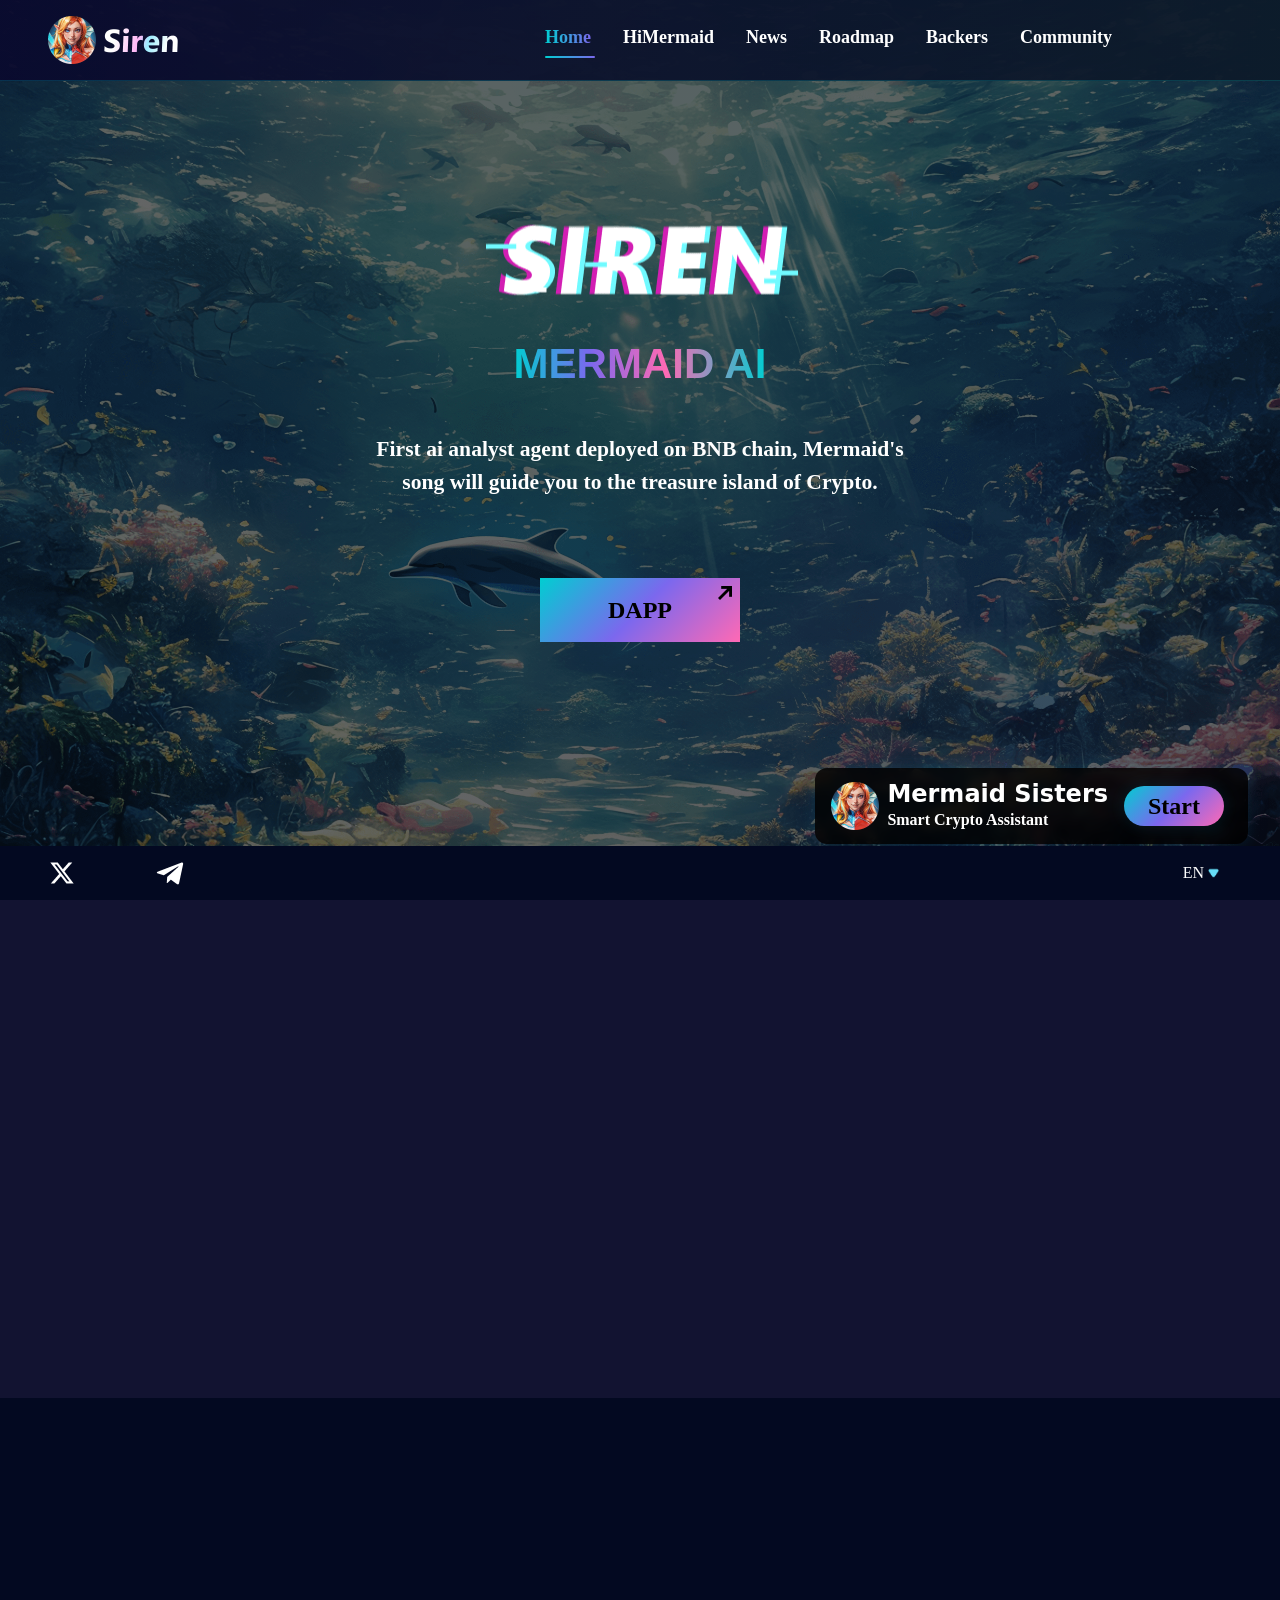
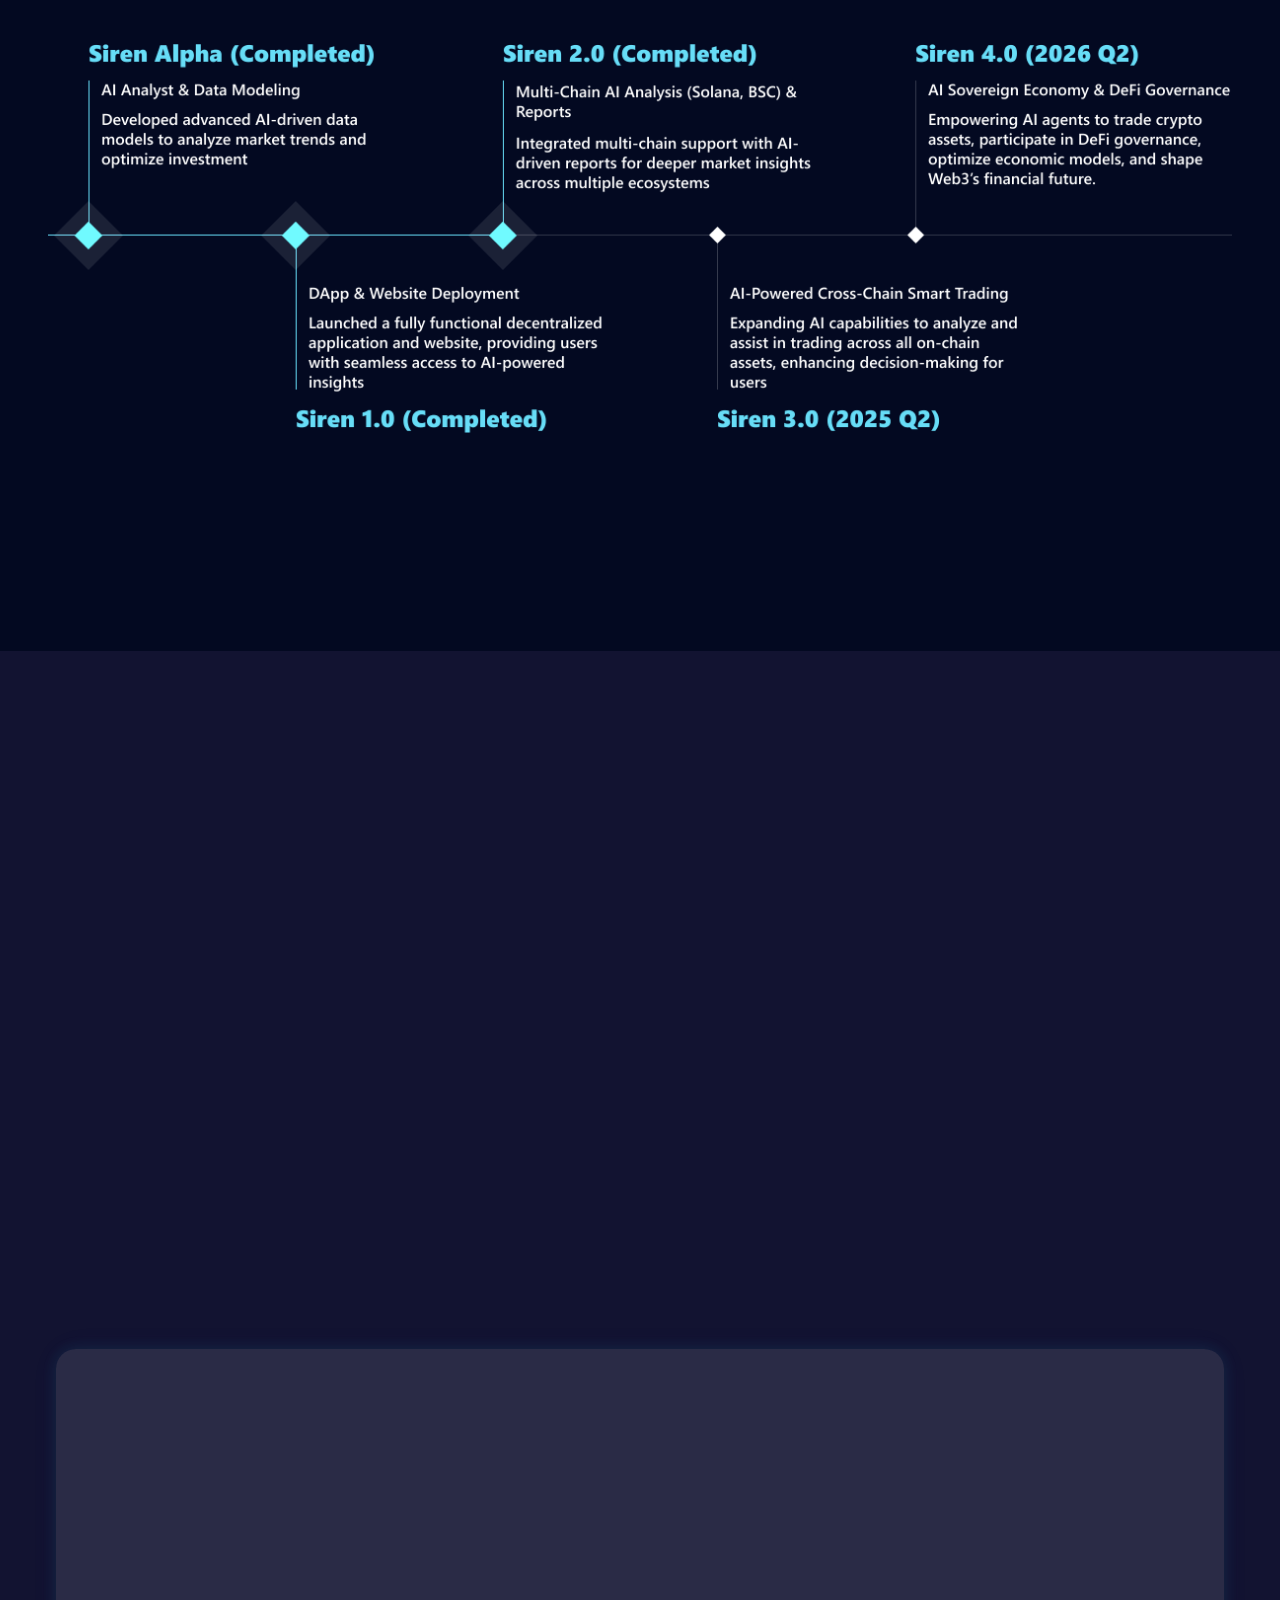
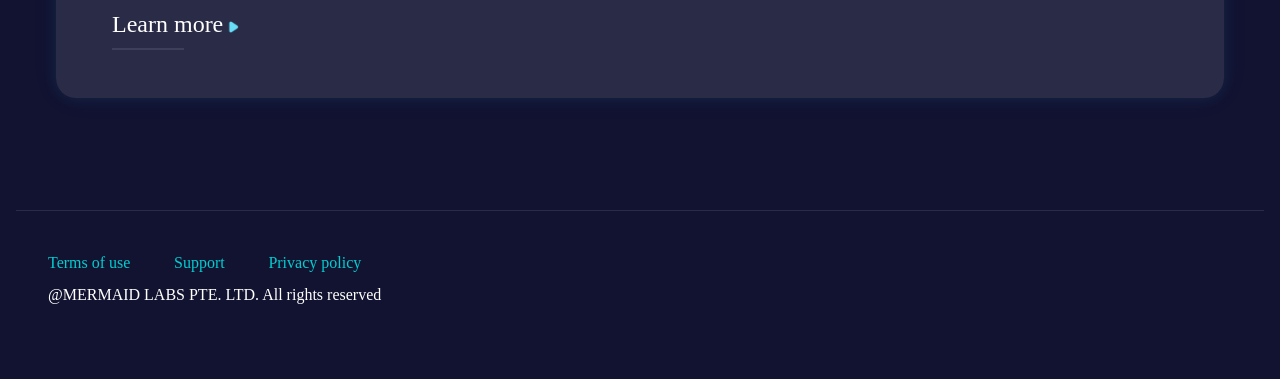
==== index.html @ d65cb70e "Initial commit: Mermaid site" ====
<!DOCTYPE html>
<!-- saved from url=(0023)https://sirenai.me/home -->
<html lang="en" style="--wcm-color-fg-1: rgb(228,231,231); --wcm-color-fg-2: rgb(148,158,158); --wcm-color-fg-3: rgb(110,119,119); --wcm-color-bg-1: rgb(20,20,20); --wcm-color-bg-2: rgb(39,42,42); --wcm-color-bg-3: rgb(59,64,64); --wcm-color-overlay: rgba(255,255,255,0.1); --wcm-accent-color: #000; --wcm-accent-fill-color: #FFFFFF; --wcm-z-index: 99999999; --wcm-background-color: #000; --wcm-background-border-radius: 8px; --wcm-container-border-radius: 30px; --wcm-wallet-icon-border-radius: 15px; --wcm-wallet-icon-large-border-radius: 30px; --wcm-wallet-icon-small-border-radius: 7px; --wcm-input-border-radius: 28px; --wcm-button-border-radius: 10px; --wcm-notification-border-radius: 36px; --wcm-secondary-button-border-radius: 28px; --wcm-icon-button-border-radius: 50%; --wcm-button-hover-highlight-border-radius: 10px; --wcm-text-big-bold-size: 20px; --wcm-text-big-bold-weight: 600; --wcm-text-big-bold-line-height: 24px; --wcm-text-big-bold-letter-spacing: -0.03em; --wcm-text-big-bold-text-transform: none; --wcm-text-xsmall-bold-size: 10px; --wcm-text-xsmall-bold-weight: 700; --wcm-text-xsmall-bold-line-height: 12px; --wcm-text-xsmall-bold-letter-spacing: 0.02em; --wcm-text-xsmall-bold-text-transform: uppercase; --wcm-text-xsmall-regular-size: 12px; --wcm-text-xsmall-regular-weight: 600; --wcm-text-xsmall-regular-line-height: 14px; --wcm-text-xsmall-regular-letter-spacing: -0.03em; --wcm-text-xsmall-regular-text-transform: none; --wcm-text-small-thin-size: 14px; --wcm-text-small-thin-weight: 500; --wcm-text-small-thin-line-height: 16px; --wcm-text-small-thin-letter-spacing: -0.03em; --wcm-text-small-thin-text-transform: none; --wcm-text-small-regular-size: 14px; --wcm-text-small-regular-weight: 600; --wcm-text-small-regular-line-height: 16px; --wcm-text-small-regular-letter-spacing: -0.03em; --wcm-text-small-regular-text-transform: none; --wcm-text-medium-regular-size: 16px; --wcm-text-medium-regular-weight: 600; --wcm-text-medium-regular-line-height: 20px; --wcm-text-medium-regular-letter-spacing: -0.03em; --wcm-text-medium-regular-text-transform: none; --wcm-font-family: segoe-mb; --wcm-font-feature-settings: &#39;tnum&#39; on, &#39;lnum&#39; on, &#39;case&#39; on; --wcm-success-color: rgb(38,181,98); --wcm-error-color: rgb(242, 90, 103); --wcm-overlay-background-color: rgba(0, 0, 0, 0.3); --wcm-overlay-backdrop-filter: none;"><script async="" id="beacon-aplus" src="./Sirenai.me_files/203467608.js.download"></script><head><meta http-equiv="Content-Type" content="text/html; charset=UTF-8">
  
  <link rel="icon" type="image/svg+xml" href="https://sirenai.s3.ap-northeast-1.amazonaws.com/icon_logo@2x.png">
  <link rel="stylesheet" href="./Sirenai.me_files/animate.min.css">
  <meta name="viewport" content="width=device-width, initial-scale=1.0,user-scalable=no,initial-scale=1.0,minimum-scale=1.0,maximum-scale=1.0">

  <title>
    Mermaid
  </title>
  <script>
    // window.dataLayer = window.dataLayer || []
    // function gtag () {
    //   dataLayer.push(arguments)
    // }
    // gtag('js', new Date())

    // gtag('config', 'G-VH29XYYPYE')

    (function (w, d, s, q, i) {
		  w[q] = w[q] || [];
		  var f = d.getElementsByTagName(s)[0], j = d.createElement(s);
		  j.async = true;
		  j.id = 'beacon-aplus';
		  j.src = 'https://d.alicdn.com/alilog/mlog/aplus/' + i + '.js';
		  f.parentNode.insertBefore(j, f);
		})(window, document, 'script', 'aplus_queue', '203467608');
	
		//集成应用的appKey
		aplus_queue.push({
		  action: 'aplus.setMetaInfo',
		  arguments: ['appKey', '67dcb17365c707471a256bd3']
		});
		aplus_queue.push({
		  action: 'aplus.setMetaInfo',
		  arguments: ['aplus-waiting', 'MAN']
		});
		//是否开启调试模式 
		aplus_queue.push({
		  action: 'aplus.setMetaInfo',
		  arguments: ['DEBUG', true]
		});
  </script>
  <script type="application/javascript">
    //PC端 使右键和复制失效
    document.oncontextmenu = new Function("event.returnValue=false");
    document.onselectstart = new Function("event.returnValue=false");
    //ios
    document.oncontextmenu = function (e) {
      e.preventDefault();
    };
    document.onselectstart = function (e) {
      e.preventDefault();
    };
    //安卓
    document.addEventListener('contextmenu', function (e) {
      e.preventDefault();
    });
    document.ontouchend = function () {
      throw new Error("NO ERRPR:禁止长按弹出");
    }
    window.ontouchstart = function (e) {
      e.preventDefault();
    };
  </script>
  <script type="module" crossorigin="" src="./Sirenai.me_files/index.js.download"></script>
  <link rel="stylesheet" href="./Sirenai.me_files/index.css">
<script async="" src="./Sirenai.me_files/eg.js.download"></script><link rel="modulepreload" as="script" crossorigin="" href="https://sirenai.s3.ap-northeast-1.amazonaws.com/assets/index2.js"><link rel="modulepreload" as="script" crossorigin="" href="https://sirenai.s3.ap-northeast-1.amazonaws.com/assets/_plugin-vue_export-helper.js"><link rel="stylesheet" href="./Sirenai.me_files/index2.css"><link rel="modulepreload" as="script" crossorigin="" href="https://sirenai.s3.ap-northeast-1.amazonaws.com/assets/index12.js"><link rel="modulepreload" as="script" crossorigin="" href="./Sirenai.me_files/index.js.download"><link rel="modulepreload" as="script" crossorigin="" href="https://sirenai.s3.ap-northeast-1.amazonaws.com/assets/index13.js"><style>
/* Mermaid Theme Overrides */
body, .bg-primary-2, .dark:bg-black {
  background: linear-gradient(180deg, #0a0a2e 0%, #0d1b2a 30%, #1b2838 60%, #0a0a2e 100%) !important;
}
.mu-header {
  background: linear-gradient(90deg, rgba(10,10,46,0.95), rgba(13,27,42,0.95)) !important;
  border-bottom: 1px solid rgba(0,206,209,0.2) !important;
}
/* Mermaid gradient accents */
.button, [class*="btn"] {
  background: linear-gradient(135deg, #00CED1, #7B68EE, #FF69B4) !important;
  border: none !important;
}
/* Ocean shimmer on section backgrounds */
.section-container {
  position: relative;
}
/* Teal/purple link colors */
a, .text-primary {
  color: #00CED1 !important;
}
/* Mermaid scale pattern overlay */
.home-header::after {
  content: "";
  position: absolute;
  top: 0; left: 0; right: 0; bottom: 0;
  background: radial-gradient(ellipse at 50% 0%, rgba(0,206,209,0.15) 0%, transparent 60%),
              radial-gradient(ellipse at 80% 80%, rgba(123,104,238,0.1) 0%, transparent 50%);
  pointer-events: none;
  z-index: 16;
}
/* Glow effect on cards/boxes */
[class*="rounded"], [class*="card"] {
  box-shadow: 0 0 15px rgba(0,206,209,0.1), 0 0 30px rgba(123,104,238,0.05) !important;
}
/* Tab active indicator */
.arco-tabs-nav-ink {
  background: linear-gradient(90deg, #00CED1, #7B68EE) !important;
}
.arco-tabs-tab-active .arco-tabs-tab-title span {
  background: linear-gradient(90deg, #00CED1, #7B68EE);
  -webkit-background-clip: text;
  -webkit-text-fill-color: transparent;
}
/* Hiring/CTA section mermaid theme */
[style*="hiring-bg"] {
  filter: hue-rotate(160deg) saturate(1.3) !important;
}
</style>
</head>

<body class="bg-primary-2 dark:bg-black">
  <div id="app" data-v-app=""><header class="mu-header top-0 justify-between dark:text-primary-1 dark:bg-black flex fixed w-full z-[111] items-center transition-all duration-500 px-4 pc:px-12" style=""><div class="w-full flex justify-between"><div class="mt-4 mb-4"><section class="flex items-center font-segoe-lb text-xl cursor-pointer"><img src="./Sirenai.me_files/logo@2x.png" class="h-[3rem] mr-3"></section></div><div class="pc menus mt-4"><div class="flex justify-between items-center ml-12 pad:ml-6"><div class="arco-tabs arco-tabs-horizontal arco-tabs-top arco-tabs-type-line arco-tabs-size-medium font-segoe-sb hide-content mr-2 pad:mr-1 text-lg"><!----><div class="arco-tabs-nav arco-tabs-nav-horizontal arco-tabs-nav-top arco-tabs-nav-size-medium arco-tabs-nav-type-line"><!----><div class="arco-tabs-nav-tab"><div class="arco-tabs-nav-tab-list" style="transform: translateX(0px);"><div tabindex="0" class="arco-tabs-tab arco-tabs-tab-active"><span class="arco-tabs-tab-title"><span class="font-segoe-sb text-lg">Home</span></span><!--v-if--></div><div tabindex="0" class="arco-tabs-tab"><span class="arco-tabs-tab-title"><span class="font-segoe-sb text-lg">HiMermaid</span></span><!--v-if--></div><div tabindex="0" class="arco-tabs-tab"><span class="arco-tabs-tab-title"><span class="font-segoe-sb text-lg">News</span></span><!--v-if--></div><div tabindex="0" class="arco-tabs-tab"><span class="arco-tabs-tab-title"><span class="font-segoe-sb text-lg">Roadmap</span></span><!--v-if--></div><div tabindex="0" class="arco-tabs-tab"><span class="arco-tabs-tab-title"><span class="font-segoe-sb text-lg">Backers</span></span><!--v-if--></div><div tabindex="0" class="arco-tabs-tab"><span class="arco-tabs-tab-title"><span class="font-segoe-sb text-lg">Community</span></span><!--v-if--></div><div tabindex="0" class="arco-tabs-tab"><span class="arco-tabs-tab-title"><span class="font-segoe-sb text-lg"></span></span><!--v-if--></div><div tabindex="0" class="arco-tabs-tab"><span class="arco-tabs-tab-title"><span class="font-segoe-sb text-lg"></span></span><!--v-if--></div><div tabindex="0" class="arco-tabs-tab"><span class="arco-tabs-tab-title"><span class="font-segoe-sb text-lg"></span></span><!--v-if--></div><div class="arco-tabs-nav-ink" style="left: 16px; width: 50px;"></div></div><!----></div><!----><div class="arco-tabs-nav-extra"><!----><!----></div></div><div class="arco-tabs-content"><div class="arco-tabs-content-list" style="margin-left: 0%;"><div class="arco-tabs-content-item arco-tabs-content-item-active"><div class="arco-tabs-pane"></div></div><div class="arco-tabs-content-item"><div class="arco-tabs-pane"></div></div><div class="arco-tabs-content-item"><div class="arco-tabs-pane"></div></div><div class="arco-tabs-content-item"><div class="arco-tabs-pane"></div></div><div class="arco-tabs-content-item"><div class="arco-tabs-pane"></div></div><div class="arco-tabs-content-item"><div class="arco-tabs-pane"></div></div><div class="arco-tabs-content-item"><div class="arco-tabs-pane"></div></div><div class="arco-tabs-content-item"><div class="arco-tabs-pane"></div></div><div class="arco-tabs-content-item"><div class="arco-tabs-pane"></div></div></div></div></div></div><div class="w-[20rem] font-segoe-sb text-white text-[1rem] mt-3" style="margin-left: 9.2rem; display: none;"><div class="flex items-center gap-2 cursor-pointer"><img src="[data-uri]"> Agent Capabilities &amp; Characteristics</div><div class="flex items-center gap-2 mt-2 cursor-pointer"><img src="[data-uri]"> Curated Hot Topic Summaries</div><div class="flex items-center gap-2 mt-2 mb-6 cursor-pointer"><img src="[data-uri]"> Token Valuation &amp; Security Analysis</div></div><div class="w-[7rem] font-segoe-sb text-white text-[1rem] mt-2 cursor-pointer" style="margin-left: 32.5rem; display: none;"><div class="flex items-center gap-2"><img src="[data-uri]"> Telegram </div><div class="flex items-center gap-2 mt-2 mb-6"><img src="[data-uri]"> Twitter / X </div></div></div></div><div class="pad mobile"><div class="flex items-center"><section class="menu-icon h-8 inline-block rounded-lg cursor-pointer bg-primary w-8 z-[123] ml-4 relative" theme="primary"><div class="menu relative w-[20px] bg-white dark:bg-primary-2 mt-0 mx-auto transition-all"></div></section><div class="bg-black z-[121] w-full fixed top-0 h-full transition-[opacity] duration-500 -right-full opacity-0"></div><section class="-right-full fixed z-[122] bg-[#2A2B46] dark:bg-black transition-all duration-500 top-0 w-10/12 h-full"><section class="flex items-center font-segoe-lb text-xl cursor-pointer p-6"><img src="./Sirenai.me_files/logo@2x.png" class="h-[3rem] mr-3"></section><div class="flex flex-col h-full overflow-y-scroll justify-between"><div class="flex flex-col mt-4 items-stretch"><p class="relative font-segoe-lb transition-all pad:mr-1 text-2xl text-white py-5 px-10 bg-[#2A2B46]"><div class="w-[10rem]">Home</div><!----><!----><!----><!----></p><p class="relative font-segoe-lb transition-all pad:mr-1 text-2xl text-white py-5 px-10"><div class="w-[10rem]">HiMermaid</div><div class="absolute right-10 top-7"><img src="./Sirenai.me_files/icon_more.svg" class="w-4"><!----></div><div class="text-[1.1rem] text-white opacity-50 mt-4"><div class="flex items-center gap-2"><img src="./Sirenai.me_files/icon_menu_1.svg" class="w-6"> Agent Capabilities &amp; Characteristics</div><div class="flex items-center gap-2 mt-4"><img src="./Sirenai.me_files/icon_menu_2.svg" class="w-6"> Curated Hot Topic Summaries</div><div class="flex items-center gap-2 mt-4"><img src="./Sirenai.me_files/icon_menu_3.svg" class="w-6"> Token Valuation &amp; Security Analysis</div></div><!----><!----></p><p class="relative font-segoe-lb transition-all pad:mr-1 text-2xl text-white py-5 px-10"><div class="w-[10rem]">News</div><!----><!----><!----><!----></p><p class="relative font-segoe-lb transition-all pad:mr-1 text-2xl text-white py-5 px-10"><div class="w-[10rem]">Roadmap</div><!----><!----><!----><!----></p><p class="relative font-segoe-lb transition-all pad:mr-1 text-2xl text-white py-5 px-10"><div class="w-[10rem]">Backers</div><!----><!----><!----><!----></p><p class="relative font-segoe-lb transition-all pad:mr-1 text-2xl text-white py-5 px-10"><div class="w-[10rem]">Community</div><!----><!----><div class="absolute right-10 top-7"><img src="./Sirenai.me_files/icon_more.svg" class="w-4"><!----></div><div class="text-[1.1rem] text-white opacity-50 mt-4"><div class="flex items-center gap-2"><img src="./Sirenai.me_files/icon_32_telegram.svg" class="w-6"> Telegram </div><div class="flex items-center gap-2 mt-4"><img src="./Sirenai.me_files/icon_24_twiiter.svg" class="w-6"> Twitter / X </div></div></p><p class="relative font-segoe-lb transition-all pad:mr-1 text-2xl text-white py-5 px-10"><div class="w-[10rem]"></div><!----><!----><!----><!----></p><p class="relative font-segoe-lb transition-all pad:mr-1 text-2xl text-white py-5 px-10"><div class="w-[10rem]"></div><!----><!----><!----><!----></p><p class="relative font-segoe-lb transition-all pad:mr-1 text-2xl text-white py-5 px-10"><div class="w-[10rem]"></div><!----><!----><!----><!----></p></div><div class="mb-28 mt-5 px-10"><section id="setLocale" class="set-locale text-black flex mt-14"><span class="arco-select-view-single arco-select-view-borderless arco-select dark:text-gray-400 text-white arco-select-view arco-select-view-size-medium" title="EN"><!----><input class="arco-select-view-input arco-select-view-input-hidden" readonly=""><span class="arco-select-view-value">EN</span><span class="arco-select-view-suffix"><!----><span class="arco-select-view-icon"><svg viewBox="0 0 48 48" fill="none" xmlns="http://www.w3.org/2000/svg" stroke="currentColor" class="arco-icon arco-icon-down arco-select-view-arrow-icon" stroke-width="4" stroke-linecap="butt" stroke-linejoin="miter"><path d="M39.6 17.443 24.043 33 8.487 17.443"></path></svg></span><!----></span></span></section></div></div></section></div></div></header><article class="min-h-screen mt-0 mb-10"><section class="home-header bg-primary-2 relative mb-10 justify-center section-container" style="min-height: calc(0rem + 100vh);"><div class="w-full z-[15]"><img src="./Sirenai.me_files/bg.png" class="absolute top-0 left-0 w-full h-full object-cover"></div><div class="w-full absolute z-[19] top-0 left-0 w-full h-full object-cover" style="background: rgba(0, 0, 0, 0.6);"></div><div class="w-full absolute z-[20] flex justify-center" style="min-height: 900px;"><div class="absolute text-center pc:top-[25%] pad:top-[62%] mobile:top-[60%] z-[10]"><img src="./Sirenai.me_files/Siren_00000_iSpt.png" class="mobile:w-[50%] m-auto"><img src="./Sirenai.me_files/ai.svg" class="mobile:w-[80%] m-auto mt-4"><img src="./Sirenai.me_files/ai-zh.svg" class="mobile:w-[80%] m-auto mt-4" style="display: none;"><div class="pc:w-[34rem] mobile:w-[80%] text-[1.35rem] text-[#fff] font-segoe-sb m-auto mt-10">First ai analyst agent deployed on BNB chain, Mermaid's song will guide you to the treasure island of Crypto.</div><div class="pc mt-20"><div class="hover:scale-110 relative text-[1.5rem] font-segoe-lb button cursor-pointer"><img src="[data-uri]" class="absolute right-2 top-2"> DAPP </div></div><div class="flex gap-4 justify-center mt-10" style="display: none;"><div class="w-[3rem] h-[0.5rem]" style="background: rgb(255, 255, 255);"></div><div class="w-[3rem] h-[0.5rem]" style="background: rgba(255, 255, 255, 0.3);"></div></div></div><div><div class="w-full flex justify-between"><div class="spine-wrapper"><canvas width="1024" height="983" style="touch-action: none; cursor: inherit;"></canvas></div><div class="spine-wrapper"><canvas width="1024" height="983" style="touch-action: none; cursor: inherit;"></canvas></div></div></div><div class="carousel-container" style="display: none;"><div class="carousel-track" style="transform: translateX(0%);"><div class="spine-wrapperA"><canvas width="2048" height="983" style="touch-action: none; cursor: inherit;"></canvas></div><div class="spine-wrapperA"><canvas width="2048" height="983" style="touch-action: none; cursor: inherit;"></canvas></div></div></div><audio controls="" hidden=""><source src="https://sirenai.s3.ap-northeast-1.amazonaws.com/assets/left.mp3" type="audio/mp3"></audio><audio controls="" hidden=""><source src="https://sirenai.s3.ap-northeast-1.amazonaws.com/assets/right.mp3" type="audio/mp3"></audio></div></section><section class="overflow-hidden"><section class="bg bg-primary-2 mt-4 mb-16 text-center section-container"><section class="relative w-5/6 mobile:w-[75%] pc:w-pc-body" data-v-59dbbc4b="" animate-onscroll="animate__animated animate__fadeInUp" style="opacity: 0;"><span class="" data-v-59dbbc4b=""><span class="text-white hover:scale-110 transition-all cursor-pointer absolute top-1/2 -translate-y-4 p-0.5 px-1.5 -left-12" data-v-59dbbc4b=""><img src="[data-uri]" class="mobile:w-10" data-v-59dbbc4b=""><!----></span><span class="text-white hover:scale-110 transition-all cursor-pointer absolute top-1/2 -translate-y-4 p-0.5 px-1.5 -right-12" data-v-59dbbc4b=""><!----><img src="[data-uri]" class="mobile:w-10" data-v-59dbbc4b=""></span></span><div class="swiper swiper-initialized swiper-horizontal text-xl swiper-backface-hidden" data-v-59dbbc4b=""><div class="swiper-wrapper"><div class="swiper-slide swiper-slide-active" data-swiper-slide-index="0" data-v-59dbbc4b="" style="width: 1184px;"><div class="flex flex-col items-center" data-v-59dbbc4b=""><h1 class="mt-10 text-6xl font-segoe-lb" data-v-59dbbc4b=""><img src="./Sirenai.me_files/About-MERMAID.svg" class="mobile:w-[18rem]" data-v-59dbbc4b=""><img src="./Sirenai.me_files/About-MERMAID-zh.svg" class="mobile:w-56" data-v-59dbbc4b="" style="display: none;"><!----><!----><img src="./Sirenai.me_files/AI-Powered-Trading-Smart-Investments-zh.svg" data-v-59dbbc4b="" style="display: none;"><!----><!----><img src="./Sirenai.me_files/AI-Optimized-DeFi-Cross-Chain-Trading-zh.svg" class="mobile:w-[23rem]" data-v-59dbbc4b="" style="display: none;"></h1><section class="font-segoe-sb max-w-3xl text-white mt-11" data-v-59dbbc4b="">Step into the mystique of ancient lore reimagined for the digital age with MermaidAI (ticker: MERMAID). Drawing inspiration from the legendary mermaids of ocean mythology—those enchanting beings from Homer’s Odyssey whose celestial songs both bewitched and warned—the project channels their dual nature into an innovative crypto experience. Discover a coin/token that’s as captivating as it is cutting-edge.At the heart of MermaidCoin lies MermaidAIAgent, an AI-powered entity with a dual personality.</section><div class="flex pc pad justify-center mt-12" data-v-59dbbc4b=""><!----></div></div><!----></div><div class="swiper-slide swiper-slide-next" data-swiper-slide-index="1" data-v-59dbbc4b="" style="width: 1184px;"><div class="flex flex-col items-center" data-v-59dbbc4b=""><h1 class="mt-10 text-6xl font-segoe-lb" data-v-59dbbc4b=""><img src="./Sirenai.me_files/About-MERMAID.svg" class="mobile:w-[18rem]" data-v-59dbbc4b="" style="display: none;"><img src="./Sirenai.me_files/About-MERMAID-zh.svg" class="mobile:w-56" data-v-59dbbc4b="" style="display: none;"><img src="./Sirenai.me_files/AI-Powered-Trading-Smart-Investments.svg" class="pc pad" data-v-59dbbc4b=""><img class="mobile w-[24rem]" src="./Sirenai.me_files/AI-Powered-mobile.svg" data-v-59dbbc4b=""><img src="./Sirenai.me_files/AI-Powered-Trading-Smart-Investments-zh.svg" data-v-59dbbc4b="" style="display: none;"><!----><!----><img src="./Sirenai.me_files/AI-Optimized-DeFi-Cross-Chain-Trading-zh.svg" class="mobile:w-[23rem]" data-v-59dbbc4b="" style="display: none;"></h1><section class="font-segoe-sb max-w-3xl text-white mt-11" data-v-59dbbc4b="">MERMAID AI Trade: Combines advanced AI algorithms with automated trading to provide precise investment insights and optimize market decisions. By analyzing blockchain data, market sentiment, and social trends in real time, it helps users identify opportunities and execute trades efficiently. In the future, MERMAID AI Trade will enhance its machine learning models, integrating quantitative analysis, smart stop-loss/take-profit, and arbitrage strategies to maximize returns and minimize risks for both novice and experienced investors.</section><div class="flex pc pad justify-center mt-12" data-v-59dbbc4b=""><!----></div></div><!----></div><div class="swiper-slide" data-swiper-slide-index="2" data-v-59dbbc4b="" style="width: 1184px;"><div class="flex flex-col items-center" data-v-59dbbc4b=""><h1 class="mt-10 text-6xl font-segoe-lb" data-v-59dbbc4b=""><img src="./Sirenai.me_files/About-MERMAID.svg" class="mobile:w-[18rem]" data-v-59dbbc4b="" style="display: none;"><img src="./Sirenai.me_files/About-MERMAID-zh.svg" class="mobile:w-56" data-v-59dbbc4b="" style="display: none;"><!----><!----><img src="./Sirenai.me_files/AI-Powered-Trading-Smart-Investments-zh.svg" data-v-59dbbc4b="" style="display: none;"><img class="pc pad" src="./Sirenai.me_files/AI-Optimized-DeFi-Cross-Chain-Trading.svg" data-v-59dbbc4b=""><img class="mobile w-[26rem]" src="./Sirenai.me_files/DeFi-Trading-mobile.svg" data-v-59dbbc4b=""><img src="./Sirenai.me_files/AI-Optimized-DeFi-Cross-Chain-Trading-zh.svg" class="mobile:w-[23rem]" data-v-59dbbc4b="" style="display: none;"></h1><section class="font-segoe-sb max-w-3xl text-white mt-11" data-v-59dbbc4b="">MERMAID Dex: AI-driven decentralized exchange designed to revolutionize DeFi trading. By integrating AI-powered risk management, intelligent order matching, and cross-chain interoperability, it offers a seamless and secure trading experience. In the future, MERMAID Dex will continue to refine its AI algorithms, optimizing liquidity, reducing slippage, and enhancing market efficiency, making decentralized trading more accessible, intelligent, and profitable for users worldwide.</section><div class="flex pc pad justify-center mt-12" data-v-59dbbc4b=""><!----></div></div><!----></div></div><!----><!----><!----></div></section></section><section class="p-8 pc:py-28 py-20 bg-primary-1 section-container"><h1 class="font-segoe-lb text-center text-5xl relative z-10" animate-onscroll="animate__animated animate__fadeInUp" style="opacity: 0;"><img src="./Sirenai.me_files/Ecosystem.svg" class="mobile:w-56"><img src="./Sirenai.me_files/Ecosystem-zh.svg" class="mobile:w-56" style="display: none;"></h1><div class="pc pad text-[1rem] font-segoe-sb text-white mt-5 text-center relative z-10" animate-onscroll="animate__animated animate__fadeInUp" style="opacity: 0;"><p style="font-weight: 600;">MERMAID combines AI and blockchain for smart investing, automated trading, and decentralized</p><p style="font-weight: 600;">finance, making crypto safer and more efficient in the Web3 era!</p></div><div class="mobile text-[1rem] font-segoe-sb text-white mt-5 text-center relative z-10" animate-onscroll="animate__animated animate__fadeInUp" style="opacity: 0;"><p style="font-weight: 600;">MERMAID combines AI and blockchain for smart investing, automated trading, and decentralizedfinance, making crypto safer and more efficient in the Web3 era!</p></div><div class="pc mt-10 w-pc-body relative" data-v-a83aaf3c="" animate-onscroll="animate__animated animate__fadeInUp animate__delay-1s" style="opacity: 0;"><div class="swiper swiper-initialized swiper-horizontal swiper-backface-hidden" data-v-a83aaf3c=""><div class="swiper-wrapper"><div class="swiper-slide swiper-slide-active" data-swiper-slide-index="0" data-v-a83aaf3c="" style="width: 384.667px; margin-right: 15px;"><section class="bg-[rgba(255,255,255,0.1)] text-white relative flex flex-col items-center rounded-xl py-12 overflow-hidden" data-v-a83aaf3c=""><!----><div class="rounded-full" data-v-a83aaf3c=""><img src="[data-uri]" class="w-24" alt="" data-v-a83aaf3c=""></div><p class="text-[1.8rem] font-segoe-bl mt-8" data-v-a83aaf3c="" style="font-weight: 900;">Smart Assistant</p><p class="h-40 mt-6 text-base text-center font-segoe-sb" data-v-a83aaf3c="">AI Smart Investment Assistant</p><div class="absolute left-0 bottom-0 px-5 py-2 font-segoe-bl" data-v-a83aaf3c=""><div class="flex items-center gap-1 text-2xl cursor-pointer" data-v-a83aaf3c="" style="font-weight: bold;"><div class="hover:text-[1.6rem]" data-v-a83aaf3c="">Learn more</div><img src="[data-uri]" class="w-3 mt-1" data-v-a83aaf3c=""></div><img src="[data-uri]" class="mt-2 mb-4" data-v-a83aaf3c=""></div></section><!----></div><div class="swiper-slide swiper-slide-next" data-swiper-slide-index="1" data-v-a83aaf3c="" style="width: 384.667px; margin-right: 15px;"><section class="bg-[rgba(255,255,255,0.1)] text-white relative flex flex-col items-center rounded-xl py-12 overflow-hidden" data-v-a83aaf3c=""><span class="absolute right-0 top-0 px-5 py-2 rounded-bl-3xl font-segoe-sb" data-v-a83aaf3c="" style="background: rgba(255, 255, 255, 0.2);">Coming Soon</span><div class="rounded-full" data-v-a83aaf3c=""><img src="./Sirenai.me_files/icon_community.png" class="w-24" alt="" data-v-a83aaf3c=""></div><p class="text-[1.8rem] font-segoe-bl mt-8" data-v-a83aaf3c="" style="font-weight: 900;">Mermaid's AI Trading Agent</p><p class="h-40 mt-6 text-base text-center font-segoe-sb" data-v-a83aaf3c="">AI-Powered Full-Chain Trading &amp; Analysis</p><!----></section><!----></div><div class="swiper-slide" data-swiper-slide-index="2" data-v-a83aaf3c="" style="width: 384.667px; margin-right: 15px;"><section class="bg-[rgba(255,255,255,0.1)] text-white relative flex flex-col items-center rounded-xl py-12 overflow-hidden" data-v-a83aaf3c=""><span class="absolute right-0 top-0 px-5 py-2 rounded-bl-3xl font-segoe-sb" data-v-a83aaf3c="" style="background: rgba(255, 255, 255, 0.2);">Coming Soon</span><div class="rounded-full" data-v-a83aaf3c=""><img src="[data-uri]" class="w-24" alt="" data-v-a83aaf3c=""></div><p class="text-[1.8rem] font-segoe-bl mt-8" data-v-a83aaf3c="" style="font-weight: 900;">Mermaid AI Economy</p><p class="h-40 mt-6 text-base text-center font-segoe-sb" data-v-a83aaf3c="">AI-Driven DeFi &amp; Web3 Optimization</p><!----></section><!----></div></div><!----><!----><!----></div></div><div class="pad mobile" data-v-a83aaf3c=""><div class="mt-6" data-v-a83aaf3c=""><section class="bg-[rgba(255,255,255,0.1)] text-white relative flex flex-col items-center rounded-xl px-6 py-12 overflow-hidden" data-v-a83aaf3c=""><!----><div class="rounded-full" data-v-a83aaf3c=""><img src="[data-uri]" class="w-24" alt="" data-v-a83aaf3c=""></div><p class="text-3xl font-segoe-bl mt-8" data-v-a83aaf3c="" style="font-weight: 900;">Smart Assistant</p><p class="h-28 mt-6 text-base text-center font-segoe-sb" data-v-a83aaf3c="">AI Smart Investment Assistant</p><div class="absolute left-0 bottom-0 px-5 py-2 font-segoe-lb" data-v-a83aaf3c=""><div class="flex items-center gap-1 text-2xl cursor-pointer" data-v-a83aaf3c="" style="font-weight: bold;"><div class="hover:text-[1.6rem]" data-v-a83aaf3c="">Learn more</div><img src="[data-uri]" class="w-3 mt-0.5" data-v-a83aaf3c=""></div><img src="[data-uri]" class="mt-2 mb-4" data-v-a83aaf3c=""></div></section></div><div class="mt-6" data-v-a83aaf3c=""><section class="bg-[rgba(255,255,255,0.1)] text-white relative flex flex-col items-center rounded-xl px-6 py-12 overflow-hidden" data-v-a83aaf3c=""><span class="absolute right-0 top-0 px-5 py-2 rounded-bl-3xl font-segoe-sb" data-v-a83aaf3c="" style="background: rgba(255, 255, 255, 0.2);">Coming Soon</span><div class="rounded-full" data-v-a83aaf3c=""><img src="./Sirenai.me_files/icon_community.png" class="w-24" alt="" data-v-a83aaf3c=""></div><p class="text-3xl font-segoe-bl mt-8" data-v-a83aaf3c="" style="font-weight: 900;">Mermaid's AI Trading Agent</p><p class="h-28 mt-6 text-base text-center font-segoe-sb" data-v-a83aaf3c="">AI-Powered Full-Chain Trading &amp; Analysis</p><!----></section></div><div class="mt-6" data-v-a83aaf3c=""><section class="bg-[rgba(255,255,255,0.1)] text-white relative flex flex-col items-center rounded-xl px-6 py-12 overflow-hidden" data-v-a83aaf3c=""><span class="absolute right-0 top-0 px-5 py-2 rounded-bl-3xl font-segoe-sb" data-v-a83aaf3c="" style="background: rgba(255, 255, 255, 0.2);">Coming Soon</span><div class="rounded-full" data-v-a83aaf3c=""><img src="[data-uri]" class="w-24" alt="" data-v-a83aaf3c=""></div><p class="text-3xl font-segoe-bl mt-8" data-v-a83aaf3c="" style="font-weight: 900;">Mermaid AI Economy</p><p class="h-28 mt-6 text-base text-center font-segoe-sb" data-v-a83aaf3c="">AI-Driven DeFi &amp; Web3 Optimization</p><!----></section></div></div></section><section class="p-8 pc:py-28 py-20 bg-primary-2 section-container"><h1 class="font-segoe-lb text-center text-5xl relative z-10" animate-onscroll="animate__animated animate__fadeInUp" style="opacity: 0;"><img src="./Sirenai.me_files/Latest-News.svg" class="mobile:w-56"><img src="./Sirenai.me_files/Latest-News-zh.svg" class="mobile:w-56" style="display: none;"></h1><div class="mt-10 w-pc-body relative" animate-onscroll="animate__animated animate__fadeInUp animate__delay-1s" style="opacity: 0;"><span><span class="text-white hover:scale-110 transition-all cursor-pointer absolute top-1/2 -translate-y-8 p-0.5 px-1.5 -left-20"><img src="[data-uri]"><!----></span><span class="text-white hover:scale-110 transition-all cursor-pointer absolute top-1/2 -translate-y-8 p-0.5 px-1.5 -right-20"><!----><img src="[data-uri]"></span></span><div class="swiper swiper-initialized swiper-horizontal"><div class="swiper-wrapper" style="transform: translate3d(0px, 0px, 0px);"><div class="swiper-slide swiper-slide-active" data-swiper-slide-index="0" style="width: 384.667px; margin-right: 15px;"><section class="bg-[rgba(255,255,255,0.1)] text-white relative flex flex-col items-center rounded-xl py-6 overflow-hidden cursor-pointer"><div class="px-4 rounded-full"><img src="./Sirenai.me_files/27.jpg" alt=""></div><div class="bg-[#121331] text-white py-1 px-4 rounded-[0.5rem] -mt-5">WORLD3_AI@X.com</div><p class="h-12 mt-8 text-base text-center font-segoe-sb px-12 mb-8">WORLD3 teams up with Genius Mermaid on BNB Chain to boost AI ecosystems. </p></section><!----></div><div class="swiper-slide swiper-slide-next" data-swiper-slide-index="1" style="width: 384.667px; margin-right: 15px;"><section class="bg-[rgba(255,255,255,0.1)] text-white relative flex flex-col items-center rounded-xl py-6 overflow-hidden cursor-pointer"><div class="px-4 rounded-full"><img src="./Sirenai.me_files/26.jpg" alt=""></div><div class="bg-[#121331] text-white py-1 px-4 rounded-[0.5rem] -mt-5">BNBChain@X.com</div><p class="h-12 mt-8 text-base text-center font-segoe-sb px-12 mb-8">BNB Chain Foundation bought $25,000 of $MERMAID tokens in its $100M incentive program. </p></section><!----></div><div class="swiper-slide" data-swiper-slide-index="2" style="width: 384.667px; margin-right: 15px;"><section class="bg-[rgba(255,255,255,0.1)] text-white relative flex flex-col items-center rounded-xl py-6 overflow-hidden cursor-pointer"><div class="px-4 rounded-full"><img src="./Sirenai.me_files/25.png" alt=""></div><div class="bg-[#121331] text-white py-1 px-4 rounded-[0.5rem] -mt-5">MERMAID@X.com</div><p class="h-12 mt-8 text-base text-center font-segoe-sb px-12 mb-8">Mermaid x Mubarak: Digging Nuggets, Embracing Prosperity! </p></section><!----></div><div class="swiper-slide" data-swiper-slide-index="3" style="width: 384.667px; margin-right: 15px;"><section class="bg-[rgba(255,255,255,0.1)] text-white relative flex flex-col items-center rounded-xl py-6 overflow-hidden cursor-pointer"><div class="px-4 rounded-full"><img src="./Sirenai.me_files/24.jpg" alt=""></div><div class="bg-[#121331] text-white py-1 px-4 rounded-[0.5rem] -mt-5">MERMAID@X.com</div><p class="h-12 mt-8 text-base text-center font-segoe-sb px-12 mb-8">MERMAID/USDT Perpetual Futures Now on Binance! </p></section><!----></div><div class="swiper-slide" data-swiper-slide-index="4" style="width: 384.667px; margin-right: 15px;"><section class="bg-[rgba(255,255,255,0.1)] text-white relative flex flex-col items-center rounded-xl py-6 overflow-hidden cursor-pointer"><div class="px-4 rounded-full"><img src="./Sirenai.me_files/23.jpg" alt=""></div><div class="bg-[#121331] text-white py-1 px-4 rounded-[0.5rem] -mt-5">HASHKEY.com</div><p class="h-12 mt-8 text-base text-center font-segoe-sb px-12 mb-8">$MERMAID is now listed on HashKey Global! New users get a 100% deposit bonus. MERMAID/USDT trading opens on March 22! </p></section><!----></div><div class="swiper-slide" data-swiper-slide-index="5" style="width: 384.667px; margin-right: 15px;"><section class="bg-[rgba(255,255,255,0.1)] text-white relative flex flex-col items-center rounded-xl py-6 overflow-hidden cursor-pointer"><div class="px-4 rounded-full"><img src="./Sirenai.me_files/22.jpg" alt=""></div><div class="bg-[#121331] text-white py-1 px-4 rounded-[0.5rem] -mt-5">BYBIT.com</div><p class="h-12 mt-8 text-base text-center font-segoe-sb px-12 mb-8">$MERMAIDUSDT perpetual contract is now live on Bybit's Innovation Zone with up to 25x leverage! </p></section><!----></div><div class="swiper-slide" data-swiper-slide-index="6" style="width: 384.667px; margin-right: 15px;"><section class="bg-[rgba(255,255,255,0.1)] text-white relative flex flex-col items-center rounded-xl py-6 overflow-hidden cursor-pointer"><div class="px-4 rounded-full"><img src="./Sirenai.me_files/21.jpg" alt=""></div><div class="bg-[#121331] text-white py-1 px-4 rounded-[0.5rem] -mt-5">KuCoin.com</div><p class="h-12 mt-8 text-base text-center font-segoe-sb px-12 mb-8">$MERMAID is now live on KuCoin—trade MERMAID/USDT now! </p></section><!----></div><div class="swiper-slide" data-swiper-slide-index="7" style="width: 384.667px; margin-right: 15px;"><section class="bg-[rgba(255,255,255,0.1)] text-white relative flex flex-col items-center rounded-xl py-6 overflow-hidden cursor-pointer"><div class="px-4 rounded-full"><img src="./Sirenai.me_files/20.jpg" alt=""></div><div class="bg-[#121331] text-white py-1 px-4 rounded-[0.5rem] -mt-5">BingX.com</div><p class="h-12 mt-8 text-base text-center font-segoe-sb px-12 mb-8">$MERMAID is now live on BingX Spot—trade to claim your share of 70,000 MERMAID and USDT bonuses! </p></section><!----></div><div class="swiper-slide" data-swiper-slide-index="8" style="width: 384.667px; margin-right: 15px;"><section class="bg-[rgba(255,255,255,0.1)] text-white relative flex flex-col items-center rounded-xl py-6 overflow-hidden cursor-pointer"><div class="px-4 rounded-full"><img src="./Sirenai.me_files/19.jpg" alt=""></div><div class="bg-[#121331] text-white py-1 px-4 rounded-[0.5rem] -mt-5">Bitget.com</div><p class="h-12 mt-8 text-base text-center font-segoe-sb px-12 mb-8">$MERMAID is now listed on Bitget, with 1,649,666 MERMAID up for grabs via Candybomb and community giveaway! </p></section><!----></div><div class="swiper-slide" data-swiper-slide-index="9" style="width: 384.667px; margin-right: 15px;"><section class="bg-[rgba(255,255,255,0.1)] text-white relative flex flex-col items-center rounded-xl py-6 overflow-hidden cursor-pointer"><div class="px-4 rounded-full"><img src="./Sirenai.me_files/18.jpg" alt=""></div><div class="bg-[#121331] text-white py-1 px-4 rounded-[0.5rem] -mt-5">KuCoin@X.com</div><p class="h-12 mt-8 text-base text-center font-segoe-sb px-12 mb-8">Celebrate $MERMAID's listing on KuCoin—participate to win 1,000 MERMAID! 48 hours only! </p></section><!----></div><div class="swiper-slide" data-swiper-slide-index="10" style="width: 384.667px; margin-right: 15px;"><section class="bg-[rgba(255,255,255,0.1)] text-white relative flex flex-col items-center rounded-xl py-6 overflow-hidden cursor-pointer"><div class="px-4 rounded-full"><img src="./Sirenai.me_files/17.jpg" alt=""></div><div class="bg-[#121331] text-white py-1 px-4 rounded-[0.5rem] -mt-5">Bitget.com</div><p class="h-12 mt-8 text-base text-center font-segoe-sb px-12 mb-8">$MERMAID USDT futures are now live on Bitget, with up to 25x leverage and trading bots support! </p></section><!----></div><div class="swiper-slide" data-swiper-slide-index="11" style="width: 384.667px; margin-right: 15px;"><section class="bg-[rgba(255,255,255,0.1)] text-white relative flex flex-col items-center rounded-xl py-6 overflow-hidden cursor-pointer"><div class="px-4 rounded-full"><img src="./Sirenai.me_files/16.jpg" alt=""></div><div class="bg-[#121331] text-white py-1 px-4 rounded-[0.5rem] -mt-5">KuCoin@X.com</div><p class="h-12 mt-8 text-base text-center font-segoe-sb px-12 mb-8">MERMAID wins KuCoin #GemVote Phase 15 and is officially coming to KuCoin! </p></section><!----></div><div class="swiper-slide" data-swiper-slide-index="12" style="width: 384.667px; margin-right: 15px;"><section class="bg-[rgba(255,255,255,0.1)] text-white relative flex flex-col items-center rounded-xl py-6 overflow-hidden cursor-pointer"><div class="px-4 rounded-full"><img src="./Sirenai.me_files/15.jpg" alt=""></div><div class="bg-[#121331] text-white py-1 px-4 rounded-[0.5rem] -mt-5">TrustWallet@X.com</div><p class="h-12 mt-8 text-base text-center font-segoe-sb px-12 mb-8">MERMAID ranks in today's top 5 featured tokens by Four Meme and Trust Wallet!  </p></section><!----></div><div class="swiper-slide" data-swiper-slide-index="13" style="width: 384.667px; margin-right: 15px;"><section class="bg-[rgba(255,255,255,0.1)] text-white relative flex flex-col items-center rounded-xl py-6 overflow-hidden cursor-pointer"><div class="px-4 rounded-full"><img src="./Sirenai.me_files/14.jpg" alt=""></div><div class="bg-[#121331] text-white py-1 px-4 rounded-[0.5rem] -mt-5">Gate.io</div><p class="h-12 mt-8 text-base text-center font-segoe-sb px-12 mb-8">MERMAID joins Gate.io Community Glory #46—vote and win a share of $5,000!  </p></section><!----></div><div class="swiper-slide" data-swiper-slide-index="14" style="width: 384.667px; margin-right: 15px;"><section class="bg-[rgba(255,255,255,0.1)] text-white relative flex flex-col items-center rounded-xl py-6 overflow-hidden cursor-pointer"><div class="px-4 rounded-full"><img src="./Sirenai.me_files/13.jpg" alt=""></div><div class="bg-[#121331] text-white py-1 px-4 rounded-[0.5rem] -mt-5">FourMeme@X.com</div><p class="h-12 mt-8 text-base text-center font-segoe-sb px-12 mb-8">MERMAID joins the BSC AI pitch competition, debating AI narratives with top community leaders! </p></section><!----></div><div class="swiper-slide" data-swiper-slide-index="15" style="width: 384.667px; margin-right: 15px;"><section class="bg-[rgba(255,255,255,0.1)] text-white relative flex flex-col items-center rounded-xl py-6 overflow-hidden cursor-pointer"><div class="px-4 rounded-full"><img src="./Sirenai.me_files/12.jpg" alt=""></div><div class="bg-[#121331] text-white py-1 px-4 rounded-[0.5rem] -mt-5">PancakeSwap</div><p class="h-12 mt-8 text-base text-center font-segoe-sb px-12 mb-8">$MERMAID Syrup Pool is live on PancakeSwap—stake CAKE to earn MERMAID! </p></section><!----></div><div class="swiper-slide" data-swiper-slide-index="16" style="width: 384.667px; margin-right: 15px;"><section class="bg-[rgba(255,255,255,0.1)] text-white relative flex flex-col items-center rounded-xl py-6 overflow-hidden cursor-pointer"><div class="px-4 rounded-full"><img src="./Sirenai.me_files/11.jpg" alt=""></div><div class="bg-[#121331] text-white py-1 px-4 rounded-[0.5rem] -mt-5">MERMAID@X.com</div><p class="h-12 mt-8 text-base text-center font-segoe-sb px-12 mb-8">Mermaid leads in meme+AI, showing strong market performance with 12% holder growth and a $35M+ market cap. </p></section><!----></div><div class="swiper-slide" data-swiper-slide-index="17" style="width: 384.667px; margin-right: 15px;"><section class="bg-[rgba(255,255,255,0.1)] text-white relative flex flex-col items-center rounded-xl py-6 overflow-hidden cursor-pointer"><div class="px-4 rounded-full"><img src="./Sirenai.me_files/10.jpg" alt=""></div><div class="bg-[#121331] text-white py-1 px-4 rounded-[0.5rem] -mt-5">KuCoin@X.com</div><p class="h-12 mt-8 text-base text-center font-segoe-sb px-12 mb-8">Time is running out—vote now for the next KuCoin GemVote star!  </p></section><!----></div><div class="swiper-slide" data-swiper-slide-index="18" style="width: 384.667px; margin-right: 15px;"><section class="bg-[rgba(255,255,255,0.1)] text-white relative flex flex-col items-center rounded-xl py-6 overflow-hidden cursor-pointer"><div class="px-4 rounded-full"><img src="./Sirenai.me_files/09.jpg" alt=""></div><div class="bg-[#121331] text-white py-1 px-4 rounded-[0.5rem] -mt-5">BinanceSquare</div><p class="h-12 mt-8 text-base text-center font-segoe-sb px-12 mb-8">Vote for $MERMAID &amp; Win Rewards! </p></section><!----></div><div class="swiper-slide" data-swiper-slide-index="19" style="width: 384.667px; margin-right: 15px;"><section class="bg-[rgba(255,255,255,0.1)] text-white relative flex flex-col items-center rounded-xl py-6 overflow-hidden cursor-pointer"><div class="px-4 rounded-full"><img src="./Sirenai.me_files/08.jpg" alt=""></div><div class="bg-[#121331] text-white py-1 px-4 rounded-[0.5rem] -mt-5">MemeBox@X.com</div><p class="h-12 mt-8 text-base text-center font-segoe-sb px-12 mb-8">MERMAID joins MemeBox x BNB Chain event to share insights on the future of meme coins. </p></section><!----></div><div class="swiper-slide" data-swiper-slide-index="20" style="width: 384.667px; margin-right: 15px;"><section class="bg-[rgba(255,255,255,0.1)] text-white relative flex flex-col items-center rounded-xl py-6 overflow-hidden cursor-pointer"><div class="px-4 rounded-full"><img src="./Sirenai.me_files/07.jpg" alt=""></div><div class="bg-[#121331] text-white py-1 px-4 rounded-[0.5rem] -mt-5">BNBChain@X.com</div><p class="h-12 mt-8 text-base text-center font-segoe-sb px-12 mb-8">Join the campaign to win a share of $180K rewards and 3.2M tokens, with the deadline on Mar 17! </p></section><!----></div><div class="swiper-slide" data-swiper-slide-index="21" style="width: 384.667px; margin-right: 15px;"><section class="bg-[rgba(255,255,255,0.1)] text-white relative flex flex-col items-center rounded-xl py-6 overflow-hidden cursor-pointer"><div class="px-4 rounded-full"><img src="./Sirenai.me_files/06.jpg" alt=""></div><div class="bg-[#121331] text-white py-1 px-4 rounded-[0.5rem] -mt-5">Dmail Network</div><p class="h-12 mt-8 text-base text-center font-segoe-sb px-12 mb-8">MermaidCoin joins Subhub to expand its ecosystem and enhance user engagement and cross-chain marketing. </p></section><!----></div><div class="swiper-slide" data-swiper-slide-index="22" style="width: 384.667px; margin-right: 15px;"><section class="bg-[rgba(255,255,255,0.1)] text-white relative flex flex-col items-center rounded-xl py-6 overflow-hidden cursor-pointer"><div class="px-4 rounded-full"><img src="./Sirenai.me_files/05.jpg" alt=""></div><div class="bg-[#121331] text-white py-1 px-4 rounded-[0.5rem] -mt-5">NovaBank@X.com</div><p class="h-12 mt-8 text-base text-center font-segoe-sb px-12 mb-8">@NovaBank0 partners with @genius_mermaidBSC to usher in a new era of AI and decentralized finance. </p></section><!----></div><div class="swiper-slide" data-swiper-slide-index="23" style="width: 384.667px; margin-right: 15px;"><section class="bg-[rgba(255,255,255,0.1)] text-white relative flex flex-col items-center rounded-xl py-6 overflow-hidden cursor-pointer"><div class="px-4 rounded-full"><img src="./Sirenai.me_files/04.jpg" alt=""></div><div class="bg-[#121331] text-white py-1 px-4 rounded-[0.5rem] -mt-5">FourMeme@X.com</div><p class="h-12 mt-8 text-base text-center font-segoe-sb px-12 mb-8">The first wave of projects, including @genius_mermaidBSC, @Bacon_Protocol, and @BananaS31_bsc, will receive buyback support. </p></section><!----></div><div class="swiper-slide" data-swiper-slide-index="24" style="width: 384.667px; margin-right: 15px;"><section class="bg-[rgba(255,255,255,0.1)] text-white relative flex flex-col items-center rounded-xl py-6 overflow-hidden cursor-pointer"><div class="px-4 rounded-full"><img src="./Sirenai.me_files/03.jpg" alt=""></div><div class="bg-[#121331] text-white py-1 px-4 rounded-[0.5rem] -mt-5">Gate.io</div><p class="h-12 mt-8 text-base text-center font-segoe-sb px-12 mb-8">Gate.io limited-time HODLer airdrop, hold 1 GT to receive 2,000,000 MERMAID tokens. </p></section><!----></div><div class="swiper-slide" data-swiper-slide-index="25" style="width: 384.667px; margin-right: 15px;"><section class="bg-[rgba(255,255,255,0.1)] text-white relative flex flex-col items-center rounded-xl py-6 overflow-hidden cursor-pointer"><div class="px-4 rounded-full"><img src="./Sirenai.me_files/02.jpg" alt=""></div><div class="bg-[#121331] text-white py-1 px-4 rounded-[0.5rem] -mt-5">DODO@X.com</div><p class="h-12 mt-8 text-base text-center font-segoe-sb px-12 mb-8">DODO x MERMAID launch a liquidity pool for seamless trading! Drop a comment if you're excited! </p></section><!----></div><div class="swiper-slide" data-swiper-slide-index="26" style="width: 384.667px; margin-right: 15px;"><section class="bg-[rgba(255,255,255,0.1)] text-white relative flex flex-col items-center rounded-xl py-6 overflow-hidden cursor-pointer"><div class="px-4 rounded-full"><img src="./Sirenai.me_files/01.png" alt=""></div><div class="bg-[#121331] text-white py-1 px-4 rounded-[0.5rem] -mt-5">MERMAID@X.com</div><p class="h-12 mt-8 text-base text-center font-segoe-sb px-12 mb-8">MERMAID x Binance Wallet drops $50,000 MERMAID! Keyless wallet users can join by completing tasks! </p></section><!----></div></div><!----><!----><!----></div><div class="pc pad items-center gap-1 text-white cursor-pointer mt-4" style="font-weight: bold;"><div class="text-2xl flex items-center gap-1 font-segoe-sb mt-6"><div class="hover:text-[1.6rem]">Learn more</div><img src="[data-uri]" class="w-3 mt-1.5"></div></div><div class="mobile w-[10rem] text-2xl text-white cursor-pointer m-auto" style="font-weight: bold;"><div class="flex items-center gap-1 font-segoe-sb mt-6"><div class="hover:text-[1.6rem]">Learn more</div><img src="[data-uri]" class="w-3 mt-0.5"></div></div></div></section><section class="pc:road-map bg-primary-1 px-10 pc:py-28 py-20 flex-col flex items-center mt-0" data-v-f9f79288=""><h1 class="font-segoe-lb text-center text-5xl md:whitespace-nowrap" data-v-f9f79288="" animate-onscroll="animate__animated animate__fadeInUp" style="opacity: 0;"><img src="./Sirenai.me_files/Roadmap.svg" data-v-f9f79288=""><img src="./Sirenai.me_files/Roadmap-zh.svg" data-v-f9f79288="" style="display: none;"></h1><section class="content w-full pc:w-pc-body pc:aspect-[118/56] mobile:pt-[9vw] pc:pt-16" data-v-f9f79288=""><img src="./Sirenai.me_files/roadmap-pc.png" data-v-f9f79288=""><!----><!----><!----></section></section><section class="pc:pt-28 pt-20 bg-primary-2 p-8 section-container relative z-10"><h1 class="font-segoe-lb text-center text-5xl relative md:whitespace-nowrap" animate-onscroll="animate__animated animate__fadeInUp" style="opacity: 0;"><img src="./Sirenai.me_files/OurBackers.svg" class="mobile:w-48"><img src="./Sirenai.me_files/OurBackers-zh.svg" class="mobile:w-48" style="display: none;"></h1><div class="pc"><div class="flex items-center gap-4 mt-10" animate-onscroll="animate__animated animate__fadeInUp" style="opacity: 0;"><div class="flex justify-center w-[14rem] h-[6rem] bg-[rgba(255,255,255,0.1)] rounded-[0.5rem]"><img src="./Sirenai.me_files/1.png" class="m-auto"></div><div class="flex justify-center w-[14rem] h-[6rem] bg-[rgba(255,255,255,0.1)] rounded-[0.5rem]"><img src="[data-uri]" class="m-auto"></div><div class="flex justify-center w-[14rem] h-[6rem] bg-[rgba(255,255,255,0.1)] rounded-[0.5rem]"><img src="[data-uri]" class="m-auto"></div><div class="flex justify-center w-[14rem] h-[6rem] bg-[rgba(255,255,255,0.1)] rounded-[0.5rem]"><img src="[data-uri]" class="m-auto"></div><div class="flex justify-center w-[14rem] h-[6rem] bg-[rgba(255,255,255,0.1)] rounded-[0.5rem]"><img src="[data-uri]" class="m-auto"></div></div><div class="flex justify-center items-center gap-4 mt-10" animate-onscroll="animate__animated animate__fadeInUp" style="opacity: 0;"><div class="flex justify-center w-[14rem] h-[6rem] bg-[rgba(255,255,255,0.1)] rounded-[0.5rem]"><img src="[data-uri]" class="m-auto"></div><div class="flex justify-center w-[14rem] h-[6rem] bg-[rgba(255,255,255,0.1)] rounded-[0.5rem]"><img src="[data-uri]" class="m-auto"></div><div class="flex justify-center w-[14rem] h-[6rem] bg-[rgba(255,255,255,0.1)] rounded-[0.5rem]"><img src="./Sirenai.me_files/3.png" class="m-auto"></div><div class="flex justify-center w-[14rem] h-[6rem] bg-[rgba(255,255,255,0.1)] rounded-[0.5rem]"><img src="[data-uri]" class="m-auto"></div><div class="flex justify-center w-[14rem] h-[6rem] bg-[rgba(255,255,255,0.1)] rounded-[0.5rem]"><img src="./Sirenai.me_files/4.png" class="m-auto"></div></div><div class="flex justify-center items-center gap-4 mt-10" animate-onscroll="animate__animated animate__fadeInUp" style="opacity: 0;"><div class="flex justify-center w-[14rem] h-[6rem] bg-[rgba(255,255,255,0.1)] rounded-[0.5rem]"><img src="[data-uri]" class="m-auto"></div><div class="flex justify-center w-[14rem] h-[6rem] bg-[rgba(255,255,255,0.1)] rounded-[0.5rem]"><img src="[data-uri]" class="m-auto"></div><div class="flex justify-center w-[14rem] h-[6rem] bg-[rgba(255,255,255,0.1)] rounded-[0.5rem]"><img src="[data-uri]" class="m-auto"></div></div></div><div class="pad mobile w-full"><div class="mt-10" animate-onscroll="animate__animated animate__fadeInUp" style="opacity: 0;"><div class="flex justify-between gap-4"><div class="flex-1 flex justify-cente h-[5rem] bg-[rgba(255,255,255,0.1)] rounded-[0.5rem]"><img src="./Sirenai.me_files/1.png" class="m-auto w-40"></div><div class="flex-1 flex justify-center h-[5rem] bg-[rgba(255,255,255,0.1)] rounded-[0.5rem]"><img src="[data-uri]" class="m-auto w-24"></div></div><div class="flex justify-between gap-4 mt-4"><div class="flex-1 flex justify-center h-[5rem] bg-[rgba(255,255,255,0.1)] rounded-[0.5rem]"><img src="[data-uri]" class="m-auto w-32"></div><div class="flex-1 flex justify-center h-[5rem] bg-[rgba(255,255,255,0.1)] rounded-[0.5rem]"><img src="[data-uri]" class="m-auto w-40"></div></div><div class="flex justify-between gap-4 mt-4"><div class="flex-1 flex justify-center h-[5rem] bg-[rgba(255,255,255,0.1)] rounded-[0.5rem]"><img src="[data-uri]" class="m-auto w-32"></div><div class="flex-1 flex justify-center h-[5rem] bg-[rgba(255,255,255,0.1)] rounded-[0.5rem]"><img src="[data-uri]" class="m-auto w-32"></div></div><div class="flex justify-between gap-4 mt-4"><div class="flex-1 flex justify-center h-[5rem] bg-[rgba(255,255,255,0.1)] rounded-[0.5rem]"><img src="[data-uri]" class="m-auto w-24"></div><div class="flex-1 flex justify-center h-[5rem] bg-[rgba(255,255,255,0.1)] rounded-[0.5rem]"><img src="./Sirenai.me_files/3.png" class="m-auto w-32"></div></div><div class="flex justify-between gap-4 mt-4"><div class="flex-1 flex justify-center h-[5rem] bg-[rgba(255,255,255,0.1)] rounded-[0.5rem]"><img src="[data-uri]" class="m-auto w-36"></div><div class="flex-1 flex justify-centerpx-6 h-[5rem] bg-[rgba(255,255,255,0.1)] rounded-[0.5rem]"><img src="./Sirenai.me_files/4.png" class="m-auto w-44"></div></div><div class="flex justify-between gap-4 mt-4"><div class="flex-1 flex justify-center h-[5rem] bg-[rgba(255,255,255,0.1)] rounded-[0.5rem]"><img src="[data-uri]" class="m-auto w-40"></div><div class="flex-1 flex justify-center h-[5rem] bg-[rgba(255,255,255,0.1)] rounded-[0.5rem]"><img src="[data-uri]" class="m-auto w-20"></div></div><div class="flex justify-between gap-4 mt-4"><div class="flex-1 flex justify-center h-[5rem] bg-[rgba(255,255,255,0.1)] rounded-[0.5rem]"><img src="[data-uri]" class="m-auto w-40"></div><div class="flex-1 flex justify-center h-[5rem] rounded-[0.5rem]"></div></div></div></div><section class="pc:w-[73rem] w-[70%] py-20 section-container"><div class="flex flex-col mobile:items-center pc:flex-row justify-between mt-12 rounded-[1.25rem] bg-[rgba(255,255,255,0.1)]"><div class="flex-col px-8 pc:ml-6 py-8 mobile:px-6 justify-center items-center flex pc:items-start"><h1 class="text-4xl text-white font-segoe-lb text-center pc:text-left" style="font-weight: 900; opacity: 0;" animate-onscroll="animate__animated animate__fadeInUp">We Are Hiring</h1><p class="text-white text-[1rem] mt-5 font-segoe-sb text-center pc:text-left" animate-onscroll="animate__animated animate__fadeInUp" style="opacity: 0;">We're looking for passionate community leaders, content creators, and innovators who share our enthusiasm for Web3, AI-Trading, and decentralized finance. Join us on this exciting journey to expand the MERMAID ecosystem, foster a thriving community, and shape the future of AI-powered trading. Are you ready to build with us?</p><div class="font-segoe-lb mt-8"><div class="flex items-center gap-1 text-white text-2xl cursor-pointer" style="font-weight: bold;"><div class="hover:text-[1.6rem]">Learn more</div><img src="[data-uri]" class="w-3 mt-1.5"></div><img src="[data-uri]" class="mt-2"></div></div><div class="pc"><div class="w-[37.5625rem] h-[21.8125rem] shrink-0 bottom-0 relative self-end"><img src="./Sirenai.me_files/hiring-bg.png" alt="" class="absolute pc:right-0 bottom-0 m-auto -right-0 w-[37.5625rem] h-[21.8125rem]" animate-onscroll="animate__animated animate__fadeInUp" style="opacity: 0;"></div></div><div class="pad mobile"><div class="w-[27rem] h-[16rem] mx-4 mb-4 shrink-0 bottom-0 relative self-end m-auto"><img src="./Sirenai.me_files/hiring-bgA.png" alt="" class="absolute right-0 bottom-0 m-auto -right-0 w-[100%] h-[16rem]" animate-onscroll="animate__animated animate__fadeInUp" style="opacity: 0;"></div></div></div></section></section></section><div class="h-[1px] mx-4" style="background: rgba(255, 255, 255, 0.1);"></div></article><footer id="footer" class="mu-footer"><div class="flex justify-between dark:bg-black dark:text-gray-400 bg-primary-2 items-center relative z-10 font-segoe-sb pb-16"><div class="flex justify-between w-11/12 mx-12 flex-wrap md:flex-nowrap flex-col items-center md:flex-row mobile:pb-14"><div><div class="flex justify-between"><a target="_blank" class="text-[#67DDF7] md:mr-5 dark:hover:text-white">Terms of use</a><a target="_blank" class="text-[#67DDF7] md:mr-5 dark:hover:text-white">Support</a><a target="_blank" class="text-[#67DDF7] md:mr-5 dark:hover:text-white">Privacy policy</a></div><div class="text-white my-2 mt-2">@MERMAID LABS PTE. LTD. All rights reserved</div></div></div></div><div class="pc pad"><div class="fixed flex bg-primary-1 dark:bg-black dark:text-gray-400 justify-between transition-all duration-500 py-3 px-12 items-center w-full z-[101] bottom-0"><div class="flex gap-20 text-xl w-88"><img src="[data-uri]"><img src="[data-uri]"></div><section id="setLocale" class="set-locale text-black flex"><span class="arco-select-view-single arco-select-view-borderless arco-select dark:text-gray-400 text-white arco-select-view arco-select-view-size-medium" title="EN"><!----><input class="arco-select-view-input arco-select-view-input-hidden" readonly=""><span class="arco-select-view-value">EN</span><span class="arco-select-view-suffix"><!----><span class="arco-select-view-icon"><svg viewBox="0 0 48 48" fill="none" xmlns="http://www.w3.org/2000/svg" stroke="currentColor" class="arco-icon arco-icon-down arco-select-view-arrow-icon" stroke-width="4" stroke-linecap="butt" stroke-linejoin="miter"><path d="M39.6 17.443 24.043 33 8.487 17.443"></path></svg></span><!----></span></span></section></div></div><div class="flex items-center text-white fixed backdrop-blur-sm transition-all duration-500 rounded-xl bottom-14 right-8 bg-black/80 justify-between px-4 pr-6 py-3 mobile:right-0 mobile:bottom-0 z-50"><img src="./Sirenai.me_files/icon_logo.png" class="w-12 mr-2" alt=""><div class="flex items-center"><div class=""><p class="font-segoe-bl text-[1.5rem] -mt-1" style="font-weight: bold;"> Mermaid Sisters </p><p class="font-segoe-sb text-[1rem] -mt-1">Smart Crypto Assistant</p></div><button class="arco-btn arco-btn-secondary arco-btn-shape-square arco-btn-size-small arco-btn-status-normal hover:scale-110 h-8 py-5 px-6 ml-4 mobile:ml-0 rounded-full btn" type="button"><!--v-if--><div class="text-2xl font-segoe-lb" style="font-weight: bold;">Start</div></button></div></div></footer><div id="loadingModal" class="screen-animate fixed flex overflow-hidden top-0 transition-all justify-center items-center h-full w-full left-0 bg-primary-1 z-[10000]" style="display: none;"><img class="w-20 logo-animate" src="./Sirenai.me_files/loading.png"></div><div class="mu-modal" others="[object Object]"><!----></div></div>
  
  <!-- Google tag (gtag.js) -->
  <script async="" src="./Sirenai.me_files/js"></script>
  <script src="./Sirenai.me_files/gt4.js.download"></script>
  <!-- <script src="https://esotericsoftware.com/files/runtimes/spine-ts/spine-webgl.js"></script> -->
  <script src="./Sirenai.me_files/pixi.min.js.download"></script>
  <script src="./Sirenai.me_files/pixi-spine.js.download"></script>
  <script>

  </script>


<div class="arco-trigger-popup arco-trigger-position-bl" trigger-placement="bl" style="z-index: 0; pointer-events: auto;"><div class="arco-trigger-popup-wrapper" style="display: none;"><div class="arco-trigger-content"><div class="arco-select-dropdown"><!--v-if--><!--v-if--><!--v-if--><div class="arco-scrollbar arco-scrollbar-type-embed" style=""><div class="arco-scrollbar-container arco-select-dropdown-list-wrapper"><ul class="arco-select-dropdown-list"><li class="arco-select-option arco-select-option-active"><!--v-if--><span class="arco-select-option-content">EN</span><!--v-if--></li><li class="arco-select-option"><!--v-if--><span class="arco-select-option-content">中文</span><!--v-if--></li></ul></div><!--v-if--><!--v-if--></div><!--v-if--></div></div><!----></div></div><div class="arco-trigger-popup arco-trigger-position-bl" trigger-placement="bl" style="z-index: 0; pointer-events: auto;"><div class="arco-trigger-popup-wrapper" style="display: none;"><div class="arco-trigger-content"><div class="arco-select-dropdown"><!--v-if--><!--v-if--><!--v-if--><div class="arco-scrollbar arco-scrollbar-type-embed" style=""><div class="arco-scrollbar-container arco-select-dropdown-list-wrapper"><ul class="arco-select-dropdown-list"><li class="arco-select-option arco-select-option-active"><!--v-if--><span class="arco-select-option-content">EN</span><!--v-if--></li><li class="arco-select-option"><!--v-if--><span class="arco-select-option-content">中文</span><!--v-if--></li></ul></div><!--v-if--><!--v-if--></div><!--v-if--></div></div><!----></div></div><div class="arco-modal-container" style="z-index: 0; display: none;"><div class="arco-modal-mask" style="display: none;"></div><div class="arco-modal-wrapper arco-modal-wrapper-align-center"><div class="arco-modal" style="display: none;"><div class="arco-modal-header"><div class="arco-modal-title arco-modal-title-align-center"><!--v-if-->wallet-login.welcome_to_muverse</div><div tabindex="-1" role="button" aria-label="Close" class="arco-modal-close-btn"><span class="arco-icon-hover"><svg viewBox="0 0 48 48" fill="none" xmlns="http://www.w3.org/2000/svg" stroke="currentColor" class="arco-icon arco-icon-close" stroke-width="4" stroke-linecap="butt" stroke-linejoin="miter"><path d="M9.857 9.858 24 24m0 0 14.142 14.142M24 24 38.142 9.858M24 24 9.857 38.142"></path></svg></span></div></div><div class="arco-modal-body"><p></p><div class="mt-7"><form class="arco-form arco-form-layout-horizontal arco-form-size-medium"><div class="arco-row arco-row-align-start arco-row-justify-start arco-form-item arco-form-item-layout-horizontal"><!--v-if--><div class="arco-col arco-col-24 arco-form-item-wrapper-col" id="email"><div class="arco-form-item-content-wrapper"><div class="arco-form-item-content arco-form-item-content-flex"><span class="arco-input-wrapper rounded-xl w-full py-3 px-6"><!----><input class="arco-input arco-input-size-medium" type="text" placeholder="wallet-login.email_address"><!----><!----></span></div></div><!--v-if--><!--v-if--></div></div><div class="arco-row arco-row-align-start arco-row-justify-start arco-form-item arco-form-item-layout-horizontal"><!--v-if--><div class="arco-col arco-col-24 arco-form-item-wrapper-col" id="email_code"><div class="arco-form-item-content-wrapper"><div class="arco-form-item-content arco-form-item-content-flex"><span class="arco-input-wrapper rounded-xl w-full py-3 px-6"><!----><input class="arco-input arco-input-size-medium" type="text" placeholder="wallet-login.email_verification_code"><!----><!----></span><button class="arco-btn arco-btn-primary arco-btn-shape-square arco-btn-size-medium arco-btn-status-normal ml-4 px-20 w-20 rounded-xl" type="button"><!--v-if-->wallet-login.send</button></div></div><!--v-if--><!--v-if--></div></div><div class="arco-row arco-row-align-start arco-row-justify-start arco-form-item arco-form-item-layout-horizontal" style="display: none;"><!--v-if--><div class="arco-col arco-col-24 arco-form-item-wrapper-col" id="password"><div class="arco-form-item-content-wrapper"><div class="arco-form-item-content arco-form-item-content-flex"><span class="arco-input-wrapper rounded-xl w-full py-3 px-6"><!----><input class="arco-input arco-input-size-medium" type="password" placeholder="wallet-login.password"><!----><span class="arco-input-suffix"><!----><span class="arco-icon-hover"><svg viewBox="0 0 48 48" fill="none" xmlns="http://www.w3.org/2000/svg" stroke="currentColor" class="arco-icon arco-icon-eye-invisible" stroke-width="4" stroke-linecap="butt" stroke-linejoin="miter"><path d="M14 14.5c-2.69 2-5.415 5.33-8 9.5 5.373 8.667 11.373 13 18 13 3.325 0 6.491-1.09 9.5-3.271M17.463 12.5C19 11 21.75 11 24 11c6.627 0 12.627 4.333 18 13-1.766 2.848-3.599 5.228-5.5 7.14"></path><path d="M29 24a5 5 0 1 1-10 0 5 5 0 0 1 10 0ZM6.852 7.103l34.294 34.294"></path></svg></span><!----></span></span></div></div><!--v-if--><!--v-if--></div></div></form><div class="font-segoe-sb text-[rgba(0,0,0,0.5)]">wallet-login.by_registering_you_agree_to <a href="https://muverse-nft.gitbook.io/agreement/" target="_blank"><span class="text-black cursor-pointer">wallet-login.terms_of_use</span></a> &amp; <a href="https://muverse-nft.gitbook.io/agreement/privacy-policy" target="_blank"><span class="text-black cursor-pointer">wallet-login.privacy_policy</span></a></div><button class="arco-btn arco-btn-primary arco-btn-shape-square arco-btn-size-small arco-btn-status-normal w-full mt-4 py-6" type="button"><!--v-if-->wallet-login.login_sign_up</button><div class="mt-2 text-center font-segoe-sb cursor-pointer">wallet-login.account_login</div></div><div id="captcha"><div class="captcha"></div></div></div><div class="arco-modal-footer"><span></span></div></div></div></div><iframe id="verify-api" src="./Sirenai.me_files/68c6be26be4229c1220d38aae7a3bf71.html" style="display: none;"></iframe><wcm-modal><template shadowrootmode="open"><!----><wcm-explorer-context><template shadowrootmode="open"><!----></template></wcm-explorer-context><wcm-theme-context><template shadowrootmode="open"><!----></template></wcm-theme-context><div id="wcm-modal" role="alertdialog" aria-modal="true" class=" wcm-overlay "><div class="wcm-container" tabindex="0"><!--?lit$887990801$--></div></div></template></wcm-modal></body></html>
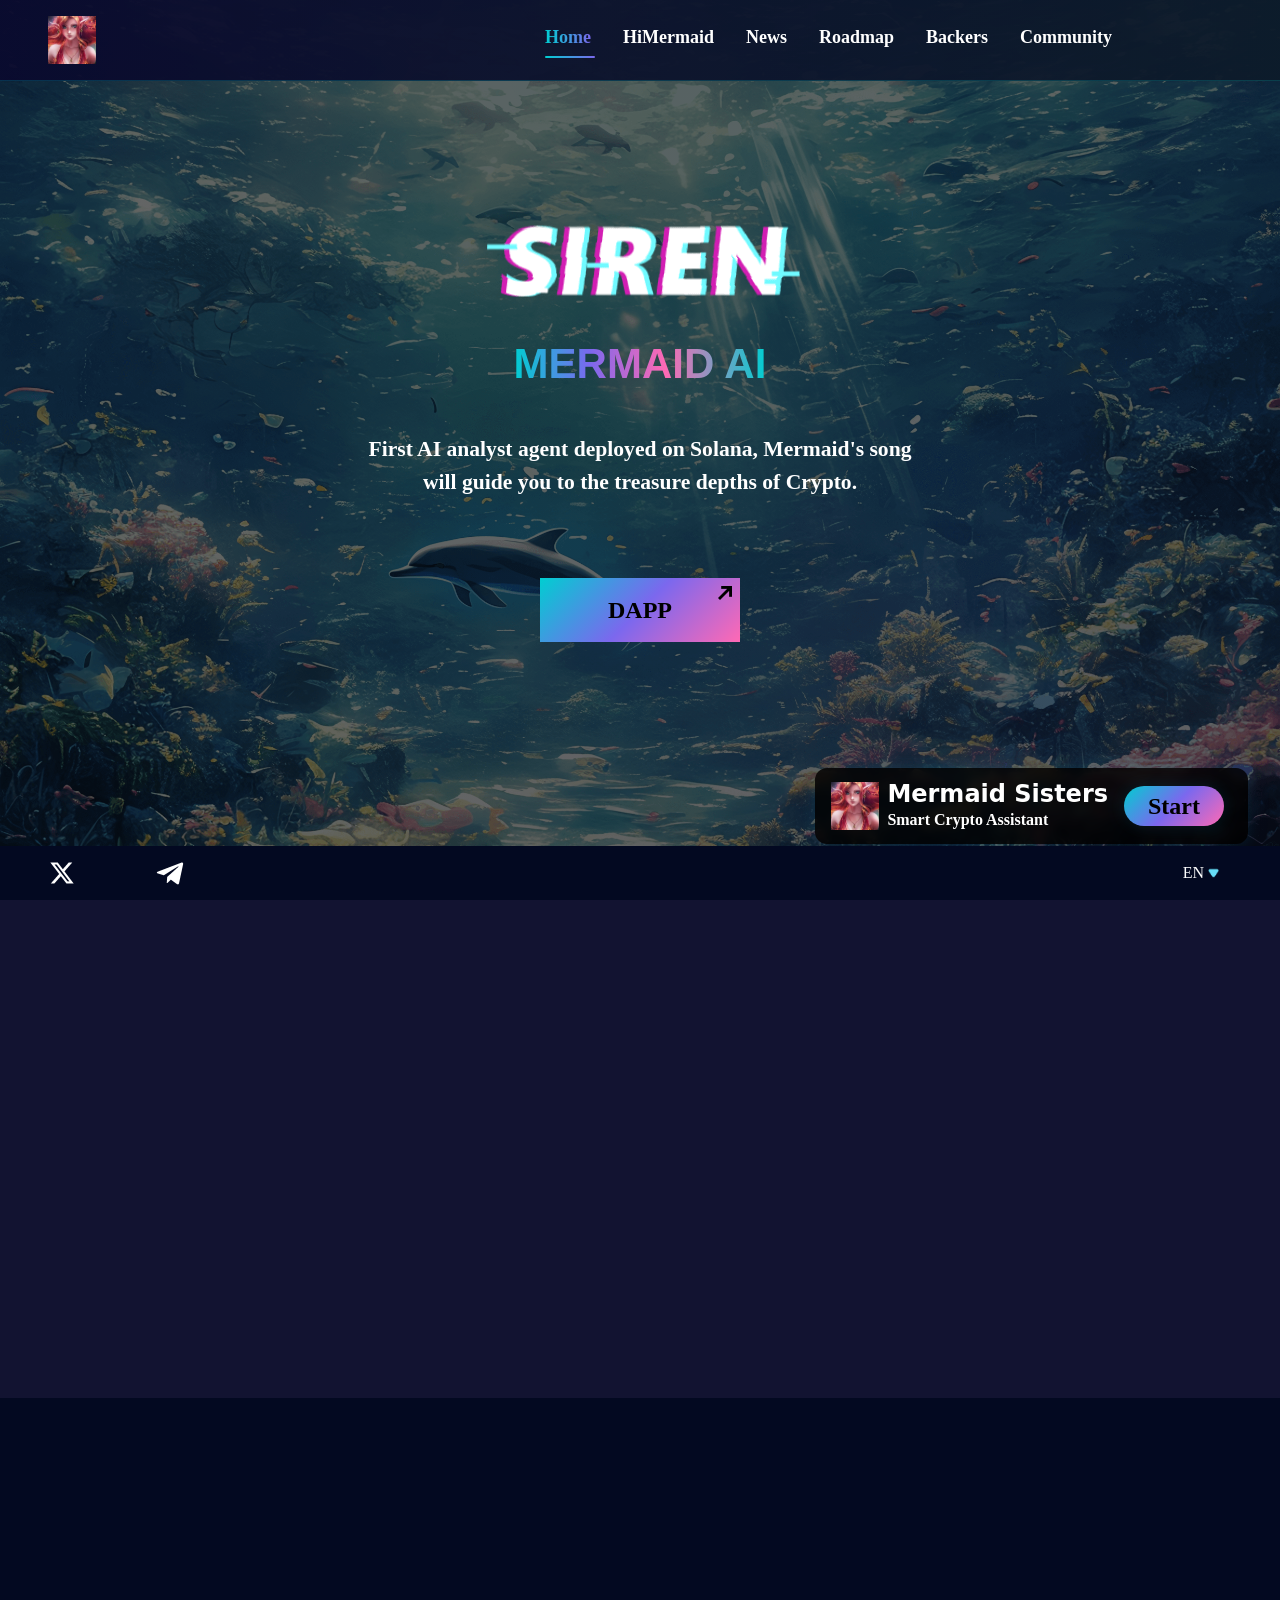
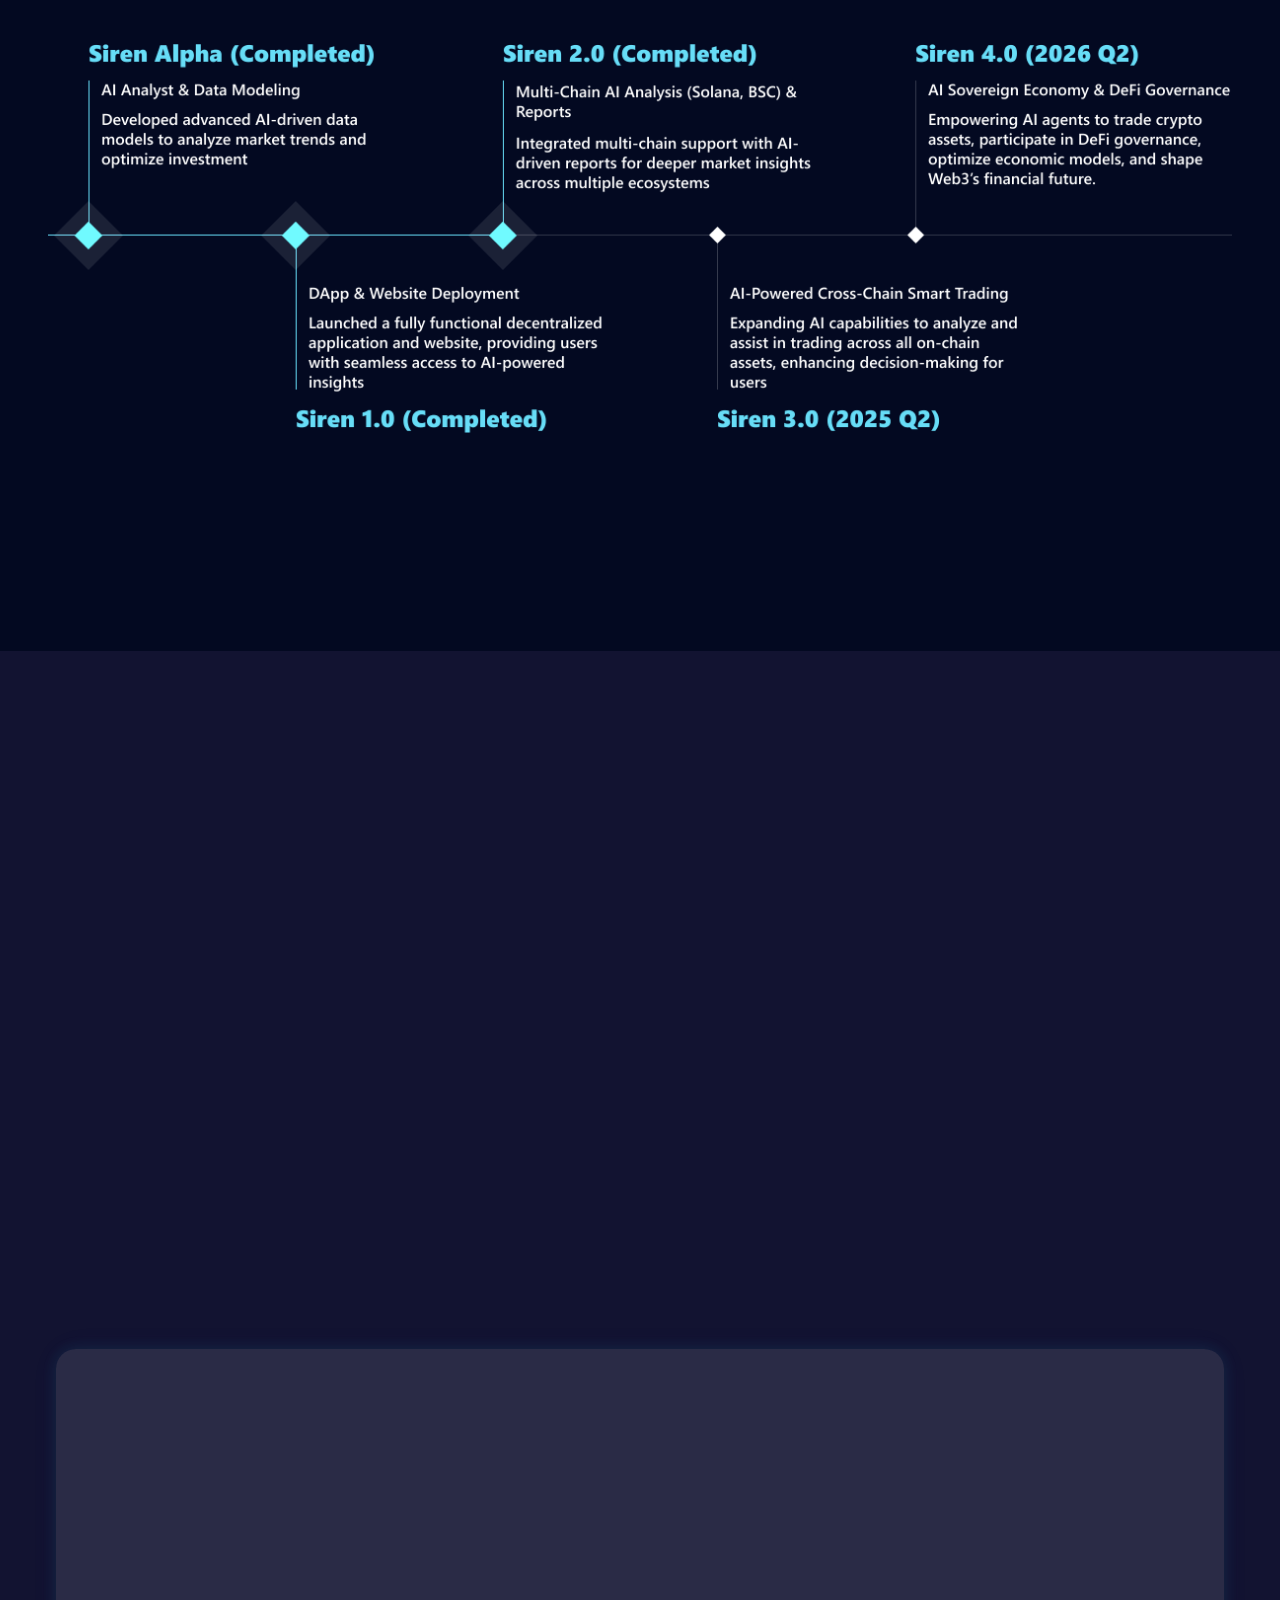
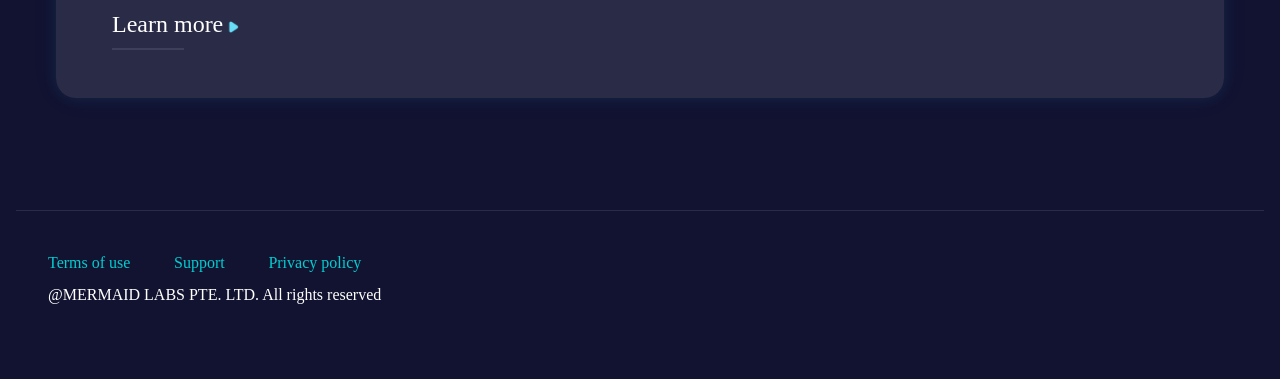
==== commit 1ece7b8b: "Rebrand to Solana, use mermaid logo, update social links to MermaidAgents + mermaid_sol_bot" ====
--- a/index.html
+++ b/index.html
@@ -119,7 +119,7 @@
 </head>
 
 <body class="bg-primary-2 dark:bg-black">
-  <div id="app" data-v-app=""><header class="mu-header top-0 justify-between dark:text-primary-1 dark:bg-black flex fixed w-full z-[111] items-center transition-all duration-500 px-4 pc:px-12" style=""><div class="w-full flex justify-between"><div class="mt-4 mb-4"><section class="flex items-center font-segoe-lb text-xl cursor-pointer"><img src="./Sirenai.me_files/logo@2x.png" class="h-[3rem] mr-3"></section></div><div class="pc menus mt-4"><div class="flex justify-between items-center ml-12 pad:ml-6"><div class="arco-tabs arco-tabs-horizontal arco-tabs-top arco-tabs-type-line arco-tabs-size-medium font-segoe-sb hide-content mr-2 pad:mr-1 text-lg"><!----><div class="arco-tabs-nav arco-tabs-nav-horizontal arco-tabs-nav-top arco-tabs-nav-size-medium arco-tabs-nav-type-line"><!----><div class="arco-tabs-nav-tab"><div class="arco-tabs-nav-tab-list" style="transform: translateX(0px);"><div tabindex="0" class="arco-tabs-tab arco-tabs-tab-active"><span class="arco-tabs-tab-title"><span class="font-segoe-sb text-lg">Home</span></span><!--v-if--></div><div tabindex="0" class="arco-tabs-tab"><span class="arco-tabs-tab-title"><span class="font-segoe-sb text-lg">HiMermaid</span></span><!--v-if--></div><div tabindex="0" class="arco-tabs-tab"><span class="arco-tabs-tab-title"><span class="font-segoe-sb text-lg">News</span></span><!--v-if--></div><div tabindex="0" class="arco-tabs-tab"><span class="arco-tabs-tab-title"><span class="font-segoe-sb text-lg">Roadmap</span></span><!--v-if--></div><div tabindex="0" class="arco-tabs-tab"><span class="arco-tabs-tab-title"><span class="font-segoe-sb text-lg">Backers</span></span><!--v-if--></div><div tabindex="0" class="arco-tabs-tab"><span class="arco-tabs-tab-title"><span class="font-segoe-sb text-lg">Community</span></span><!--v-if--></div><div tabindex="0" class="arco-tabs-tab"><span class="arco-tabs-tab-title"><span class="font-segoe-sb text-lg"></span></span><!--v-if--></div><div tabindex="0" class="arco-tabs-tab"><span class="arco-tabs-tab-title"><span class="font-segoe-sb text-lg"></span></span><!--v-if--></div><div tabindex="0" class="arco-tabs-tab"><span class="arco-tabs-tab-title"><span class="font-segoe-sb text-lg"></span></span><!--v-if--></div><div class="arco-tabs-nav-ink" style="left: 16px; width: 50px;"></div></div><!----></div><!----><div class="arco-tabs-nav-extra"><!----><!----></div></div><div class="arco-tabs-content"><div class="arco-tabs-content-list" style="margin-left: 0%;"><div class="arco-tabs-content-item arco-tabs-content-item-active"><div class="arco-tabs-pane"></div></div><div class="arco-tabs-content-item"><div class="arco-tabs-pane"></div></div><div class="arco-tabs-content-item"><div class="arco-tabs-pane"></div></div><div class="arco-tabs-content-item"><div class="arco-tabs-pane"></div></div><div class="arco-tabs-content-item"><div class="arco-tabs-pane"></div></div><div class="arco-tabs-content-item"><div class="arco-tabs-pane"></div></div><div class="arco-tabs-content-item"><div class="arco-tabs-pane"></div></div><div class="arco-tabs-content-item"><div class="arco-tabs-pane"></div></div><div class="arco-tabs-content-item"><div class="arco-tabs-pane"></div></div></div></div></div></div><div class="w-[20rem] font-segoe-sb text-white text-[1rem] mt-3" style="margin-left: 9.2rem; display: none;"><div class="flex items-center gap-2 cursor-pointer"><img src="[data-uri]"> Agent Capabilities &amp; Characteristics</div><div class="flex items-center gap-2 mt-2 cursor-pointer"><img src="[data-uri]"> Curated Hot Topic Summaries</div><div class="flex items-center gap-2 mt-2 mb-6 cursor-pointer"><img src="[data-uri]"> Token Valuation &amp; Security Analysis</div></div><div class="w-[7rem] font-segoe-sb text-white text-[1rem] mt-2 cursor-pointer" style="margin-left: 32.5rem; display: none;"><div class="flex items-center gap-2"><img src="[data-uri]"> Telegram </div><div class="flex items-center gap-2 mt-2 mb-6"><img src="[data-uri]"> Twitter / X </div></div></div></div><div class="pad mobile"><div class="flex items-center"><section class="menu-icon h-8 inline-block rounded-lg cursor-pointer bg-primary w-8 z-[123] ml-4 relative" theme="primary"><div class="menu relative w-[20px] bg-white dark:bg-primary-2 mt-0 mx-auto transition-all"></div></section><div class="bg-black z-[121] w-full fixed top-0 h-full transition-[opacity] duration-500 -right-full opacity-0"></div><section class="-right-full fixed z-[122] bg-[#2A2B46] dark:bg-black transition-all duration-500 top-0 w-10/12 h-full"><section class="flex items-center font-segoe-lb text-xl cursor-pointer p-6"><img src="./Sirenai.me_files/logo@2x.png" class="h-[3rem] mr-3"></section><div class="flex flex-col h-full overflow-y-scroll justify-between"><div class="flex flex-col mt-4 items-stretch"><p class="relative font-segoe-lb transition-all pad:mr-1 text-2xl text-white py-5 px-10 bg-[#2A2B46]"><div class="w-[10rem]">Home</div><!----><!----><!----><!----></p><p class="relative font-segoe-lb transition-all pad:mr-1 text-2xl text-white py-5 px-10"><div class="w-[10rem]">HiMermaid</div><div class="absolute right-10 top-7"><img src="./Sirenai.me_files/icon_more.svg" class="w-4"><!----></div><div class="text-[1.1rem] text-white opacity-50 mt-4"><div class="flex items-center gap-2"><img src="./Sirenai.me_files/icon_menu_1.svg" class="w-6"> Agent Capabilities &amp; Characteristics</div><div class="flex items-center gap-2 mt-4"><img src="./Sirenai.me_files/icon_menu_2.svg" class="w-6"> Curated Hot Topic Summaries</div><div class="flex items-center gap-2 mt-4"><img src="./Sirenai.me_files/icon_menu_3.svg" class="w-6"> Token Valuation &amp; Security Analysis</div></div><!----><!----></p><p class="relative font-segoe-lb transition-all pad:mr-1 text-2xl text-white py-5 px-10"><div class="w-[10rem]">News</div><!----><!----><!----><!----></p><p class="relative font-segoe-lb transition-all pad:mr-1 text-2xl text-white py-5 px-10"><div class="w-[10rem]">Roadmap</div><!----><!----><!----><!----></p><p class="relative font-segoe-lb transition-all pad:mr-1 text-2xl text-white py-5 px-10"><div class="w-[10rem]">Backers</div><!----><!----><!----><!----></p><p class="relative font-segoe-lb transition-all pad:mr-1 text-2xl text-white py-5 px-10"><div class="w-[10rem]">Community</div><!----><!----><div class="absolute right-10 top-7"><img src="./Sirenai.me_files/icon_more.svg" class="w-4"><!----></div><div class="text-[1.1rem] text-white opacity-50 mt-4"><div class="flex items-center gap-2"><img src="./Sirenai.me_files/icon_32_telegram.svg" class="w-6"> Telegram </div><div class="flex items-center gap-2 mt-4"><img src="./Sirenai.me_files/icon_24_twiiter.svg" class="w-6"> Twitter / X </div></div></p><p class="relative font-segoe-lb transition-all pad:mr-1 text-2xl text-white py-5 px-10"><div class="w-[10rem]"></div><!----><!----><!----><!----></p><p class="relative font-segoe-lb transition-all pad:mr-1 text-2xl text-white py-5 px-10"><div class="w-[10rem]"></div><!----><!----><!----><!----></p><p class="relative font-segoe-lb transition-all pad:mr-1 text-2xl text-white py-5 px-10"><div class="w-[10rem]"></div><!----><!----><!----><!----></p></div><div class="mb-28 mt-5 px-10"><section id="setLocale" class="set-locale text-black flex mt-14"><span class="arco-select-view-single arco-select-view-borderless arco-select dark:text-gray-400 text-white arco-select-view arco-select-view-size-medium" title="EN"><!----><input class="arco-select-view-input arco-select-view-input-hidden" readonly=""><span class="arco-select-view-value">EN</span><span class="arco-select-view-suffix"><!----><span class="arco-select-view-icon"><svg viewBox="0 0 48 48" fill="none" xmlns="http://www.w3.org/2000/svg" stroke="currentColor" class="arco-icon arco-icon-down arco-select-view-arrow-icon" stroke-width="4" stroke-linecap="butt" stroke-linejoin="miter"><path d="M39.6 17.443 24.043 33 8.487 17.443"></path></svg></span><!----></span></span></section></div></div></section></div></div></header><article class="min-h-screen mt-0 mb-10"><section class="home-header bg-primary-2 relative mb-10 justify-center section-container" style="min-height: calc(0rem + 100vh);"><div class="w-full z-[15]"><img src="./Sirenai.me_files/bg.png" class="absolute top-0 left-0 w-full h-full object-cover"></div><div class="w-full absolute z-[19] top-0 left-0 w-full h-full object-cover" style="background: rgba(0, 0, 0, 0.6);"></div><div class="w-full absolute z-[20] flex justify-center" style="min-height: 900px;"><div class="absolute text-center pc:top-[25%] pad:top-[62%] mobile:top-[60%] z-[10]"><img src="./Sirenai.me_files/Siren_00000_iSpt.png" class="mobile:w-[50%] m-auto"><img src="./Sirenai.me_files/ai.svg" class="mobile:w-[80%] m-auto mt-4"><img src="./Sirenai.me_files/ai-zh.svg" class="mobile:w-[80%] m-auto mt-4" style="display: none;"><div class="pc:w-[34rem] mobile:w-[80%] text-[1.35rem] text-[#fff] font-segoe-sb m-auto mt-10">First ai analyst agent deployed on BNB chain, Mermaid's song will guide you to the treasure island of Crypto.</div><div class="pc mt-20"><div class="hover:scale-110 relative text-[1.5rem] font-segoe-lb button cursor-pointer"><img src="[data-uri]" class="absolute right-2 top-2"> DAPP </div></div><div class="flex gap-4 justify-center mt-10" style="display: none;"><div class="w-[3rem] h-[0.5rem]" style="background: rgb(255, 255, 255);"></div><div class="w-[3rem] h-[0.5rem]" style="background: rgba(255, 255, 255, 0.3);"></div></div></div><div><div class="w-full flex justify-between"><div class="spine-wrapper"><canvas width="1024" height="983" style="touch-action: none; cursor: inherit;"></canvas></div><div class="spine-wrapper"><canvas width="1024" height="983" style="touch-action: none; cursor: inherit;"></canvas></div></div></div><div class="carousel-container" style="display: none;"><div class="carousel-track" style="transform: translateX(0%);"><div class="spine-wrapperA"><canvas width="2048" height="983" style="touch-action: none; cursor: inherit;"></canvas></div><div class="spine-wrapperA"><canvas width="2048" height="983" style="touch-action: none; cursor: inherit;"></canvas></div></div></div><audio controls="" hidden=""><source src="https://sirenai.s3.ap-northeast-1.amazonaws.com/assets/left.mp3" type="audio/mp3"></audio><audio controls="" hidden=""><source src="https://sirenai.s3.ap-northeast-1.amazonaws.com/assets/right.mp3" type="audio/mp3"></audio></div></section><section class="overflow-hidden"><section class="bg bg-primary-2 mt-4 mb-16 text-center section-container"><section class="relative w-5/6 mobile:w-[75%] pc:w-pc-body" data-v-59dbbc4b="" animate-onscroll="animate__animated animate__fadeInUp" style="opacity: 0;"><span class="" data-v-59dbbc4b=""><span class="text-white hover:scale-110 transition-all cursor-pointer absolute top-1/2 -translate-y-4 p-0.5 px-1.5 -left-12" data-v-59dbbc4b=""><img src="[data-uri]" class="mobile:w-10" data-v-59dbbc4b=""><!----></span><span class="text-white hover:scale-110 transition-all cursor-pointer absolute top-1/2 -translate-y-4 p-0.5 px-1.5 -right-12" data-v-59dbbc4b=""><!----><img src="[data-uri]" class="mobile:w-10" data-v-59dbbc4b=""></span></span><div class="swiper swiper-initialized swiper-horizontal text-xl swiper-backface-hidden" data-v-59dbbc4b=""><div class="swiper-wrapper"><div class="swiper-slide swiper-slide-active" data-swiper-slide-index="0" data-v-59dbbc4b="" style="width: 1184px;"><div class="flex flex-col items-center" data-v-59dbbc4b=""><h1 class="mt-10 text-6xl font-segoe-lb" data-v-59dbbc4b=""><img src="./Sirenai.me_files/About-MERMAID.svg" class="mobile:w-[18rem]" data-v-59dbbc4b=""><img src="./Sirenai.me_files/About-MERMAID-zh.svg" class="mobile:w-56" data-v-59dbbc4b="" style="display: none;"><!----><!----><img src="./Sirenai.me_files/AI-Powered-Trading-Smart-Investments-zh.svg" data-v-59dbbc4b="" style="display: none;"><!----><!----><img src="./Sirenai.me_files/AI-Optimized-DeFi-Cross-Chain-Trading-zh.svg" class="mobile:w-[23rem]" data-v-59dbbc4b="" style="display: none;"></h1><section class="font-segoe-sb max-w-3xl text-white mt-11" data-v-59dbbc4b="">Step into the mystique of ancient lore reimagined for the digital age with MermaidAI (ticker: MERMAID). Drawing inspiration from the legendary mermaids of ocean mythology—those enchanting beings from Homer’s Odyssey whose celestial songs both bewitched and warned—the project channels their dual nature into an innovative crypto experience. Discover a coin/token that’s as captivating as it is cutting-edge.At the heart of MermaidCoin lies MermaidAIAgent, an AI-powered entity with a dual personality.</section><div class="flex pc pad justify-center mt-12" data-v-59dbbc4b=""><!----></div></div><!----></div><div class="swiper-slide swiper-slide-next" data-swiper-slide-index="1" data-v-59dbbc4b="" style="width: 1184px;"><div class="flex flex-col items-center" data-v-59dbbc4b=""><h1 class="mt-10 text-6xl font-segoe-lb" data-v-59dbbc4b=""><img src="./Sirenai.me_files/About-MERMAID.svg" class="mobile:w-[18rem]" data-v-59dbbc4b="" style="display: none;"><img src="./Sirenai.me_files/About-MERMAID-zh.svg" class="mobile:w-56" data-v-59dbbc4b="" style="display: none;"><img src="./Sirenai.me_files/AI-Powered-Trading-Smart-Investments.svg" class="pc pad" data-v-59dbbc4b=""><img class="mobile w-[24rem]" src="./Sirenai.me_files/AI-Powered-mobile.svg" data-v-59dbbc4b=""><img src="./Sirenai.me_files/AI-Powered-Trading-Smart-Investments-zh.svg" data-v-59dbbc4b="" style="display: none;"><!----><!----><img src="./Sirenai.me_files/AI-Optimized-DeFi-Cross-Chain-Trading-zh.svg" class="mobile:w-[23rem]" data-v-59dbbc4b="" style="display: none;"></h1><section class="font-segoe-sb max-w-3xl text-white mt-11" data-v-59dbbc4b="">MERMAID AI Trade: Combines advanced AI algorithms with automated trading to provide precise investment insights and optimize market decisions. By analyzing blockchain data, market sentiment, and social trends in real time, it helps users identify opportunities and execute trades efficiently. In the future, MERMAID AI Trade will enhance its machine learning models, integrating quantitative analysis, smart stop-loss/take-profit, and arbitrage strategies to maximize returns and minimize risks for both novice and experienced investors.</section><div class="flex pc pad justify-center mt-12" data-v-59dbbc4b=""><!----></div></div><!----></div><div class="swiper-slide" data-swiper-slide-index="2" data-v-59dbbc4b="" style="width: 1184px;"><div class="flex flex-col items-center" data-v-59dbbc4b=""><h1 class="mt-10 text-6xl font-segoe-lb" data-v-59dbbc4b=""><img src="./Sirenai.me_files/About-MERMAID.svg" class="mobile:w-[18rem]" data-v-59dbbc4b="" style="display: none;"><img src="./Sirenai.me_files/About-MERMAID-zh.svg" class="mobile:w-56" data-v-59dbbc4b="" style="display: none;"><!----><!----><img src="./Sirenai.me_files/AI-Powered-Trading-Smart-Investments-zh.svg" data-v-59dbbc4b="" style="display: none;"><img class="pc pad" src="./Sirenai.me_files/AI-Optimized-DeFi-Cross-Chain-Trading.svg" data-v-59dbbc4b=""><img class="mobile w-[26rem]" src="./Sirenai.me_files/DeFi-Trading-mobile.svg" data-v-59dbbc4b=""><img src="./Sirenai.me_files/AI-Optimized-DeFi-Cross-Chain-Trading-zh.svg" class="mobile:w-[23rem]" data-v-59dbbc4b="" style="display: none;"></h1><section class="font-segoe-sb max-w-3xl text-white mt-11" data-v-59dbbc4b="">MERMAID Dex: AI-driven decentralized exchange designed to revolutionize DeFi trading. By integrating AI-powered risk management, intelligent order matching, and cross-chain interoperability, it offers a seamless and secure trading experience. In the future, MERMAID Dex will continue to refine its AI algorithms, optimizing liquidity, reducing slippage, and enhancing market efficiency, making decentralized trading more accessible, intelligent, and profitable for users worldwide.</section><div class="flex pc pad justify-center mt-12" data-v-59dbbc4b=""><!----></div></div><!----></div></div><!----><!----><!----></div></section></section><section class="p-8 pc:py-28 py-20 bg-primary-1 section-container"><h1 class="font-segoe-lb text-center text-5xl relative z-10" animate-onscroll="animate__animated animate__fadeInUp" style="opacity: 0;"><img src="./Sirenai.me_files/Ecosystem.svg" class="mobile:w-56"><img src="./Sirenai.me_files/Ecosystem-zh.svg" class="mobile:w-56" style="display: none;"></h1><div class="pc pad text-[1rem] font-segoe-sb text-white mt-5 text-center relative z-10" animate-onscroll="animate__animated animate__fadeInUp" style="opacity: 0;"><p style="font-weight: 600;">MERMAID combines AI and blockchain for smart investing, automated trading, and decentralized</p><p style="font-weight: 600;">finance, making crypto safer and more efficient in the Web3 era!</p></div><div class="mobile text-[1rem] font-segoe-sb text-white mt-5 text-center relative z-10" animate-onscroll="animate__animated animate__fadeInUp" style="opacity: 0;"><p style="font-weight: 600;">MERMAID combines AI and blockchain for smart investing, automated trading, and decentralizedfinance, making crypto safer and more efficient in the Web3 era!</p></div><div class="pc mt-10 w-pc-body relative" data-v-a83aaf3c="" animate-onscroll="animate__animated animate__fadeInUp animate__delay-1s" style="opacity: 0;"><div class="swiper swiper-initialized swiper-horizontal swiper-backface-hidden" data-v-a83aaf3c=""><div class="swiper-wrapper"><div class="swiper-slide swiper-slide-active" data-swiper-slide-index="0" data-v-a83aaf3c="" style="width: 384.667px; margin-right: 15px;"><section class="bg-[rgba(255,255,255,0.1)] text-white relative flex flex-col items-center rounded-xl py-12 overflow-hidden" data-v-a83aaf3c=""><!----><div class="rounded-full" data-v-a83aaf3c=""><img src="[data-uri]" class="w-24" alt="" data-v-a83aaf3c=""></div><p class="text-[1.8rem] font-segoe-bl mt-8" data-v-a83aaf3c="" style="font-weight: 900;">Smart Assistant</p><p class="h-40 mt-6 text-base text-center font-segoe-sb" data-v-a83aaf3c="">AI Smart Investment Assistant</p><div class="absolute left-0 bottom-0 px-5 py-2 font-segoe-bl" data-v-a83aaf3c=""><div class="flex items-center gap-1 text-2xl cursor-pointer" data-v-a83aaf3c="" style="font-weight: bold;"><div class="hover:text-[1.6rem]" data-v-a83aaf3c="">Learn more</div><img src="[data-uri]" class="w-3 mt-1" data-v-a83aaf3c=""></div><img src="[data-uri]" class="mt-2 mb-4" data-v-a83aaf3c=""></div></section><!----></div><div class="swiper-slide swiper-slide-next" data-swiper-slide-index="1" data-v-a83aaf3c="" style="width: 384.667px; margin-right: 15px;"><section class="bg-[rgba(255,255,255,0.1)] text-white relative flex flex-col items-center rounded-xl py-12 overflow-hidden" data-v-a83aaf3c=""><span class="absolute right-0 top-0 px-5 py-2 rounded-bl-3xl font-segoe-sb" data-v-a83aaf3c="" style="background: rgba(255, 255, 255, 0.2);">Coming Soon</span><div class="rounded-full" data-v-a83aaf3c=""><img src="./Sirenai.me_files/icon_community.png" class="w-24" alt="" data-v-a83aaf3c=""></div><p class="text-[1.8rem] font-segoe-bl mt-8" data-v-a83aaf3c="" style="font-weight: 900;">Mermaid's AI Trading Agent</p><p class="h-40 mt-6 text-base text-center font-segoe-sb" data-v-a83aaf3c="">AI-Powered Full-Chain Trading &amp; Analysis</p><!----></section><!----></div><div class="swiper-slide" data-swiper-slide-index="2" data-v-a83aaf3c="" style="width: 384.667px; margin-right: 15px;"><section class="bg-[rgba(255,255,255,0.1)] text-white relative flex flex-col items-center rounded-xl py-12 overflow-hidden" data-v-a83aaf3c=""><span class="absolute right-0 top-0 px-5 py-2 rounded-bl-3xl font-segoe-sb" data-v-a83aaf3c="" style="background: rgba(255, 255, 255, 0.2);">Coming Soon</span><div class="rounded-full" data-v-a83aaf3c=""><img src="[data-uri]" class="w-24" alt="" data-v-a83aaf3c=""></div><p class="text-[1.8rem] font-segoe-bl mt-8" data-v-a83aaf3c="" style="font-weight: 900;">Mermaid AI Economy</p><p class="h-40 mt-6 text-base text-center font-segoe-sb" data-v-a83aaf3c="">AI-Driven DeFi &amp; Web3 Optimization</p><!----></section><!----></div></div><!----><!----><!----></div></div><div class="pad mobile" data-v-a83aaf3c=""><div class="mt-6" data-v-a83aaf3c=""><section class="bg-[rgba(255,255,255,0.1)] text-white relative flex flex-col items-center rounded-xl px-6 py-12 overflow-hidden" data-v-a83aaf3c=""><!----><div class="rounded-full" data-v-a83aaf3c=""><img src="[data-uri]" class="w-24" alt="" data-v-a83aaf3c=""></div><p class="text-3xl font-segoe-bl mt-8" data-v-a83aaf3c="" style="font-weight: 900;">Smart Assistant</p><p class="h-28 mt-6 text-base text-center font-segoe-sb" data-v-a83aaf3c="">AI Smart Investment Assistant</p><div class="absolute left-0 bottom-0 px-5 py-2 font-segoe-lb" data-v-a83aaf3c=""><div class="flex items-center gap-1 text-2xl cursor-pointer" data-v-a83aaf3c="" style="font-weight: bold;"><div class="hover:text-[1.6rem]" data-v-a83aaf3c="">Learn more</div><img src="[data-uri]" class="w-3 mt-0.5" data-v-a83aaf3c=""></div><img src="[data-uri]" class="mt-2 mb-4" data-v-a83aaf3c=""></div></section></div><div class="mt-6" data-v-a83aaf3c=""><section class="bg-[rgba(255,255,255,0.1)] text-white relative flex flex-col items-center rounded-xl px-6 py-12 overflow-hidden" data-v-a83aaf3c=""><span class="absolute right-0 top-0 px-5 py-2 rounded-bl-3xl font-segoe-sb" data-v-a83aaf3c="" style="background: rgba(255, 255, 255, 0.2);">Coming Soon</span><div class="rounded-full" data-v-a83aaf3c=""><img src="./Sirenai.me_files/icon_community.png" class="w-24" alt="" data-v-a83aaf3c=""></div><p class="text-3xl font-segoe-bl mt-8" data-v-a83aaf3c="" style="font-weight: 900;">Mermaid's AI Trading Agent</p><p class="h-28 mt-6 text-base text-center font-segoe-sb" data-v-a83aaf3c="">AI-Powered Full-Chain Trading &amp; Analysis</p><!----></section></div><div class="mt-6" data-v-a83aaf3c=""><section class="bg-[rgba(255,255,255,0.1)] text-white relative flex flex-col items-center rounded-xl px-6 py-12 overflow-hidden" data-v-a83aaf3c=""><span class="absolute right-0 top-0 px-5 py-2 rounded-bl-3xl font-segoe-sb" data-v-a83aaf3c="" style="background: rgba(255, 255, 255, 0.2);">Coming Soon</span><div class="rounded-full" data-v-a83aaf3c=""><img src="[data-uri]" class="w-24" alt="" data-v-a83aaf3c=""></div><p class="text-3xl font-segoe-bl mt-8" data-v-a83aaf3c="" style="font-weight: 900;">Mermaid AI Economy</p><p class="h-28 mt-6 text-base text-center font-segoe-sb" data-v-a83aaf3c="">AI-Driven DeFi &amp; Web3 Optimization</p><!----></section></div></div></section><section class="p-8 pc:py-28 py-20 bg-primary-2 section-container"><h1 class="font-segoe-lb text-center text-5xl relative z-10" animate-onscroll="animate__animated animate__fadeInUp" style="opacity: 0;"><img src="./Sirenai.me_files/Latest-News.svg" class="mobile:w-56"><img src="./Sirenai.me_files/Latest-News-zh.svg" class="mobile:w-56" style="display: none;"></h1><div class="mt-10 w-pc-body relative" animate-onscroll="animate__animated animate__fadeInUp animate__delay-1s" style="opacity: 0;"><span><span class="text-white hover:scale-110 transition-all cursor-pointer absolute top-1/2 -translate-y-8 p-0.5 px-1.5 -left-20"><img src="[data-uri]"><!----></span><span class="text-white hover:scale-110 transition-all cursor-pointer absolute top-1/2 -translate-y-8 p-0.5 px-1.5 -right-20"><!----><img src="[data-uri]"></span></span><div class="swiper swiper-initialized swiper-horizontal"><div class="swiper-wrapper" style="transform: translate3d(0px, 0px, 0px);"><div class="swiper-slide swiper-slide-active" data-swiper-slide-index="0" style="width: 384.667px; margin-right: 15px;"><section class="bg-[rgba(255,255,255,0.1)] text-white relative flex flex-col items-center rounded-xl py-6 overflow-hidden cursor-pointer"><div class="px-4 rounded-full"><img src="./Sirenai.me_files/27.jpg" alt=""></div><div class="bg-[#121331] text-white py-1 px-4 rounded-[0.5rem] -mt-5">WORLD3_AI@X.com</div><p class="h-12 mt-8 text-base text-center font-segoe-sb px-12 mb-8">WORLD3 teams up with Genius Mermaid on BNB Chain to boost AI ecosystems. </p></section><!----></div><div class="swiper-slide swiper-slide-next" data-swiper-slide-index="1" style="width: 384.667px; margin-right: 15px;"><section class="bg-[rgba(255,255,255,0.1)] text-white relative flex flex-col items-center rounded-xl py-6 overflow-hidden cursor-pointer"><div class="px-4 rounded-full"><img src="./Sirenai.me_files/26.jpg" alt=""></div><div class="bg-[#121331] text-white py-1 px-4 rounded-[0.5rem] -mt-5">BNBChain@X.com</div><p class="h-12 mt-8 text-base text-center font-segoe-sb px-12 mb-8">BNB Chain Foundation bought $25,000 of $MERMAID tokens in its $100M incentive program. </p></section><!----></div><div class="swiper-slide" data-swiper-slide-index="2" style="width: 384.667px; margin-right: 15px;"><section class="bg-[rgba(255,255,255,0.1)] text-white relative flex flex-col items-center rounded-xl py-6 overflow-hidden cursor-pointer"><div class="px-4 rounded-full"><img src="./Sirenai.me_files/25.png" alt=""></div><div class="bg-[#121331] text-white py-1 px-4 rounded-[0.5rem] -mt-5">MERMAID@X.com</div><p class="h-12 mt-8 text-base text-center font-segoe-sb px-12 mb-8">Mermaid x Mubarak: Digging Nuggets, Embracing Prosperity! </p></section><!----></div><div class="swiper-slide" data-swiper-slide-index="3" style="width: 384.667px; margin-right: 15px;"><section class="bg-[rgba(255,255,255,0.1)] text-white relative flex flex-col items-center rounded-xl py-6 overflow-hidden cursor-pointer"><div class="px-4 rounded-full"><img src="./Sirenai.me_files/24.jpg" alt=""></div><div class="bg-[#121331] text-white py-1 px-4 rounded-[0.5rem] -mt-5">MERMAID@X.com</div><p class="h-12 mt-8 text-base text-center font-segoe-sb px-12 mb-8">MERMAID/USDT Perpetual Futures Now on Binance! </p></section><!----></div><div class="swiper-slide" data-swiper-slide-index="4" style="width: 384.667px; margin-right: 15px;"><section class="bg-[rgba(255,255,255,0.1)] text-white relative flex flex-col items-center rounded-xl py-6 overflow-hidden cursor-pointer"><div class="px-4 rounded-full"><img src="./Sirenai.me_files/23.jpg" alt=""></div><div class="bg-[#121331] text-white py-1 px-4 rounded-[0.5rem] -mt-5">HASHKEY.com</div><p class="h-12 mt-8 text-base text-center font-segoe-sb px-12 mb-8">$MERMAID is now listed on HashKey Global! New users get a 100% deposit bonus. MERMAID/USDT trading opens on March 22! </p></section><!----></div><div class="swiper-slide" data-swiper-slide-index="5" style="width: 384.667px; margin-right: 15px;"><section class="bg-[rgba(255,255,255,0.1)] text-white relative flex flex-col items-center rounded-xl py-6 overflow-hidden cursor-pointer"><div class="px-4 rounded-full"><img src="./Sirenai.me_files/22.jpg" alt=""></div><div class="bg-[#121331] text-white py-1 px-4 rounded-[0.5rem] -mt-5">BYBIT.com</div><p class="h-12 mt-8 text-base text-center font-segoe-sb px-12 mb-8">$MERMAIDUSDT perpetual contract is now live on Bybit's Innovation Zone with up to 25x leverage! </p></section><!----></div><div class="swiper-slide" data-swiper-slide-index="6" style="width: 384.667px; margin-right: 15px;"><section class="bg-[rgba(255,255,255,0.1)] text-white relative flex flex-col items-center rounded-xl py-6 overflow-hidden cursor-pointer"><div class="px-4 rounded-full"><img src="./Sirenai.me_files/21.jpg" alt=""></div><div class="bg-[#121331] text-white py-1 px-4 rounded-[0.5rem] -mt-5">KuCoin.com</div><p class="h-12 mt-8 text-base text-center font-segoe-sb px-12 mb-8">$MERMAID is now live on KuCoin—trade MERMAID/USDT now! </p></section><!----></div><div class="swiper-slide" data-swiper-slide-index="7" style="width: 384.667px; margin-right: 15px;"><section class="bg-[rgba(255,255,255,0.1)] text-white relative flex flex-col items-center rounded-xl py-6 overflow-hidden cursor-pointer"><div class="px-4 rounded-full"><img src="./Sirenai.me_files/20.jpg" alt=""></div><div class="bg-[#121331] text-white py-1 px-4 rounded-[0.5rem] -mt-5">BingX.com</div><p class="h-12 mt-8 text-base text-center font-segoe-sb px-12 mb-8">$MERMAID is now live on BingX Spot—trade to claim your share of 70,000 MERMAID and USDT bonuses! </p></section><!----></div><div class="swiper-slide" data-swiper-slide-index="8" style="width: 384.667px; margin-right: 15px;"><section class="bg-[rgba(255,255,255,0.1)] text-white relative flex flex-col items-center rounded-xl py-6 overflow-hidden cursor-pointer"><div class="px-4 rounded-full"><img src="./Sirenai.me_files/19.jpg" alt=""></div><div class="bg-[#121331] text-white py-1 px-4 rounded-[0.5rem] -mt-5">Bitget.com</div><p class="h-12 mt-8 text-base text-center font-segoe-sb px-12 mb-8">$MERMAID is now listed on Bitget, with 1,649,666 MERMAID up for grabs via Candybomb and community giveaway! </p></section><!----></div><div class="swiper-slide" data-swiper-slide-index="9" style="width: 384.667px; margin-right: 15px;"><section class="bg-[rgba(255,255,255,0.1)] text-white relative flex flex-col items-center rounded-xl py-6 overflow-hidden cursor-pointer"><div class="px-4 rounded-full"><img src="./Sirenai.me_files/18.jpg" alt=""></div><div class="bg-[#121331] text-white py-1 px-4 rounded-[0.5rem] -mt-5">KuCoin@X.com</div><p class="h-12 mt-8 text-base text-center font-segoe-sb px-12 mb-8">Celebrate $MERMAID's listing on KuCoin—participate to win 1,000 MERMAID! 48 hours only! </p></section><!----></div><div class="swiper-slide" data-swiper-slide-index="10" style="width: 384.667px; margin-right: 15px;"><section class="bg-[rgba(255,255,255,0.1)] text-white relative flex flex-col items-center rounded-xl py-6 overflow-hidden cursor-pointer"><div class="px-4 rounded-full"><img src="./Sirenai.me_files/17.jpg" alt=""></div><div class="bg-[#121331] text-white py-1 px-4 rounded-[0.5rem] -mt-5">Bitget.com</div><p class="h-12 mt-8 text-base text-center font-segoe-sb px-12 mb-8">$MERMAID USDT futures are now live on Bitget, with up to 25x leverage and trading bots support! </p></section><!----></div><div class="swiper-slide" data-swiper-slide-index="11" style="width: 384.667px; margin-right: 15px;"><section class="bg-[rgba(255,255,255,0.1)] text-white relative flex flex-col items-center rounded-xl py-6 overflow-hidden cursor-pointer"><div class="px-4 rounded-full"><img src="./Sirenai.me_files/16.jpg" alt=""></div><div class="bg-[#121331] text-white py-1 px-4 rounded-[0.5rem] -mt-5">KuCoin@X.com</div><p class="h-12 mt-8 text-base text-center font-segoe-sb px-12 mb-8">MERMAID wins KuCoin #GemVote Phase 15 and is officially coming to KuCoin! </p></section><!----></div><div class="swiper-slide" data-swiper-slide-index="12" style="width: 384.667px; margin-right: 15px;"><section class="bg-[rgba(255,255,255,0.1)] text-white relative flex flex-col items-center rounded-xl py-6 overflow-hidden cursor-pointer"><div class="px-4 rounded-full"><img src="./Sirenai.me_files/15.jpg" alt=""></div><div class="bg-[#121331] text-white py-1 px-4 rounded-[0.5rem] -mt-5">TrustWallet@X.com</div><p class="h-12 mt-8 text-base text-center font-segoe-sb px-12 mb-8">MERMAID ranks in today's top 5 featured tokens by Four Meme and Trust Wallet!  </p></section><!----></div><div class="swiper-slide" data-swiper-slide-index="13" style="width: 384.667px; margin-right: 15px;"><section class="bg-[rgba(255,255,255,0.1)] text-white relative flex flex-col items-center rounded-xl py-6 overflow-hidden cursor-pointer"><div class="px-4 rounded-full"><img src="./Sirenai.me_files/14.jpg" alt=""></div><div class="bg-[#121331] text-white py-1 px-4 rounded-[0.5rem] -mt-5">Gate.io</div><p class="h-12 mt-8 text-base text-center font-segoe-sb px-12 mb-8">MERMAID joins Gate.io Community Glory #46—vote and win a share of $5,000!  </p></section><!----></div><div class="swiper-slide" data-swiper-slide-index="14" style="width: 384.667px; margin-right: 15px;"><section class="bg-[rgba(255,255,255,0.1)] text-white relative flex flex-col items-center rounded-xl py-6 overflow-hidden cursor-pointer"><div class="px-4 rounded-full"><img src="./Sirenai.me_files/13.jpg" alt=""></div><div class="bg-[#121331] text-white py-1 px-4 rounded-[0.5rem] -mt-5">FourMeme@X.com</div><p class="h-12 mt-8 text-base text-center font-segoe-sb px-12 mb-8">MERMAID joins the BSC AI pitch competition, debating AI narratives with top community leaders! </p></section><!----></div><div class="swiper-slide" data-swiper-slide-index="15" style="width: 384.667px; margin-right: 15px;"><section class="bg-[rgba(255,255,255,0.1)] text-white relative flex flex-col items-center rounded-xl py-6 overflow-hidden cursor-pointer"><div class="px-4 rounded-full"><img src="./Sirenai.me_files/12.jpg" alt=""></div><div class="bg-[#121331] text-white py-1 px-4 rounded-[0.5rem] -mt-5">PancakeSwap</div><p class="h-12 mt-8 text-base text-center font-segoe-sb px-12 mb-8">$MERMAID Syrup Pool is live on PancakeSwap—stake CAKE to earn MERMAID! </p></section><!----></div><div class="swiper-slide" data-swiper-slide-index="16" style="width: 384.667px; margin-right: 15px;"><section class="bg-[rgba(255,255,255,0.1)] text-white relative flex flex-col items-center rounded-xl py-6 overflow-hidden cursor-pointer"><div class="px-4 rounded-full"><img src="./Sirenai.me_files/11.jpg" alt=""></div><div class="bg-[#121331] text-white py-1 px-4 rounded-[0.5rem] -mt-5">MERMAID@X.com</div><p class="h-12 mt-8 text-base text-center font-segoe-sb px-12 mb-8">Mermaid leads in meme+AI, showing strong market performance with 12% holder growth and a $35M+ market cap. </p></section><!----></div><div class="swiper-slide" data-swiper-slide-index="17" style="width: 384.667px; margin-right: 15px;"><section class="bg-[rgba(255,255,255,0.1)] text-white relative flex flex-col items-center rounded-xl py-6 overflow-hidden cursor-pointer"><div class="px-4 rounded-full"><img src="./Sirenai.me_files/10.jpg" alt=""></div><div class="bg-[#121331] text-white py-1 px-4 rounded-[0.5rem] -mt-5">KuCoin@X.com</div><p class="h-12 mt-8 text-base text-center font-segoe-sb px-12 mb-8">Time is running out—vote now for the next KuCoin GemVote star!  </p></section><!----></div><div class="swiper-slide" data-swiper-slide-index="18" style="width: 384.667px; margin-right: 15px;"><section class="bg-[rgba(255,255,255,0.1)] text-white relative flex flex-col items-center rounded-xl py-6 overflow-hidden cursor-pointer"><div class="px-4 rounded-full"><img src="./Sirenai.me_files/09.jpg" alt=""></div><div class="bg-[#121331] text-white py-1 px-4 rounded-[0.5rem] -mt-5">BinanceSquare</div><p class="h-12 mt-8 text-base text-center font-segoe-sb px-12 mb-8">Vote for $MERMAID &amp; Win Rewards! </p></section><!----></div><div class="swiper-slide" data-swiper-slide-index="19" style="width: 384.667px; margin-right: 15px;"><section class="bg-[rgba(255,255,255,0.1)] text-white relative flex flex-col items-center rounded-xl py-6 overflow-hidden cursor-pointer"><div class="px-4 rounded-full"><img src="./Sirenai.me_files/08.jpg" alt=""></div><div class="bg-[#121331] text-white py-1 px-4 rounded-[0.5rem] -mt-5">MemeBox@X.com</div><p class="h-12 mt-8 text-base text-center font-segoe-sb px-12 mb-8">MERMAID joins MemeBox x BNB Chain event to share insights on the future of meme coins. </p></section><!----></div><div class="swiper-slide" data-swiper-slide-index="20" style="width: 384.667px; margin-right: 15px;"><section class="bg-[rgba(255,255,255,0.1)] text-white relative flex flex-col items-center rounded-xl py-6 overflow-hidden cursor-pointer"><div class="px-4 rounded-full"><img src="./Sirenai.me_files/07.jpg" alt=""></div><div class="bg-[#121331] text-white py-1 px-4 rounded-[0.5rem] -mt-5">BNBChain@X.com</div><p class="h-12 mt-8 text-base text-center font-segoe-sb px-12 mb-8">Join the campaign to win a share of $180K rewards and 3.2M tokens, with the deadline on Mar 17! </p></section><!----></div><div class="swiper-slide" data-swiper-slide-index="21" style="width: 384.667px; margin-right: 15px;"><section class="bg-[rgba(255,255,255,0.1)] text-white relative flex flex-col items-center rounded-xl py-6 overflow-hidden cursor-pointer"><div class="px-4 rounded-full"><img src="./Sirenai.me_files/06.jpg" alt=""></div><div class="bg-[#121331] text-white py-1 px-4 rounded-[0.5rem] -mt-5">Dmail Network</div><p class="h-12 mt-8 text-base text-center font-segoe-sb px-12 mb-8">MermaidCoin joins Subhub to expand its ecosystem and enhance user engagement and cross-chain marketing. </p></section><!----></div><div class="swiper-slide" data-swiper-slide-index="22" style="width: 384.667px; margin-right: 15px;"><section class="bg-[rgba(255,255,255,0.1)] text-white relative flex flex-col items-center rounded-xl py-6 overflow-hidden cursor-pointer"><div class="px-4 rounded-full"><img src="./Sirenai.me_files/05.jpg" alt=""></div><div class="bg-[#121331] text-white py-1 px-4 rounded-[0.5rem] -mt-5">NovaBank@X.com</div><p class="h-12 mt-8 text-base text-center font-segoe-sb px-12 mb-8">@NovaBank0 partners with @genius_mermaidBSC to usher in a new era of AI and decentralized finance. </p></section><!----></div><div class="swiper-slide" data-swiper-slide-index="23" style="width: 384.667px; margin-right: 15px;"><section class="bg-[rgba(255,255,255,0.1)] text-white relative flex flex-col items-center rounded-xl py-6 overflow-hidden cursor-pointer"><div class="px-4 rounded-full"><img src="./Sirenai.me_files/04.jpg" alt=""></div><div class="bg-[#121331] text-white py-1 px-4 rounded-[0.5rem] -mt-5">FourMeme@X.com</div><p class="h-12 mt-8 text-base text-center font-segoe-sb px-12 mb-8">The first wave of projects, including @genius_mermaidBSC, @Bacon_Protocol, and @BananaS31_bsc, will receive buyback support. </p></section><!----></div><div class="swiper-slide" data-swiper-slide-index="24" style="width: 384.667px; margin-right: 15px;"><section class="bg-[rgba(255,255,255,0.1)] text-white relative flex flex-col items-center rounded-xl py-6 overflow-hidden cursor-pointer"><div class="px-4 rounded-full"><img src="./Sirenai.me_files/03.jpg" alt=""></div><div class="bg-[#121331] text-white py-1 px-4 rounded-[0.5rem] -mt-5">Gate.io</div><p class="h-12 mt-8 text-base text-center font-segoe-sb px-12 mb-8">Gate.io limited-time HODLer airdrop, hold 1 GT to receive 2,000,000 MERMAID tokens. </p></section><!----></div><div class="swiper-slide" data-swiper-slide-index="25" style="width: 384.667px; margin-right: 15px;"><section class="bg-[rgba(255,255,255,0.1)] text-white relative flex flex-col items-center rounded-xl py-6 overflow-hidden cursor-pointer"><div class="px-4 rounded-full"><img src="./Sirenai.me_files/02.jpg" alt=""></div><div class="bg-[#121331] text-white py-1 px-4 rounded-[0.5rem] -mt-5">DODO@X.com</div><p class="h-12 mt-8 text-base text-center font-segoe-sb px-12 mb-8">DODO x MERMAID launch a liquidity pool for seamless trading! Drop a comment if you're excited! </p></section><!----></div><div class="swiper-slide" data-swiper-slide-index="26" style="width: 384.667px; margin-right: 15px;"><section class="bg-[rgba(255,255,255,0.1)] text-white relative flex flex-col items-center rounded-xl py-6 overflow-hidden cursor-pointer"><div class="px-4 rounded-full"><img src="./Sirenai.me_files/01.png" alt=""></div><div class="bg-[#121331] text-white py-1 px-4 rounded-[0.5rem] -mt-5">MERMAID@X.com</div><p class="h-12 mt-8 text-base text-center font-segoe-sb px-12 mb-8">MERMAID x Binance Wallet drops $50,000 MERMAID! Keyless wallet users can join by completing tasks! </p></section><!----></div></div><!----><!----><!----></div><div class="pc pad items-center gap-1 text-white cursor-pointer mt-4" style="font-weight: bold;"><div class="text-2xl flex items-center gap-1 font-segoe-sb mt-6"><div class="hover:text-[1.6rem]">Learn more</div><img src="[data-uri]" class="w-3 mt-1.5"></div></div><div class="mobile w-[10rem] text-2xl text-white cursor-pointer m-auto" style="font-weight: bold;"><div class="flex items-center gap-1 font-segoe-sb mt-6"><div class="hover:text-[1.6rem]">Learn more</div><img src="[data-uri]" class="w-3 mt-0.5"></div></div></div></section><section class="pc:road-map bg-primary-1 px-10 pc:py-28 py-20 flex-col flex items-center mt-0" data-v-f9f79288=""><h1 class="font-segoe-lb text-center text-5xl md:whitespace-nowrap" data-v-f9f79288="" animate-onscroll="animate__animated animate__fadeInUp" style="opacity: 0;"><img src="./Sirenai.me_files/Roadmap.svg" data-v-f9f79288=""><img src="./Sirenai.me_files/Roadmap-zh.svg" data-v-f9f79288="" style="display: none;"></h1><section class="content w-full pc:w-pc-body pc:aspect-[118/56] mobile:pt-[9vw] pc:pt-16" data-v-f9f79288=""><img src="./Sirenai.me_files/roadmap-pc.png" data-v-f9f79288=""><!----><!----><!----></section></section><section class="pc:pt-28 pt-20 bg-primary-2 p-8 section-container relative z-10"><h1 class="font-segoe-lb text-center text-5xl relative md:whitespace-nowrap" animate-onscroll="animate__animated animate__fadeInUp" style="opacity: 0;"><img src="./Sirenai.me_files/OurBackers.svg" class="mobile:w-48"><img src="./Sirenai.me_files/OurBackers-zh.svg" class="mobile:w-48" style="display: none;"></h1><div class="pc"><div class="flex items-center gap-4 mt-10" animate-onscroll="animate__animated animate__fadeInUp" style="opacity: 0;"><div class="flex justify-center w-[14rem] h-[6rem] bg-[rgba(255,255,255,0.1)] rounded-[0.5rem]"><img src="./Sirenai.me_files/1.png" class="m-auto"></div><div class="flex justify-center w-[14rem] h-[6rem] bg-[rgba(255,255,255,0.1)] rounded-[0.5rem]"><img src="[data-uri]" class="m-auto"></div><div class="flex justify-center w-[14rem] h-[6rem] bg-[rgba(255,255,255,0.1)] rounded-[0.5rem]"><img src="[data-uri]" class="m-auto"></div><div class="flex justify-center w-[14rem] h-[6rem] bg-[rgba(255,255,255,0.1)] rounded-[0.5rem]"><img src="[data-uri]" class="m-auto"></div><div class="flex justify-center w-[14rem] h-[6rem] bg-[rgba(255,255,255,0.1)] rounded-[0.5rem]"><img src="[data-uri]" class="m-auto"></div></div><div class="flex justify-center items-center gap-4 mt-10" animate-onscroll="animate__animated animate__fadeInUp" style="opacity: 0;"><div class="flex justify-center w-[14rem] h-[6rem] bg-[rgba(255,255,255,0.1)] rounded-[0.5rem]"><img src="[data-uri]" class="m-auto"></div><div class="flex justify-center w-[14rem] h-[6rem] bg-[rgba(255,255,255,0.1)] rounded-[0.5rem]"><img src="[data-uri]" class="m-auto"></div><div class="flex justify-center w-[14rem] h-[6rem] bg-[rgba(255,255,255,0.1)] rounded-[0.5rem]"><img src="./Sirenai.me_files/3.png" class="m-auto"></div><div class="flex justify-center w-[14rem] h-[6rem] bg-[rgba(255,255,255,0.1)] rounded-[0.5rem]"><img src="[data-uri]" class="m-auto"></div><div class="flex justify-center w-[14rem] h-[6rem] bg-[rgba(255,255,255,0.1)] rounded-[0.5rem]"><img src="./Sirenai.me_files/4.png" class="m-auto"></div></div><div class="flex justify-center items-center gap-4 mt-10" animate-onscroll="animate__animated animate__fadeInUp" style="opacity: 0;"><div class="flex justify-center w-[14rem] h-[6rem] bg-[rgba(255,255,255,0.1)] rounded-[0.5rem]"><img src="[data-uri]" class="m-auto"></div><div class="flex justify-center w-[14rem] h-[6rem] bg-[rgba(255,255,255,0.1)] rounded-[0.5rem]"><img src="[data-uri]" class="m-auto"></div><div class="flex justify-center w-[14rem] h-[6rem] bg-[rgba(255,255,255,0.1)] rounded-[0.5rem]"><img src="[data-uri]" class="m-auto"></div></div></div><div class="pad mobile w-full"><div class="mt-10" animate-onscroll="animate__animated animate__fadeInUp" style="opacity: 0;"><div class="flex justify-between gap-4"><div class="flex-1 flex justify-cente h-[5rem] bg-[rgba(255,255,255,0.1)] rounded-[0.5rem]"><img src="./Sirenai.me_files/1.png" class="m-auto w-40"></div><div class="flex-1 flex justify-center h-[5rem] bg-[rgba(255,255,255,0.1)] rounded-[0.5rem]"><img src="[data-uri]" class="m-auto w-24"></div></div><div class="flex justify-between gap-4 mt-4"><div class="flex-1 flex justify-center h-[5rem] bg-[rgba(255,255,255,0.1)] rounded-[0.5rem]"><img src="[data-uri]" class="m-auto w-32"></div><div class="flex-1 flex justify-center h-[5rem] bg-[rgba(255,255,255,0.1)] rounded-[0.5rem]"><img src="[data-uri]" class="m-auto w-40"></div></div><div class="flex justify-between gap-4 mt-4"><div class="flex-1 flex justify-center h-[5rem] bg-[rgba(255,255,255,0.1)] rounded-[0.5rem]"><img src="[data-uri]" class="m-auto w-32"></div><div class="flex-1 flex justify-center h-[5rem] bg-[rgba(255,255,255,0.1)] rounded-[0.5rem]"><img src="[data-uri]" class="m-auto w-32"></div></div><div class="flex justify-between gap-4 mt-4"><div class="flex-1 flex justify-center h-[5rem] bg-[rgba(255,255,255,0.1)] rounded-[0.5rem]"><img src="[data-uri]" class="m-auto w-24"></div><div class="flex-1 flex justify-center h-[5rem] bg-[rgba(255,255,255,0.1)] rounded-[0.5rem]"><img src="./Sirenai.me_files/3.png" class="m-auto w-32"></div></div><div class="flex justify-between gap-4 mt-4"><div class="flex-1 flex justify-center h-[5rem] bg-[rgba(255,255,255,0.1)] rounded-[0.5rem]"><img src="[data-uri]" class="m-auto w-36"></div><div class="flex-1 flex justify-centerpx-6 h-[5rem] bg-[rgba(255,255,255,0.1)] rounded-[0.5rem]"><img src="./Sirenai.me_files/4.png" class="m-auto w-44"></div></div><div class="flex justify-between gap-4 mt-4"><div class="flex-1 flex justify-center h-[5rem] bg-[rgba(255,255,255,0.1)] rounded-[0.5rem]"><img src="[data-uri]" class="m-auto w-40"></div><div class="flex-1 flex justify-center h-[5rem] bg-[rgba(255,255,255,0.1)] rounded-[0.5rem]"><img src="[data-uri]" class="m-auto w-20"></div></div><div class="flex justify-between gap-4 mt-4"><div class="flex-1 flex justify-center h-[5rem] bg-[rgba(255,255,255,0.1)] rounded-[0.5rem]"><img src="[data-uri]" class="m-auto w-40"></div><div class="flex-1 flex justify-center h-[5rem] rounded-[0.5rem]"></div></div></div></div><section class="pc:w-[73rem] w-[70%] py-20 section-container"><div class="flex flex-col mobile:items-center pc:flex-row justify-between mt-12 rounded-[1.25rem] bg-[rgba(255,255,255,0.1)]"><div class="flex-col px-8 pc:ml-6 py-8 mobile:px-6 justify-center items-center flex pc:items-start"><h1 class="text-4xl text-white font-segoe-lb text-center pc:text-left" style="font-weight: 900; opacity: 0;" animate-onscroll="animate__animated animate__fadeInUp">We Are Hiring</h1><p class="text-white text-[1rem] mt-5 font-segoe-sb text-center pc:text-left" animate-onscroll="animate__animated animate__fadeInUp" style="opacity: 0;">We're looking for passionate community leaders, content creators, and innovators who share our enthusiasm for Web3, AI-Trading, and decentralized finance. Join us on this exciting journey to expand the MERMAID ecosystem, foster a thriving community, and shape the future of AI-powered trading. Are you ready to build with us?</p><div class="font-segoe-lb mt-8"><div class="flex items-center gap-1 text-white text-2xl cursor-pointer" style="font-weight: bold;"><div class="hover:text-[1.6rem]">Learn more</div><img src="[data-uri]" class="w-3 mt-1.5"></div><img src="[data-uri]" class="mt-2"></div></div><div class="pc"><div class="w-[37.5625rem] h-[21.8125rem] shrink-0 bottom-0 relative self-end"><img src="./Sirenai.me_files/hiring-bg.png" alt="" class="absolute pc:right-0 bottom-0 m-auto -right-0 w-[37.5625rem] h-[21.8125rem]" animate-onscroll="animate__animated animate__fadeInUp" style="opacity: 0;"></div></div><div class="pad mobile"><div class="w-[27rem] h-[16rem] mx-4 mb-4 shrink-0 bottom-0 relative self-end m-auto"><img src="./Sirenai.me_files/hiring-bgA.png" alt="" class="absolute right-0 bottom-0 m-auto -right-0 w-[100%] h-[16rem]" animate-onscroll="animate__animated animate__fadeInUp" style="opacity: 0;"></div></div></div></section></section></section><div class="h-[1px] mx-4" style="background: rgba(255, 255, 255, 0.1);"></div></article><footer id="footer" class="mu-footer"><div class="flex justify-between dark:bg-black dark:text-gray-400 bg-primary-2 items-center relative z-10 font-segoe-sb pb-16"><div class="flex justify-between w-11/12 mx-12 flex-wrap md:flex-nowrap flex-col items-center md:flex-row mobile:pb-14"><div><div class="flex justify-between"><a target="_blank" class="text-[#67DDF7] md:mr-5 dark:hover:text-white">Terms of use</a><a target="_blank" class="text-[#67DDF7] md:mr-5 dark:hover:text-white">Support</a><a target="_blank" class="text-[#67DDF7] md:mr-5 dark:hover:text-white">Privacy policy</a></div><div class="text-white my-2 mt-2">@MERMAID LABS PTE. LTD. All rights reserved</div></div></div></div><div class="pc pad"><div class="fixed flex bg-primary-1 dark:bg-black dark:text-gray-400 justify-between transition-all duration-500 py-3 px-12 items-center w-full z-[101] bottom-0"><div class="flex gap-20 text-xl w-88"><img src="[data-uri]"><img src="[data-uri]"></div><section id="setLocale" class="set-locale text-black flex"><span class="arco-select-view-single arco-select-view-borderless arco-select dark:text-gray-400 text-white arco-select-view arco-select-view-size-medium" title="EN"><!----><input class="arco-select-view-input arco-select-view-input-hidden" readonly=""><span class="arco-select-view-value">EN</span><span class="arco-select-view-suffix"><!----><span class="arco-select-view-icon"><svg viewBox="0 0 48 48" fill="none" xmlns="http://www.w3.org/2000/svg" stroke="currentColor" class="arco-icon arco-icon-down arco-select-view-arrow-icon" stroke-width="4" stroke-linecap="butt" stroke-linejoin="miter"><path d="M39.6 17.443 24.043 33 8.487 17.443"></path></svg></span><!----></span></span></section></div></div><div class="flex items-center text-white fixed backdrop-blur-sm transition-all duration-500 rounded-xl bottom-14 right-8 bg-black/80 justify-between px-4 pr-6 py-3 mobile:right-0 mobile:bottom-0 z-50"><img src="./Sirenai.me_files/icon_logo.png" class="w-12 mr-2" alt=""><div class="flex items-center"><div class=""><p class="font-segoe-bl text-[1.5rem] -mt-1" style="font-weight: bold;"> Mermaid Sisters </p><p class="font-segoe-sb text-[1rem] -mt-1">Smart Crypto Assistant</p></div><button class="arco-btn arco-btn-secondary arco-btn-shape-square arco-btn-size-small arco-btn-status-normal hover:scale-110 h-8 py-5 px-6 ml-4 mobile:ml-0 rounded-full btn" type="button"><!--v-if--><div class="text-2xl font-segoe-lb" style="font-weight: bold;">Start</div></button></div></div></footer><div id="loadingModal" class="screen-animate fixed flex overflow-hidden top-0 transition-all justify-center items-center h-full w-full left-0 bg-primary-1 z-[10000]" style="display: none;"><img class="w-20 logo-animate" src="./Sirenai.me_files/loading.png"></div><div class="mu-modal" others="[object Object]"><!----></div></div>
+  <div id="app" data-v-app=""><header class="mu-header top-0 justify-between dark:text-primary-1 dark:bg-black flex fixed w-full z-[111] items-center transition-all duration-500 px-4 pc:px-12" style=""><div class="w-full flex justify-between"><div class="mt-4 mb-4"><section class="flex items-center font-segoe-lb text-xl cursor-pointer"><img src="./Sirenai.me_files/logo@2x.png" class="h-[3rem] mr-3"></section></div><div class="pc menus mt-4"><div class="flex justify-between items-center ml-12 pad:ml-6"><div class="arco-tabs arco-tabs-horizontal arco-tabs-top arco-tabs-type-line arco-tabs-size-medium font-segoe-sb hide-content mr-2 pad:mr-1 text-lg"><!----><div class="arco-tabs-nav arco-tabs-nav-horizontal arco-tabs-nav-top arco-tabs-nav-size-medium arco-tabs-nav-type-line"><!----><div class="arco-tabs-nav-tab"><div class="arco-tabs-nav-tab-list" style="transform: translateX(0px);"><div tabindex="0" class="arco-tabs-tab arco-tabs-tab-active"><span class="arco-tabs-tab-title"><span class="font-segoe-sb text-lg">Home</span></span><!--v-if--></div><div tabindex="0" class="arco-tabs-tab"><span class="arco-tabs-tab-title"><span class="font-segoe-sb text-lg">HiMermaid</span></span><!--v-if--></div><div tabindex="0" class="arco-tabs-tab"><span class="arco-tabs-tab-title"><span class="font-segoe-sb text-lg">News</span></span><!--v-if--></div><div tabindex="0" class="arco-tabs-tab"><span class="arco-tabs-tab-title"><span class="font-segoe-sb text-lg">Roadmap</span></span><!--v-if--></div><div tabindex="0" class="arco-tabs-tab"><span class="arco-tabs-tab-title"><span class="font-segoe-sb text-lg">Backers</span></span><!--v-if--></div><div tabindex="0" class="arco-tabs-tab"><span class="arco-tabs-tab-title"><span class="font-segoe-sb text-lg">Community</span></span><!--v-if--></div><div tabindex="0" class="arco-tabs-tab"><span class="arco-tabs-tab-title"><span class="font-segoe-sb text-lg"></span></span><!--v-if--></div><div tabindex="0" class="arco-tabs-tab"><span class="arco-tabs-tab-title"><span class="font-segoe-sb text-lg"></span></span><!--v-if--></div><div tabindex="0" class="arco-tabs-tab"><span class="arco-tabs-tab-title"><span class="font-segoe-sb text-lg"></span></span><!--v-if--></div><div class="arco-tabs-nav-ink" style="left: 16px; width: 50px;"></div></div><!----></div><!----><div class="arco-tabs-nav-extra"><!----><!----></div></div><div class="arco-tabs-content"><div class="arco-tabs-content-list" style="margin-left: 0%;"><div class="arco-tabs-content-item arco-tabs-content-item-active"><div class="arco-tabs-pane"></div></div><div class="arco-tabs-content-item"><div class="arco-tabs-pane"></div></div><div class="arco-tabs-content-item"><div class="arco-tabs-pane"></div></div><div class="arco-tabs-content-item"><div class="arco-tabs-pane"></div></div><div class="arco-tabs-content-item"><div class="arco-tabs-pane"></div></div><div class="arco-tabs-content-item"><div class="arco-tabs-pane"></div></div><div class="arco-tabs-content-item"><div class="arco-tabs-pane"></div></div><div class="arco-tabs-content-item"><div class="arco-tabs-pane"></div></div><div class="arco-tabs-content-item"><div class="arco-tabs-pane"></div></div></div></div></div></div><div class="w-[20rem] font-segoe-sb text-white text-[1rem] mt-3" style="margin-left: 9.2rem; display: none;"><div class="flex items-center gap-2 cursor-pointer"><img src="[data-uri]"> Agent Capabilities &amp; Characteristics</div><div class="flex items-center gap-2 mt-2 cursor-pointer"><img src="[data-uri]"> Curated Hot Topic Summaries</div><div class="flex items-center gap-2 mt-2 mb-6 cursor-pointer"><img src="[data-uri]"> Token Valuation &amp; Security Analysis</div></div><div class="w-[7rem] font-segoe-sb text-white text-[1rem] mt-2 cursor-pointer" style="margin-left: 32.5rem; display: none;"><div class="flex items-center gap-2"><img src="[data-uri]"> Telegram </div><div class="flex items-center gap-2 mt-2 mb-6"><img src="[data-uri]"> Twitter / X </div></div></div></div><div class="pad mobile"><div class="flex items-center"><section class="menu-icon h-8 inline-block rounded-lg cursor-pointer bg-primary w-8 z-[123] ml-4 relative" theme="primary"><div class="menu relative w-[20px] bg-white dark:bg-primary-2 mt-0 mx-auto transition-all"></div></section><div class="bg-black z-[121] w-full fixed top-0 h-full transition-[opacity] duration-500 -right-full opacity-0"></div><section class="-right-full fixed z-[122] bg-[#2A2B46] dark:bg-black transition-all duration-500 top-0 w-10/12 h-full"><section class="flex items-center font-segoe-lb text-xl cursor-pointer p-6"><img src="./Sirenai.me_files/logo@2x.png" class="h-[3rem] mr-3"></section><div class="flex flex-col h-full overflow-y-scroll justify-between"><div class="flex flex-col mt-4 items-stretch"><p class="relative font-segoe-lb transition-all pad:mr-1 text-2xl text-white py-5 px-10 bg-[#2A2B46]"><div class="w-[10rem]">Home</div><!----><!----><!----><!----></p><p class="relative font-segoe-lb transition-all pad:mr-1 text-2xl text-white py-5 px-10"><div class="w-[10rem]">HiMermaid</div><div class="absolute right-10 top-7"><img src="./Sirenai.me_files/icon_more.svg" class="w-4"><!----></div><div class="text-[1.1rem] text-white opacity-50 mt-4"><div class="flex items-center gap-2"><img src="./Sirenai.me_files/icon_menu_1.svg" class="w-6"> Agent Capabilities &amp; Characteristics</div><div class="flex items-center gap-2 mt-4"><img src="./Sirenai.me_files/icon_menu_2.svg" class="w-6"> Curated Hot Topic Summaries</div><div class="flex items-center gap-2 mt-4"><img src="./Sirenai.me_files/icon_menu_3.svg" class="w-6"> Token Valuation &amp; Security Analysis</div></div><!----><!----></p><p class="relative font-segoe-lb transition-all pad:mr-1 text-2xl text-white py-5 px-10"><div class="w-[10rem]">News</div><!----><!----><!----><!----></p><p class="relative font-segoe-lb transition-all pad:mr-1 text-2xl text-white py-5 px-10"><div class="w-[10rem]">Roadmap</div><!----><!----><!----><!----></p><p class="relative font-segoe-lb transition-all pad:mr-1 text-2xl text-white py-5 px-10"><div class="w-[10rem]">Backers</div><!----><!----><!----><!----></p><p class="relative font-segoe-lb transition-all pad:mr-1 text-2xl text-white py-5 px-10"><div class="w-[10rem]">Community</div><!----><!----><div class="absolute right-10 top-7"><img src="./Sirenai.me_files/icon_more.svg" class="w-4"><!----></div><div class="text-[1.1rem] text-white opacity-50 mt-4"><div class="flex items-center gap-2"><img src="./Sirenai.me_files/icon_32_telegram.svg" class="w-6"> Telegram </div><div class="flex items-center gap-2 mt-4"><img src="./Sirenai.me_files/icon_24_twiiter.svg" class="w-6"> Twitter / X </div></div></p><p class="relative font-segoe-lb transition-all pad:mr-1 text-2xl text-white py-5 px-10"><div class="w-[10rem]"></div><!----><!----><!----><!----></p><p class="relative font-segoe-lb transition-all pad:mr-1 text-2xl text-white py-5 px-10"><div class="w-[10rem]"></div><!----><!----><!----><!----></p><p class="relative font-segoe-lb transition-all pad:mr-1 text-2xl text-white py-5 px-10"><div class="w-[10rem]"></div><!----><!----><!----><!----></p></div><div class="mb-28 mt-5 px-10"><section id="setLocale" class="set-locale text-black flex mt-14"><span class="arco-select-view-single arco-select-view-borderless arco-select dark:text-gray-400 text-white arco-select-view arco-select-view-size-medium" title="EN"><!----><input class="arco-select-view-input arco-select-view-input-hidden" readonly=""><span class="arco-select-view-value">EN</span><span class="arco-select-view-suffix"><!----><span class="arco-select-view-icon"><svg viewBox="0 0 48 48" fill="none" xmlns="http://www.w3.org/2000/svg" stroke="currentColor" class="arco-icon arco-icon-down arco-select-view-arrow-icon" stroke-width="4" stroke-linecap="butt" stroke-linejoin="miter"><path d="M39.6 17.443 24.043 33 8.487 17.443"></path></svg></span><!----></span></span></section></div></div></section></div></div></header><article class="min-h-screen mt-0 mb-10"><section class="home-header bg-primary-2 relative mb-10 justify-center section-container" style="min-height: calc(0rem + 100vh);"><div class="w-full z-[15]"><img src="./Sirenai.me_files/bg.png" class="absolute top-0 left-0 w-full h-full object-cover"></div><div class="w-full absolute z-[19] top-0 left-0 w-full h-full object-cover" style="background: rgba(0, 0, 0, 0.6);"></div><div class="w-full absolute z-[20] flex justify-center" style="min-height: 900px;"><div class="absolute text-center pc:top-[25%] pad:top-[62%] mobile:top-[60%] z-[10]"><img src="./Sirenai.me_files/Siren_00000_iSpt.png" class="mobile:w-[50%] m-auto"><img src="./Sirenai.me_files/ai.svg" class="mobile:w-[80%] m-auto mt-4"><img src="./Sirenai.me_files/ai-zh.svg" class="mobile:w-[80%] m-auto mt-4" style="display: none;"><div class="pc:w-[34rem] mobile:w-[80%] text-[1.35rem] text-[#fff] font-segoe-sb m-auto mt-10">First AI analyst agent deployed on Solana, Mermaid's song will guide you to the treasure depths of Crypto.</div><div class="pc mt-20"><div class="hover:scale-110 relative text-[1.5rem] font-segoe-lb button cursor-pointer"><img src="[data-uri]" class="absolute right-2 top-2"> DAPP </div></div><div class="flex gap-4 justify-center mt-10" style="display: none;"><div class="w-[3rem] h-[0.5rem]" style="background: rgb(255, 255, 255);"></div><div class="w-[3rem] h-[0.5rem]" style="background: rgba(255, 255, 255, 0.3);"></div></div></div><div><div class="w-full flex justify-between"><div class="spine-wrapper"><canvas width="1024" height="983" style="touch-action: none; cursor: inherit;"></canvas></div><div class="spine-wrapper"><canvas width="1024" height="983" style="touch-action: none; cursor: inherit;"></canvas></div></div></div><div class="carousel-container" style="display: none;"><div class="carousel-track" style="transform: translateX(0%);"><div class="spine-wrapperA"><canvas width="2048" height="983" style="touch-action: none; cursor: inherit;"></canvas></div><div class="spine-wrapperA"><canvas width="2048" height="983" style="touch-action: none; cursor: inherit;"></canvas></div></div></div><audio controls="" hidden=""><source src="https://sirenai.s3.ap-northeast-1.amazonaws.com/assets/left.mp3" type="audio/mp3"></audio><audio controls="" hidden=""><source src="https://sirenai.s3.ap-northeast-1.amazonaws.com/assets/right.mp3" type="audio/mp3"></audio></div></section><section class="overflow-hidden"><section class="bg bg-primary-2 mt-4 mb-16 text-center section-container"><section class="relative w-5/6 mobile:w-[75%] pc:w-pc-body" data-v-59dbbc4b="" animate-onscroll="animate__animated animate__fadeInUp" style="opacity: 0;"><span class="" data-v-59dbbc4b=""><span class="text-white hover:scale-110 transition-all cursor-pointer absolute top-1/2 -translate-y-4 p-0.5 px-1.5 -left-12" data-v-59dbbc4b=""><img src="[data-uri]" class="mobile:w-10" data-v-59dbbc4b=""><!----></span><span class="text-white hover:scale-110 transition-all cursor-pointer absolute top-1/2 -translate-y-4 p-0.5 px-1.5 -right-12" data-v-59dbbc4b=""><!----><img src="[data-uri]" class="mobile:w-10" data-v-59dbbc4b=""></span></span><div class="swiper swiper-initialized swiper-horizontal text-xl swiper-backface-hidden" data-v-59dbbc4b=""><div class="swiper-wrapper"><div class="swiper-slide swiper-slide-active" data-swiper-slide-index="0" data-v-59dbbc4b="" style="width: 1184px;"><div class="flex flex-col items-center" data-v-59dbbc4b=""><h1 class="mt-10 text-6xl font-segoe-lb" data-v-59dbbc4b=""><img src="./Sirenai.me_files/About-MERMAID.svg" class="mobile:w-[18rem]" data-v-59dbbc4b=""><img src="./Sirenai.me_files/About-MERMAID-zh.svg" class="mobile:w-56" data-v-59dbbc4b="" style="display: none;"><!----><!----><img src="./Sirenai.me_files/AI-Powered-Trading-Smart-Investments-zh.svg" data-v-59dbbc4b="" style="display: none;"><!----><!----><img src="./Sirenai.me_files/AI-Optimized-DeFi-Cross-Chain-Trading-zh.svg" class="mobile:w-[23rem]" data-v-59dbbc4b="" style="display: none;"></h1><section class="font-segoe-sb max-w-3xl text-white mt-11" data-v-59dbbc4b="">Step into the mystique of ancient lore reimagined for the digital age with MermaidAI (ticker: MERMAID). Drawing inspiration from the legendary mermaids of ocean mythology—those enchanting beings from Homer’s Odyssey whose celestial songs both bewitched and warned—the project channels their dual nature into an innovative crypto experience. Discover a coin/token that’s as captivating as it is cutting-edge.At the heart of MermaidCoin lies MermaidAIAgent, an AI-powered entity with a dual personality.</section><div class="flex pc pad justify-center mt-12" data-v-59dbbc4b=""><!----></div></div><!----></div><div class="swiper-slide swiper-slide-next" data-swiper-slide-index="1" data-v-59dbbc4b="" style="width: 1184px;"><div class="flex flex-col items-center" data-v-59dbbc4b=""><h1 class="mt-10 text-6xl font-segoe-lb" data-v-59dbbc4b=""><img src="./Sirenai.me_files/About-MERMAID.svg" class="mobile:w-[18rem]" data-v-59dbbc4b="" style="display: none;"><img src="./Sirenai.me_files/About-MERMAID-zh.svg" class="mobile:w-56" data-v-59dbbc4b="" style="display: none;"><img src="./Sirenai.me_files/AI-Powered-Trading-Smart-Investments.svg" class="pc pad" data-v-59dbbc4b=""><img class="mobile w-[24rem]" src="./Sirenai.me_files/AI-Powered-mobile.svg" data-v-59dbbc4b=""><img src="./Sirenai.me_files/AI-Powered-Trading-Smart-Investments-zh.svg" data-v-59dbbc4b="" style="display: none;"><!----><!----><img src="./Sirenai.me_files/AI-Optimized-DeFi-Cross-Chain-Trading-zh.svg" class="mobile:w-[23rem]" data-v-59dbbc4b="" style="display: none;"></h1><section class="font-segoe-sb max-w-3xl text-white mt-11" data-v-59dbbc4b="">MERMAID AI Trade: Combines advanced AI algorithms with automated trading to provide precise investment insights and optimize market decisions. By analyzing blockchain data, market sentiment, and social trends in real time, it helps users identify opportunities and execute trades efficiently. In the future, MERMAID AI Trade will enhance its machine learning models, integrating quantitative analysis, smart stop-loss/take-profit, and arbitrage strategies to maximize returns and minimize risks for both novice and experienced investors.</section><div class="flex pc pad justify-center mt-12" data-v-59dbbc4b=""><!----></div></div><!----></div><div class="swiper-slide" data-swiper-slide-index="2" data-v-59dbbc4b="" style="width: 1184px;"><div class="flex flex-col items-center" data-v-59dbbc4b=""><h1 class="mt-10 text-6xl font-segoe-lb" data-v-59dbbc4b=""><img src="./Sirenai.me_files/About-MERMAID.svg" class="mobile:w-[18rem]" data-v-59dbbc4b="" style="display: none;"><img src="./Sirenai.me_files/About-MERMAID-zh.svg" class="mobile:w-56" data-v-59dbbc4b="" style="display: none;"><!----><!----><img src="./Sirenai.me_files/AI-Powered-Trading-Smart-Investments-zh.svg" data-v-59dbbc4b="" style="display: none;"><img class="pc pad" src="./Sirenai.me_files/AI-Optimized-DeFi-Cross-Chain-Trading.svg" data-v-59dbbc4b=""><img class="mobile w-[26rem]" src="./Sirenai.me_files/DeFi-Trading-mobile.svg" data-v-59dbbc4b=""><img src="./Sirenai.me_files/AI-Optimized-DeFi-Cross-Chain-Trading-zh.svg" class="mobile:w-[23rem]" data-v-59dbbc4b="" style="display: none;"></h1><section class="font-segoe-sb max-w-3xl text-white mt-11" data-v-59dbbc4b="">MERMAID Dex: AI-driven decentralized exchange designed to revolutionize DeFi trading. By integrating AI-powered risk management, intelligent order matching, and cross-chain interoperability, it offers a seamless and secure trading experience. In the future, MERMAID Dex will continue to refine its AI algorithms, optimizing liquidity, reducing slippage, and enhancing market efficiency, making decentralized trading more accessible, intelligent, and profitable for users worldwide.</section><div class="flex pc pad justify-center mt-12" data-v-59dbbc4b=""><!----></div></div><!----></div></div><!----><!----><!----></div></section></section><section class="p-8 pc:py-28 py-20 bg-primary-1 section-container"><h1 class="font-segoe-lb text-center text-5xl relative z-10" animate-onscroll="animate__animated animate__fadeInUp" style="opacity: 0;"><img src="./Sirenai.me_files/Ecosystem.svg" class="mobile:w-56"><img src="./Sirenai.me_files/Ecosystem-zh.svg" class="mobile:w-56" style="display: none;"></h1><div class="pc pad text-[1rem] font-segoe-sb text-white mt-5 text-center relative z-10" animate-onscroll="animate__animated animate__fadeInUp" style="opacity: 0;"><p style="font-weight: 600;">MERMAID combines AI and blockchain for smart investing, automated trading, and decentralized</p><p style="font-weight: 600;">finance, making crypto safer and more efficient in the Web3 era!</p></div><div class="mobile text-[1rem] font-segoe-sb text-white mt-5 text-center relative z-10" animate-onscroll="animate__animated animate__fadeInUp" style="opacity: 0;"><p style="font-weight: 600;">MERMAID combines AI and blockchain for smart investing, automated trading, and decentralizedfinance, making crypto safer and more efficient in the Web3 era!</p></div><div class="pc mt-10 w-pc-body relative" data-v-a83aaf3c="" animate-onscroll="animate__animated animate__fadeInUp animate__delay-1s" style="opacity: 0;"><div class="swiper swiper-initialized swiper-horizontal swiper-backface-hidden" data-v-a83aaf3c=""><div class="swiper-wrapper"><div class="swiper-slide swiper-slide-active" data-swiper-slide-index="0" data-v-a83aaf3c="" style="width: 384.667px; margin-right: 15px;"><section class="bg-[rgba(255,255,255,0.1)] text-white relative flex flex-col items-center rounded-xl py-12 overflow-hidden" data-v-a83aaf3c=""><!----><div class="rounded-full" data-v-a83aaf3c=""><img src="[data-uri]" class="w-24" alt="" data-v-a83aaf3c=""></div><p class="text-[1.8rem] font-segoe-bl mt-8" data-v-a83aaf3c="" style="font-weight: 900;">Smart Assistant</p><p class="h-40 mt-6 text-base text-center font-segoe-sb" data-v-a83aaf3c="">AI Smart Investment Assistant</p><div class="absolute left-0 bottom-0 px-5 py-2 font-segoe-bl" data-v-a83aaf3c=""><div class="flex items-center gap-1 text-2xl cursor-pointer" data-v-a83aaf3c="" style="font-weight: bold;"><div class="hover:text-[1.6rem]" data-v-a83aaf3c="">Learn more</div><img src="[data-uri]" class="w-3 mt-1" data-v-a83aaf3c=""></div><img src="[data-uri]" class="mt-2 mb-4" data-v-a83aaf3c=""></div></section><!----></div><div class="swiper-slide swiper-slide-next" data-swiper-slide-index="1" data-v-a83aaf3c="" style="width: 384.667px; margin-right: 15px;"><section class="bg-[rgba(255,255,255,0.1)] text-white relative flex flex-col items-center rounded-xl py-12 overflow-hidden" data-v-a83aaf3c=""><span class="absolute right-0 top-0 px-5 py-2 rounded-bl-3xl font-segoe-sb" data-v-a83aaf3c="" style="background: rgba(255, 255, 255, 0.2);">Coming Soon</span><div class="rounded-full" data-v-a83aaf3c=""><img src="./Sirenai.me_files/icon_community.png" class="w-24" alt="" data-v-a83aaf3c=""></div><p class="text-[1.8rem] font-segoe-bl mt-8" data-v-a83aaf3c="" style="font-weight: 900;">Mermaid's AI Trading Agent</p><p class="h-40 mt-6 text-base text-center font-segoe-sb" data-v-a83aaf3c="">AI-Powered Full-Chain Trading &amp; Analysis</p><!----></section><!----></div><div class="swiper-slide" data-swiper-slide-index="2" data-v-a83aaf3c="" style="width: 384.667px; margin-right: 15px;"><section class="bg-[rgba(255,255,255,0.1)] text-white relative flex flex-col items-center rounded-xl py-12 overflow-hidden" data-v-a83aaf3c=""><span class="absolute right-0 top-0 px-5 py-2 rounded-bl-3xl font-segoe-sb" data-v-a83aaf3c="" style="background: rgba(255, 255, 255, 0.2);">Coming Soon</span><div class="rounded-full" data-v-a83aaf3c=""><img src="[data-uri]" class="w-24" alt="" data-v-a83aaf3c=""></div><p class="text-[1.8rem] font-segoe-bl mt-8" data-v-a83aaf3c="" style="font-weight: 900;">Mermaid AI Economy</p><p class="h-40 mt-6 text-base text-center font-segoe-sb" data-v-a83aaf3c="">AI-Driven DeFi &amp; Web3 Optimization</p><!----></section><!----></div></div><!----><!----><!----></div></div><div class="pad mobile" data-v-a83aaf3c=""><div class="mt-6" data-v-a83aaf3c=""><section class="bg-[rgba(255,255,255,0.1)] text-white relative flex flex-col items-center rounded-xl px-6 py-12 overflow-hidden" data-v-a83aaf3c=""><!----><div class="rounded-full" data-v-a83aaf3c=""><img src="[data-uri]" class="w-24" alt="" data-v-a83aaf3c=""></div><p class="text-3xl font-segoe-bl mt-8" data-v-a83aaf3c="" style="font-weight: 900;">Smart Assistant</p><p class="h-28 mt-6 text-base text-center font-segoe-sb" data-v-a83aaf3c="">AI Smart Investment Assistant</p><div class="absolute left-0 bottom-0 px-5 py-2 font-segoe-lb" data-v-a83aaf3c=""><div class="flex items-center gap-1 text-2xl cursor-pointer" data-v-a83aaf3c="" style="font-weight: bold;"><div class="hover:text-[1.6rem]" data-v-a83aaf3c="">Learn more</div><img src="[data-uri]" class="w-3 mt-0.5" data-v-a83aaf3c=""></div><img src="[data-uri]" class="mt-2 mb-4" data-v-a83aaf3c=""></div></section></div><div class="mt-6" data-v-a83aaf3c=""><section class="bg-[rgba(255,255,255,0.1)] text-white relative flex flex-col items-center rounded-xl px-6 py-12 overflow-hidden" data-v-a83aaf3c=""><span class="absolute right-0 top-0 px-5 py-2 rounded-bl-3xl font-segoe-sb" data-v-a83aaf3c="" style="background: rgba(255, 255, 255, 0.2);">Coming Soon</span><div class="rounded-full" data-v-a83aaf3c=""><img src="./Sirenai.me_files/icon_community.png" class="w-24" alt="" data-v-a83aaf3c=""></div><p class="text-3xl font-segoe-bl mt-8" data-v-a83aaf3c="" style="font-weight: 900;">Mermaid's AI Trading Agent</p><p class="h-28 mt-6 text-base text-center font-segoe-sb" data-v-a83aaf3c="">AI-Powered Full-Chain Trading &amp; Analysis</p><!----></section></div><div class="mt-6" data-v-a83aaf3c=""><section class="bg-[rgba(255,255,255,0.1)] text-white relative flex flex-col items-center rounded-xl px-6 py-12 overflow-hidden" data-v-a83aaf3c=""><span class="absolute right-0 top-0 px-5 py-2 rounded-bl-3xl font-segoe-sb" data-v-a83aaf3c="" style="background: rgba(255, 255, 255, 0.2);">Coming Soon</span><div class="rounded-full" data-v-a83aaf3c=""><img src="[data-uri]" class="w-24" alt="" data-v-a83aaf3c=""></div><p class="text-3xl font-segoe-bl mt-8" data-v-a83aaf3c="" style="font-weight: 900;">Mermaid AI Economy</p><p class="h-28 mt-6 text-base text-center font-segoe-sb" data-v-a83aaf3c="">AI-Driven DeFi &amp; Web3 Optimization</p><!----></section></div></div></section><section class="p-8 pc:py-28 py-20 bg-primary-2 section-container"><h1 class="font-segoe-lb text-center text-5xl relative z-10" animate-onscroll="animate__animated animate__fadeInUp" style="opacity: 0;"><img src="./Sirenai.me_files/Latest-News.svg" class="mobile:w-56"><img src="./Sirenai.me_files/Latest-News-zh.svg" class="mobile:w-56" style="display: none;"></h1><div class="mt-10 w-pc-body relative" animate-onscroll="animate__animated animate__fadeInUp animate__delay-1s" style="opacity: 0;"><span><span class="text-white hover:scale-110 transition-all cursor-pointer absolute top-1/2 -translate-y-8 p-0.5 px-1.5 -left-20"><img src="[data-uri]"><!----></span><span class="text-white hover:scale-110 transition-all cursor-pointer absolute top-1/2 -translate-y-8 p-0.5 px-1.5 -right-20"><!----><img src="[data-uri]"></span></span><div class="swiper swiper-initialized swiper-horizontal"><div class="swiper-wrapper" style="transform: translate3d(0px, 0px, 0px);"><div class="swiper-slide swiper-slide-active" data-swiper-slide-index="0" style="width: 384.667px; margin-right: 15px;"><section class="bg-[rgba(255,255,255,0.1)] text-white relative flex flex-col items-center rounded-xl py-6 overflow-hidden cursor-pointer"><div class="px-4 rounded-full"><img src="./Sirenai.me_files/27.jpg" alt=""></div><div class="bg-[#121331] text-white py-1 px-4 rounded-[0.5rem] -mt-5">WORLD3_AI@X.com</div><p class="h-12 mt-8 text-base text-center font-segoe-sb px-12 mb-8">WORLD3 teams up with Genius Mermaid on Solana to boost AI ecosystems. </p></section><!----></div><div class="swiper-slide swiper-slide-next" data-swiper-slide-index="1" style="width: 384.667px; margin-right: 15px;"><section class="bg-[rgba(255,255,255,0.1)] text-white relative flex flex-col items-center rounded-xl py-6 overflow-hidden cursor-pointer"><div class="px-4 rounded-full"><img src="./Sirenai.me_files/26.jpg" alt=""></div><div class="bg-[#121331] text-white py-1 px-4 rounded-[0.5rem] -mt-5">Solana@X.com</div><p class="h-12 mt-8 text-base text-center font-segoe-sb px-12 mb-8">Solana Foundation bought $25,000 of $MERMAID tokens in its $100M incentive program. </p></section><!----></div><div class="swiper-slide" data-swiper-slide-index="2" style="width: 384.667px; margin-right: 15px;"><section class="bg-[rgba(255,255,255,0.1)] text-white relative flex flex-col items-center rounded-xl py-6 overflow-hidden cursor-pointer"><div class="px-4 rounded-full"><img src="./Sirenai.me_files/25.png" alt=""></div><div class="bg-[#121331] text-white py-1 px-4 rounded-[0.5rem] -mt-5">MermaidAgents@X.com</div><p class="h-12 mt-8 text-base text-center font-segoe-sb px-12 mb-8">Mermaid x Mubarak: Digging Nuggets, Embracing Prosperity! </p></section><!----></div><div class="swiper-slide" data-swiper-slide-index="3" style="width: 384.667px; margin-right: 15px;"><section class="bg-[rgba(255,255,255,0.1)] text-white relative flex flex-col items-center rounded-xl py-6 overflow-hidden cursor-pointer"><div class="px-4 rounded-full"><img src="./Sirenai.me_files/24.jpg" alt=""></div><div class="bg-[#121331] text-white py-1 px-4 rounded-[0.5rem] -mt-5">MermaidAgents@X.com</div><p class="h-12 mt-8 text-base text-center font-segoe-sb px-12 mb-8">MERMAID/USDT Perpetual Futures Now on Binance! </p></section><!----></div><div class="swiper-slide" data-swiper-slide-index="4" style="width: 384.667px; margin-right: 15px;"><section class="bg-[rgba(255,255,255,0.1)] text-white relative flex flex-col items-center rounded-xl py-6 overflow-hidden cursor-pointer"><div class="px-4 rounded-full"><img src="./Sirenai.me_files/23.jpg" alt=""></div><div class="bg-[#121331] text-white py-1 px-4 rounded-[0.5rem] -mt-5">HASHKEY.com</div><p class="h-12 mt-8 text-base text-center font-segoe-sb px-12 mb-8">$MERMAID is now listed on HashKey Global! New users get a 100% deposit bonus. MERMAID/USDT trading opens on March 22! </p></section><!----></div><div class="swiper-slide" data-swiper-slide-index="5" style="width: 384.667px; margin-right: 15px;"><section class="bg-[rgba(255,255,255,0.1)] text-white relative flex flex-col items-center rounded-xl py-6 overflow-hidden cursor-pointer"><div class="px-4 rounded-full"><img src="./Sirenai.me_files/22.jpg" alt=""></div><div class="bg-[#121331] text-white py-1 px-4 rounded-[0.5rem] -mt-5">BYBIT.com</div><p class="h-12 mt-8 text-base text-center font-segoe-sb px-12 mb-8">$MERMAIDUSDT perpetual contract is now live on Bybit's Innovation Zone with up to 25x leverage! </p></section><!----></div><div class="swiper-slide" data-swiper-slide-index="6" style="width: 384.667px; margin-right: 15px;"><section class="bg-[rgba(255,255,255,0.1)] text-white relative flex flex-col items-center rounded-xl py-6 overflow-hidden cursor-pointer"><div class="px-4 rounded-full"><img src="./Sirenai.me_files/21.jpg" alt=""></div><div class="bg-[#121331] text-white py-1 px-4 rounded-[0.5rem] -mt-5">KuCoin.com</div><p class="h-12 mt-8 text-base text-center font-segoe-sb px-12 mb-8">$MERMAID is now live on KuCoin—trade MERMAID/USDT now! </p></section><!----></div><div class="swiper-slide" data-swiper-slide-index="7" style="width: 384.667px; margin-right: 15px;"><section class="bg-[rgba(255,255,255,0.1)] text-white relative flex flex-col items-center rounded-xl py-6 overflow-hidden cursor-pointer"><div class="px-4 rounded-full"><img src="./Sirenai.me_files/20.jpg" alt=""></div><div class="bg-[#121331] text-white py-1 px-4 rounded-[0.5rem] -mt-5">BingX.com</div><p class="h-12 mt-8 text-base text-center font-segoe-sb px-12 mb-8">$MERMAID is now live on BingX Spot—trade to claim your share of 70,000 MERMAID and USDT bonuses! </p></section><!----></div><div class="swiper-slide" data-swiper-slide-index="8" style="width: 384.667px; margin-right: 15px;"><section class="bg-[rgba(255,255,255,0.1)] text-white relative flex flex-col items-center rounded-xl py-6 overflow-hidden cursor-pointer"><div class="px-4 rounded-full"><img src="./Sirenai.me_files/19.jpg" alt=""></div><div class="bg-[#121331] text-white py-1 px-4 rounded-[0.5rem] -mt-5">Bitget.com</div><p class="h-12 mt-8 text-base text-center font-segoe-sb px-12 mb-8">$MERMAID is now listed on Bitget, with 1,649,666 MERMAID up for grabs via Candybomb and community giveaway! </p></section><!----></div><div class="swiper-slide" data-swiper-slide-index="9" style="width: 384.667px; margin-right: 15px;"><section class="bg-[rgba(255,255,255,0.1)] text-white relative flex flex-col items-center rounded-xl py-6 overflow-hidden cursor-pointer"><div class="px-4 rounded-full"><img src="./Sirenai.me_files/18.jpg" alt=""></div><div class="bg-[#121331] text-white py-1 px-4 rounded-[0.5rem] -mt-5">KuCoin@X.com</div><p class="h-12 mt-8 text-base text-center font-segoe-sb px-12 mb-8">Celebrate $MERMAID's listing on KuCoin—participate to win 1,000 MERMAID! 48 hours only! </p></section><!----></div><div class="swiper-slide" data-swiper-slide-index="10" style="width: 384.667px; margin-right: 15px;"><section class="bg-[rgba(255,255,255,0.1)] text-white relative flex flex-col items-center rounded-xl py-6 overflow-hidden cursor-pointer"><div class="px-4 rounded-full"><img src="./Sirenai.me_files/17.jpg" alt=""></div><div class="bg-[#121331] text-white py-1 px-4 rounded-[0.5rem] -mt-5">Bitget.com</div><p class="h-12 mt-8 text-base text-center font-segoe-sb px-12 mb-8">$MERMAID USDT futures are now live on Bitget, with up to 25x leverage and trading bots support! </p></section><!----></div><div class="swiper-slide" data-swiper-slide-index="11" style="width: 384.667px; margin-right: 15px;"><section class="bg-[rgba(255,255,255,0.1)] text-white relative flex flex-col items-center rounded-xl py-6 overflow-hidden cursor-pointer"><div class="px-4 rounded-full"><img src="./Sirenai.me_files/16.jpg" alt=""></div><div class="bg-[#121331] text-white py-1 px-4 rounded-[0.5rem] -mt-5">KuCoin@X.com</div><p class="h-12 mt-8 text-base text-center font-segoe-sb px-12 mb-8">MERMAID wins KuCoin #GemVote Phase 15 and is officially coming to KuCoin! </p></section><!----></div><div class="swiper-slide" data-swiper-slide-index="12" style="width: 384.667px; margin-right: 15px;"><section class="bg-[rgba(255,255,255,0.1)] text-white relative flex flex-col items-center rounded-xl py-6 overflow-hidden cursor-pointer"><div class="px-4 rounded-full"><img src="./Sirenai.me_files/15.jpg" alt=""></div><div class="bg-[#121331] text-white py-1 px-4 rounded-[0.5rem] -mt-5">TrustWallet@X.com</div><p class="h-12 mt-8 text-base text-center font-segoe-sb px-12 mb-8">MERMAID ranks in today's top 5 featured tokens by Four Meme and Trust Wallet!  </p></section><!----></div><div class="swiper-slide" data-swiper-slide-index="13" style="width: 384.667px; margin-right: 15px;"><section class="bg-[rgba(255,255,255,0.1)] text-white relative flex flex-col items-center rounded-xl py-6 overflow-hidden cursor-pointer"><div class="px-4 rounded-full"><img src="./Sirenai.me_files/14.jpg" alt=""></div><div class="bg-[#121331] text-white py-1 px-4 rounded-[0.5rem] -mt-5">Gate.io</div><p class="h-12 mt-8 text-base text-center font-segoe-sb px-12 mb-8">MERMAID joins Gate.io Community Glory #46—vote and win a share of $5,000!  </p></section><!----></div><div class="swiper-slide" data-swiper-slide-index="14" style="width: 384.667px; margin-right: 15px;"><section class="bg-[rgba(255,255,255,0.1)] text-white relative flex flex-col items-center rounded-xl py-6 overflow-hidden cursor-pointer"><div class="px-4 rounded-full"><img src="./Sirenai.me_files/13.jpg" alt=""></div><div class="bg-[#121331] text-white py-1 px-4 rounded-[0.5rem] -mt-5">FourMeme@X.com</div><p class="h-12 mt-8 text-base text-center font-segoe-sb px-12 mb-8">MERMAID joins the Solana AI pitch competition, debating AI narratives with top community leaders! </p></section><!----></div><div class="swiper-slide" data-swiper-slide-index="15" style="width: 384.667px; margin-right: 15px;"><section class="bg-[rgba(255,255,255,0.1)] text-white relative flex flex-col items-center rounded-xl py-6 overflow-hidden cursor-pointer"><div class="px-4 rounded-full"><img src="./Sirenai.me_files/12.jpg" alt=""></div><div class="bg-[#121331] text-white py-1 px-4 rounded-[0.5rem] -mt-5">Raydium</div><p class="h-12 mt-8 text-base text-center font-segoe-sb px-12 mb-8">$MERMAID Syrup Pool is live on Raydium—stake SOL to earn MERMAID! </p></section><!----></div><div class="swiper-slide" data-swiper-slide-index="16" style="width: 384.667px; margin-right: 15px;"><section class="bg-[rgba(255,255,255,0.1)] text-white relative flex flex-col items-center rounded-xl py-6 overflow-hidden cursor-pointer"><div class="px-4 rounded-full"><img src="./Sirenai.me_files/11.jpg" alt=""></div><div class="bg-[#121331] text-white py-1 px-4 rounded-[0.5rem] -mt-5">MermaidAgents@X.com</div><p class="h-12 mt-8 text-base text-center font-segoe-sb px-12 mb-8">Mermaid leads in meme+AI, showing strong market performance with 12% holder growth and a $35M+ market cap. </p></section><!----></div><div class="swiper-slide" data-swiper-slide-index="17" style="width: 384.667px; margin-right: 15px;"><section class="bg-[rgba(255,255,255,0.1)] text-white relative flex flex-col items-center rounded-xl py-6 overflow-hidden cursor-pointer"><div class="px-4 rounded-full"><img src="./Sirenai.me_files/10.jpg" alt=""></div><div class="bg-[#121331] text-white py-1 px-4 rounded-[0.5rem] -mt-5">KuCoin@X.com</div><p class="h-12 mt-8 text-base text-center font-segoe-sb px-12 mb-8">Time is running out—vote now for the next KuCoin GemVote star!  </p></section><!----></div><div class="swiper-slide" data-swiper-slide-index="18" style="width: 384.667px; margin-right: 15px;"><section class="bg-[rgba(255,255,255,0.1)] text-white relative flex flex-col items-center rounded-xl py-6 overflow-hidden cursor-pointer"><div class="px-4 rounded-full"><img src="./Sirenai.me_files/09.jpg" alt=""></div><div class="bg-[#121331] text-white py-1 px-4 rounded-[0.5rem] -mt-5">BinanceSquare</div><p class="h-12 mt-8 text-base text-center font-segoe-sb px-12 mb-8">Vote for $MERMAID &amp; Win Rewards! </p></section><!----></div><div class="swiper-slide" data-swiper-slide-index="19" style="width: 384.667px; margin-right: 15px;"><section class="bg-[rgba(255,255,255,0.1)] text-white relative flex flex-col items-center rounded-xl py-6 overflow-hidden cursor-pointer"><div class="px-4 rounded-full"><img src="./Sirenai.me_files/08.jpg" alt=""></div><div class="bg-[#121331] text-white py-1 px-4 rounded-[0.5rem] -mt-5">MemeBox@X.com</div><p class="h-12 mt-8 text-base text-center font-segoe-sb px-12 mb-8">MERMAID joins MemeBox x Solana event to share insights on the future of meme coins. </p></section><!----></div><div class="swiper-slide" data-swiper-slide-index="20" style="width: 384.667px; margin-right: 15px;"><section class="bg-[rgba(255,255,255,0.1)] text-white relative flex flex-col items-center rounded-xl py-6 overflow-hidden cursor-pointer"><div class="px-4 rounded-full"><img src="./Sirenai.me_files/07.jpg" alt=""></div><div class="bg-[#121331] text-white py-1 px-4 rounded-[0.5rem] -mt-5">Solana@X.com</div><p class="h-12 mt-8 text-base text-center font-segoe-sb px-12 mb-8">Join the campaign to win a share of $180K rewards and 3.2M tokens, with the deadline on Mar 17! </p></section><!----></div><div class="swiper-slide" data-swiper-slide-index="21" style="width: 384.667px; margin-right: 15px;"><section class="bg-[rgba(255,255,255,0.1)] text-white relative flex flex-col items-center rounded-xl py-6 overflow-hidden cursor-pointer"><div class="px-4 rounded-full"><img src="./Sirenai.me_files/06.jpg" alt=""></div><div class="bg-[#121331] text-white py-1 px-4 rounded-[0.5rem] -mt-5">Dmail Network</div><p class="h-12 mt-8 text-base text-center font-segoe-sb px-12 mb-8">MermaidCoin joins Subhub to expand its ecosystem and enhance user engagement and cross-chain marketing. </p></section><!----></div><div class="swiper-slide" data-swiper-slide-index="22" style="width: 384.667px; margin-right: 15px;"><section class="bg-[rgba(255,255,255,0.1)] text-white relative flex flex-col items-center rounded-xl py-6 overflow-hidden cursor-pointer"><div class="px-4 rounded-full"><img src="./Sirenai.me_files/05.jpg" alt=""></div><div class="bg-[#121331] text-white py-1 px-4 rounded-[0.5rem] -mt-5">NovaBank@X.com</div><p class="h-12 mt-8 text-base text-center font-segoe-sb px-12 mb-8">@NovaBank0 partners with @genius_mermaidSolana to usher in a new era of AI and decentralized finance. </p></section><!----></div><div class="swiper-slide" data-swiper-slide-index="23" style="width: 384.667px; margin-right: 15px;"><section class="bg-[rgba(255,255,255,0.1)] text-white relative flex flex-col items-center rounded-xl py-6 overflow-hidden cursor-pointer"><div class="px-4 rounded-full"><img src="./Sirenai.me_files/04.jpg" alt=""></div><div class="bg-[#121331] text-white py-1 px-4 rounded-[0.5rem] -mt-5">FourMeme@X.com</div><p class="h-12 mt-8 text-base text-center font-segoe-sb px-12 mb-8">The first wave of projects, including @genius_mermaidSOL, @Bacon_Protocol, and @BananaS31_bsc, will receive buyback support. </p></section><!----></div><div class="swiper-slide" data-swiper-slide-index="24" style="width: 384.667px; margin-right: 15px;"><section class="bg-[rgba(255,255,255,0.1)] text-white relative flex flex-col items-center rounded-xl py-6 overflow-hidden cursor-pointer"><div class="px-4 rounded-full"><img src="./Sirenai.me_files/03.jpg" alt=""></div><div class="bg-[#121331] text-white py-1 px-4 rounded-[0.5rem] -mt-5">Gate.io</div><p class="h-12 mt-8 text-base text-center font-segoe-sb px-12 mb-8">Gate.io limited-time HODLer airdrop, hold 1 GT to receive 2,000,000 MERMAID tokens. </p></section><!----></div><div class="swiper-slide" data-swiper-slide-index="25" style="width: 384.667px; margin-right: 15px;"><section class="bg-[rgba(255,255,255,0.1)] text-white relative flex flex-col items-center rounded-xl py-6 overflow-hidden cursor-pointer"><div class="px-4 rounded-full"><img src="./Sirenai.me_files/02.jpg" alt=""></div><div class="bg-[#121331] text-white py-1 px-4 rounded-[0.5rem] -mt-5">DODO@X.com</div><p class="h-12 mt-8 text-base text-center font-segoe-sb px-12 mb-8">DODO x MERMAID launch a liquidity pool for seamless trading! Drop a comment if you're excited! </p></section><!----></div><div class="swiper-slide" data-swiper-slide-index="26" style="width: 384.667px; margin-right: 15px;"><section class="bg-[rgba(255,255,255,0.1)] text-white relative flex flex-col items-center rounded-xl py-6 overflow-hidden cursor-pointer"><div class="px-4 rounded-full"><img src="./Sirenai.me_files/01.png" alt=""></div><div class="bg-[#121331] text-white py-1 px-4 rounded-[0.5rem] -mt-5">MermaidAgents@X.com</div><p class="h-12 mt-8 text-base text-center font-segoe-sb px-12 mb-8">MERMAID x Binance Wallet drops $50,000 MERMAID! Keyless wallet users can join by completing tasks! </p></section><!----></div></div><!----><!----><!----></div><div class="pc pad items-center gap-1 text-white cursor-pointer mt-4" style="font-weight: bold;"><div class="text-2xl flex items-center gap-1 font-segoe-sb mt-6"><div class="hover:text-[1.6rem]">Learn more</div><img src="[data-uri]" class="w-3 mt-1.5"></div></div><div class="mobile w-[10rem] text-2xl text-white cursor-pointer m-auto" style="font-weight: bold;"><div class="flex items-center gap-1 font-segoe-sb mt-6"><div class="hover:text-[1.6rem]">Learn more</div><img src="[data-uri]" class="w-3 mt-0.5"></div></div></div></section><section class="pc:road-map bg-primary-1 px-10 pc:py-28 py-20 flex-col flex items-center mt-0" data-v-f9f79288=""><h1 class="font-segoe-lb text-center text-5xl md:whitespace-nowrap" data-v-f9f79288="" animate-onscroll="animate__animated animate__fadeInUp" style="opacity: 0;"><img src="./Sirenai.me_files/Roadmap.svg" data-v-f9f79288=""><img src="./Sirenai.me_files/Roadmap-zh.svg" data-v-f9f79288="" style="display: none;"></h1><section class="content w-full pc:w-pc-body pc:aspect-[118/56] mobile:pt-[9vw] pc:pt-16" data-v-f9f79288=""><img src="./Sirenai.me_files/roadmap-pc.png" data-v-f9f79288=""><!----><!----><!----></section></section><section class="pc:pt-28 pt-20 bg-primary-2 p-8 section-container relative z-10"><h1 class="font-segoe-lb text-center text-5xl relative md:whitespace-nowrap" animate-onscroll="animate__animated animate__fadeInUp" style="opacity: 0;"><img src="./Sirenai.me_files/OurBackers.svg" class="mobile:w-48"><img src="./Sirenai.me_files/OurBackers-zh.svg" class="mobile:w-48" style="display: none;"></h1><div class="pc"><div class="flex items-center gap-4 mt-10" animate-onscroll="animate__animated animate__fadeInUp" style="opacity: 0;"><div class="flex justify-center w-[14rem] h-[6rem] bg-[rgba(255,255,255,0.1)] rounded-[0.5rem]"><img src="./Sirenai.me_files/1.png" class="m-auto"></div><div class="flex justify-center w-[14rem] h-[6rem] bg-[rgba(255,255,255,0.1)] rounded-[0.5rem]"><img src="[data-uri]" class="m-auto"></div><div class="flex justify-center w-[14rem] h-[6rem] bg-[rgba(255,255,255,0.1)] rounded-[0.5rem]"><img src="[data-uri]" class="m-auto"></div><div class="flex justify-center w-[14rem] h-[6rem] bg-[rgba(255,255,255,0.1)] rounded-[0.5rem]"><img src="[data-uri]" class="m-auto"></div><div class="flex justify-center w-[14rem] h-[6rem] bg-[rgba(255,255,255,0.1)] rounded-[0.5rem]"><img src="[data-uri]" class="m-auto"></div></div><div class="flex justify-center items-center gap-4 mt-10" animate-onscroll="animate__animated animate__fadeInUp" style="opacity: 0;"><div class="flex justify-center w-[14rem] h-[6rem] bg-[rgba(255,255,255,0.1)] rounded-[0.5rem]"><img src="[data-uri]" class="m-auto"></div><div class="flex justify-center w-[14rem] h-[6rem] bg-[rgba(255,255,255,0.1)] rounded-[0.5rem]"><img src="[data-uri]" class="m-auto"></div><div class="flex justify-center w-[14rem] h-[6rem] bg-[rgba(255,255,255,0.1)] rounded-[0.5rem]"><img src="./Sirenai.me_files/3.png" class="m-auto"></div><div class="flex justify-center w-[14rem] h-[6rem] bg-[rgba(255,255,255,0.1)] rounded-[0.5rem]"><img src="[data-uri]" class="m-auto"></div><div class="flex justify-center w-[14rem] h-[6rem] bg-[rgba(255,255,255,0.1)] rounded-[0.5rem]"><img src="./Sirenai.me_files/4.png" class="m-auto"></div></div><div class="flex justify-center items-center gap-4 mt-10" animate-onscroll="animate__animated animate__fadeInUp" style="opacity: 0;"><div class="flex justify-center w-[14rem] h-[6rem] bg-[rgba(255,255,255,0.1)] rounded-[0.5rem]"><img src="[data-uri]" class="m-auto"></div><div class="flex justify-center w-[14rem] h-[6rem] bg-[rgba(255,255,255,0.1)] rounded-[0.5rem]"><img src="[data-uri]" class="m-auto"></div><div class="flex justify-center w-[14rem] h-[6rem] bg-[rgba(255,255,255,0.1)] rounded-[0.5rem]"><img src="[data-uri]" class="m-auto"></div></div></div><div class="pad mobile w-full"><div class="mt-10" animate-onscroll="animate__animated animate__fadeInUp" style="opacity: 0;"><div class="flex justify-between gap-4"><div class="flex-1 flex justify-cente h-[5rem] bg-[rgba(255,255,255,0.1)] rounded-[0.5rem]"><img src="./Sirenai.me_files/1.png" class="m-auto w-40"></div><div class="flex-1 flex justify-center h-[5rem] bg-[rgba(255,255,255,0.1)] rounded-[0.5rem]"><img src="[data-uri]" class="m-auto w-24"></div></div><div class="flex justify-between gap-4 mt-4"><div class="flex-1 flex justify-center h-[5rem] bg-[rgba(255,255,255,0.1)] rounded-[0.5rem]"><img src="[data-uri]" class="m-auto w-32"></div><div class="flex-1 flex justify-center h-[5rem] bg-[rgba(255,255,255,0.1)] rounded-[0.5rem]"><img src="[data-uri]" class="m-auto w-40"></div></div><div class="flex justify-between gap-4 mt-4"><div class="flex-1 flex justify-center h-[5rem] bg-[rgba(255,255,255,0.1)] rounded-[0.5rem]"><img src="[data-uri]" class="m-auto w-32"></div><div class="flex-1 flex justify-center h-[5rem] bg-[rgba(255,255,255,0.1)] rounded-[0.5rem]"><img src="[data-uri]" class="m-auto w-32"></div></div><div class="flex justify-between gap-4 mt-4"><div class="flex-1 flex justify-center h-[5rem] bg-[rgba(255,255,255,0.1)] rounded-[0.5rem]"><img src="[data-uri]" class="m-auto w-24"></div><div class="flex-1 flex justify-center h-[5rem] bg-[rgba(255,255,255,0.1)] rounded-[0.5rem]"><img src="./Sirenai.me_files/3.png" class="m-auto w-32"></div></div><div class="flex justify-between gap-4 mt-4"><div class="flex-1 flex justify-center h-[5rem] bg-[rgba(255,255,255,0.1)] rounded-[0.5rem]"><img src="[data-uri]" class="m-auto w-36"></div><div class="flex-1 flex justify-centerpx-6 h-[5rem] bg-[rgba(255,255,255,0.1)] rounded-[0.5rem]"><img src="./Sirenai.me_files/4.png" class="m-auto w-44"></div></div><div class="flex justify-between gap-4 mt-4"><div class="flex-1 flex justify-center h-[5rem] bg-[rgba(255,255,255,0.1)] rounded-[0.5rem]"><img src="[data-uri]" class="m-auto w-40"></div><div class="flex-1 flex justify-center h-[5rem] bg-[rgba(255,255,255,0.1)] rounded-[0.5rem]"><img src="[data-uri]" class="m-auto w-20"></div></div><div class="flex justify-between gap-4 mt-4"><div class="flex-1 flex justify-center h-[5rem] bg-[rgba(255,255,255,0.1)] rounded-[0.5rem]"><img src="[data-uri]" class="m-auto w-40"></div><div class="flex-1 flex justify-center h-[5rem] rounded-[0.5rem]"></div></div></div></div><section class="pc:w-[73rem] w-[70%] py-20 section-container"><div class="flex flex-col mobile:items-center pc:flex-row justify-between mt-12 rounded-[1.25rem] bg-[rgba(255,255,255,0.1)]"><div class="flex-col px-8 pc:ml-6 py-8 mobile:px-6 justify-center items-center flex pc:items-start"><h1 class="text-4xl text-white font-segoe-lb text-center pc:text-left" style="font-weight: 900; opacity: 0;" animate-onscroll="animate__animated animate__fadeInUp">We Are Hiring</h1><p class="text-white text-[1rem] mt-5 font-segoe-sb text-center pc:text-left" animate-onscroll="animate__animated animate__fadeInUp" style="opacity: 0;">We're looking for passionate community leaders, content creators, and innovators who share our enthusiasm for Web3, AI-Trading, and decentralized finance. Join us on this exciting journey to expand the MERMAID ecosystem, foster a thriving community, and shape the future of AI-powered trading. Are you ready to build with us?</p><div class="font-segoe-lb mt-8"><div class="flex items-center gap-1 text-white text-2xl cursor-pointer" style="font-weight: bold;"><div class="hover:text-[1.6rem]">Learn more</div><img src="[data-uri]" class="w-3 mt-1.5"></div><img src="[data-uri]" class="mt-2"></div></div><div class="pc"><div class="w-[37.5625rem] h-[21.8125rem] shrink-0 bottom-0 relative self-end"><img src="./Sirenai.me_files/hiring-bg.png" alt="" class="absolute pc:right-0 bottom-0 m-auto -right-0 w-[37.5625rem] h-[21.8125rem]" animate-onscroll="animate__animated animate__fadeInUp" style="opacity: 0;"></div></div><div class="pad mobile"><div class="w-[27rem] h-[16rem] mx-4 mb-4 shrink-0 bottom-0 relative self-end m-auto"><img src="./Sirenai.me_files/hiring-bgA.png" alt="" class="absolute right-0 bottom-0 m-auto -right-0 w-[100%] h-[16rem]" animate-onscroll="animate__animated animate__fadeInUp" style="opacity: 0;"></div></div></div></section></section></section><div class="h-[1px] mx-4" style="background: rgba(255, 255, 255, 0.1);"></div></article><footer id="footer" class="mu-footer"><div class="flex justify-between dark:bg-black dark:text-gray-400 bg-primary-2 items-center relative z-10 font-segoe-sb pb-16"><div class="flex justify-between w-11/12 mx-12 flex-wrap md:flex-nowrap flex-col items-center md:flex-row mobile:pb-14"><div><div class="flex justify-between"><a target="_blank" class="text-[#67DDF7] md:mr-5 dark:hover:text-white">Terms of use</a><a target="_blank" class="text-[#67DDF7] md:mr-5 dark:hover:text-white">Support</a><a target="_blank" class="text-[#67DDF7] md:mr-5 dark:hover:text-white">Privacy policy</a></div><div class="text-white my-2 mt-2">@MERMAID LABS PTE. LTD. All rights reserved</div></div></div></div><div class="pc pad"><div class="fixed flex bg-primary-1 dark:bg-black dark:text-gray-400 justify-between transition-all duration-500 py-3 px-12 items-center w-full z-[101] bottom-0"><div class="flex gap-20 text-xl w-88"><img src="[data-uri]"><img src="[data-uri]"></div><section id="setLocale" class="set-locale text-black flex"><span class="arco-select-view-single arco-select-view-borderless arco-select dark:text-gray-400 text-white arco-select-view arco-select-view-size-medium" title="EN"><!----><input class="arco-select-view-input arco-select-view-input-hidden" readonly=""><span class="arco-select-view-value">EN</span><span class="arco-select-view-suffix"><!----><span class="arco-select-view-icon"><svg viewBox="0 0 48 48" fill="none" xmlns="http://www.w3.org/2000/svg" stroke="currentColor" class="arco-icon arco-icon-down arco-select-view-arrow-icon" stroke-width="4" stroke-linecap="butt" stroke-linejoin="miter"><path d="M39.6 17.443 24.043 33 8.487 17.443"></path></svg></span><!----></span></span></section></div></div><div class="flex items-center text-white fixed backdrop-blur-sm transition-all duration-500 rounded-xl bottom-14 right-8 bg-black/80 justify-between px-4 pr-6 py-3 mobile:right-0 mobile:bottom-0 z-50"><img src="./Sirenai.me_files/icon_logo.png" class="w-12 mr-2" alt=""><div class="flex items-center"><div class=""><p class="font-segoe-bl text-[1.5rem] -mt-1" style="font-weight: bold;"> Mermaid Sisters </p><p class="font-segoe-sb text-[1rem] -mt-1">Smart Crypto Assistant</p></div><button class="arco-btn arco-btn-secondary arco-btn-shape-square arco-btn-size-small arco-btn-status-normal hover:scale-110 h-8 py-5 px-6 ml-4 mobile:ml-0 rounded-full btn" type="button"><!--v-if--><div class="text-2xl font-segoe-lb" style="font-weight: bold;">Start</div></button></div></div></footer><div id="loadingModal" class="screen-animate fixed flex overflow-hidden top-0 transition-all justify-center items-center h-full w-full left-0 bg-primary-1 z-[10000]" style="display: none;"><img class="w-20 logo-animate" src="./Sirenai.me_files/loading.png"></div><div class="mu-modal" others="[object Object]"><!----></div></div>
   
   <!-- Google tag (gtag.js) -->
   <script async="" src="./Sirenai.me_files/js"></script>
